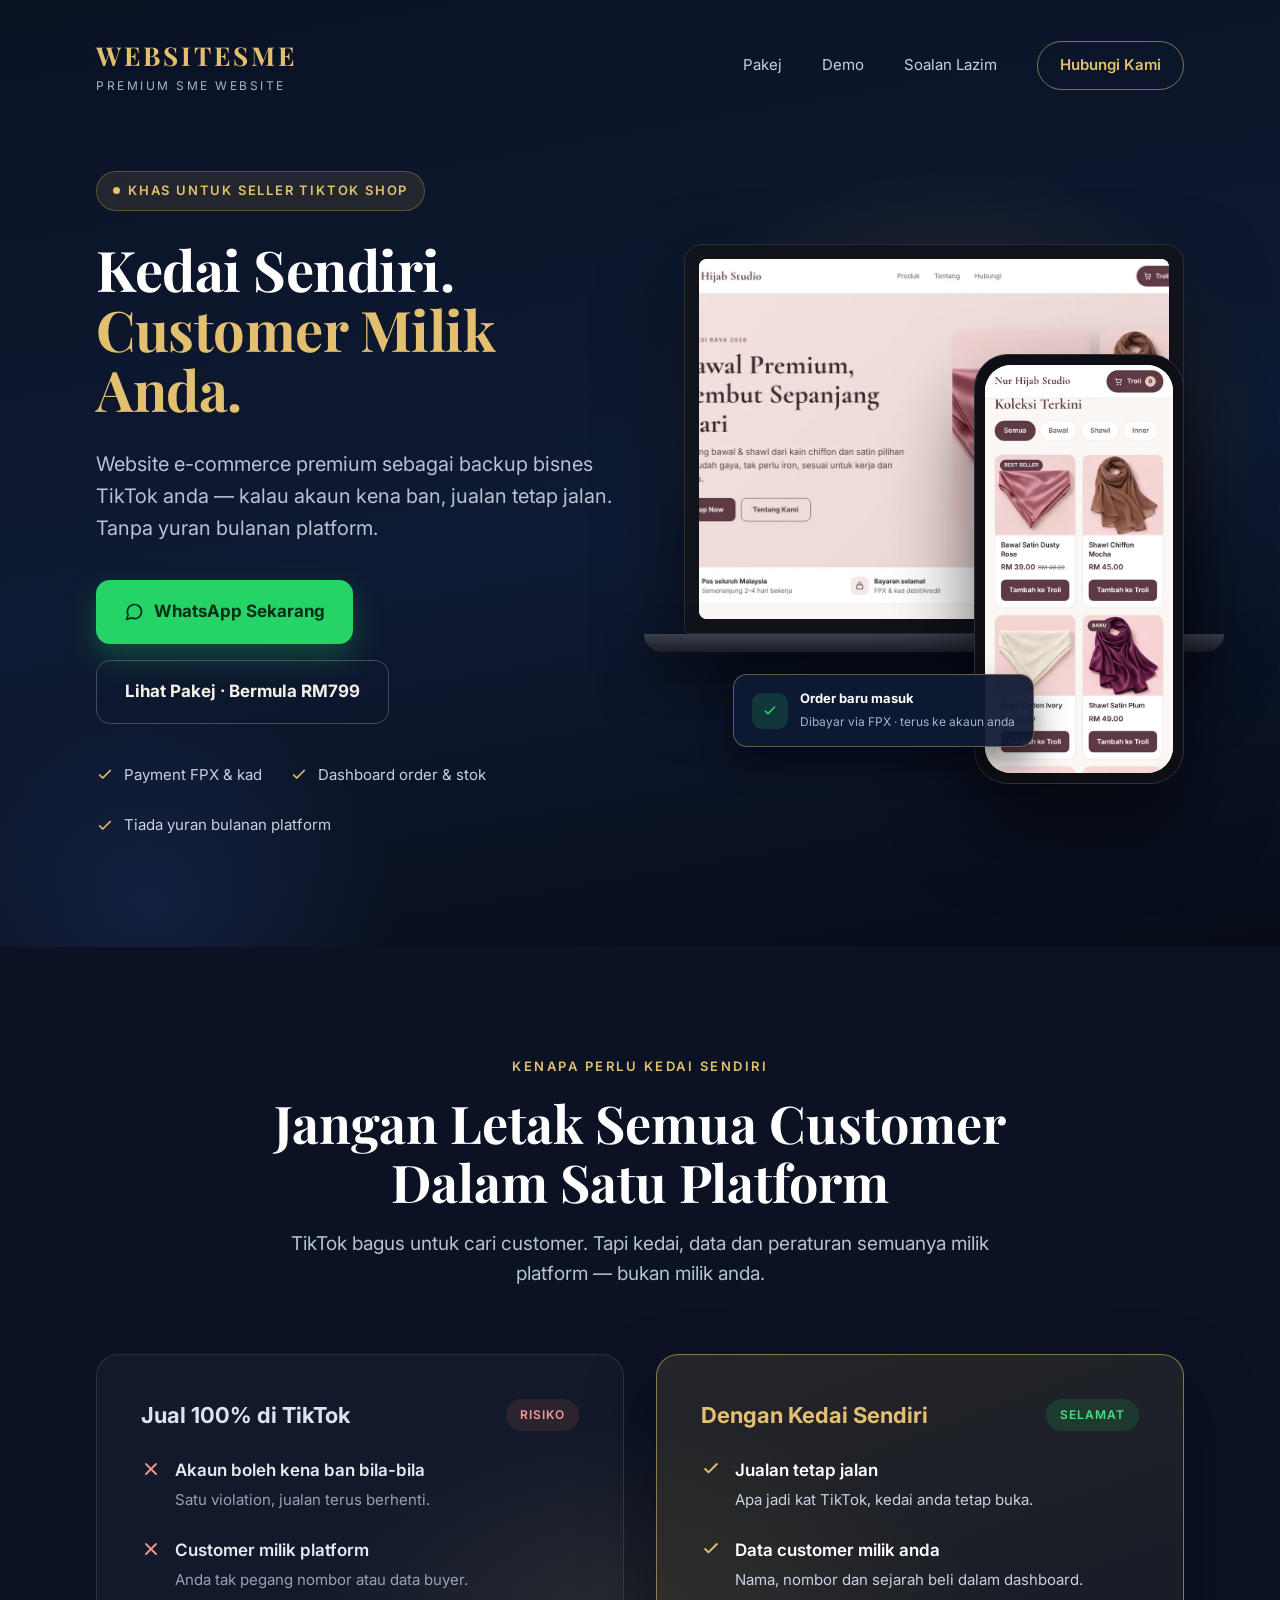
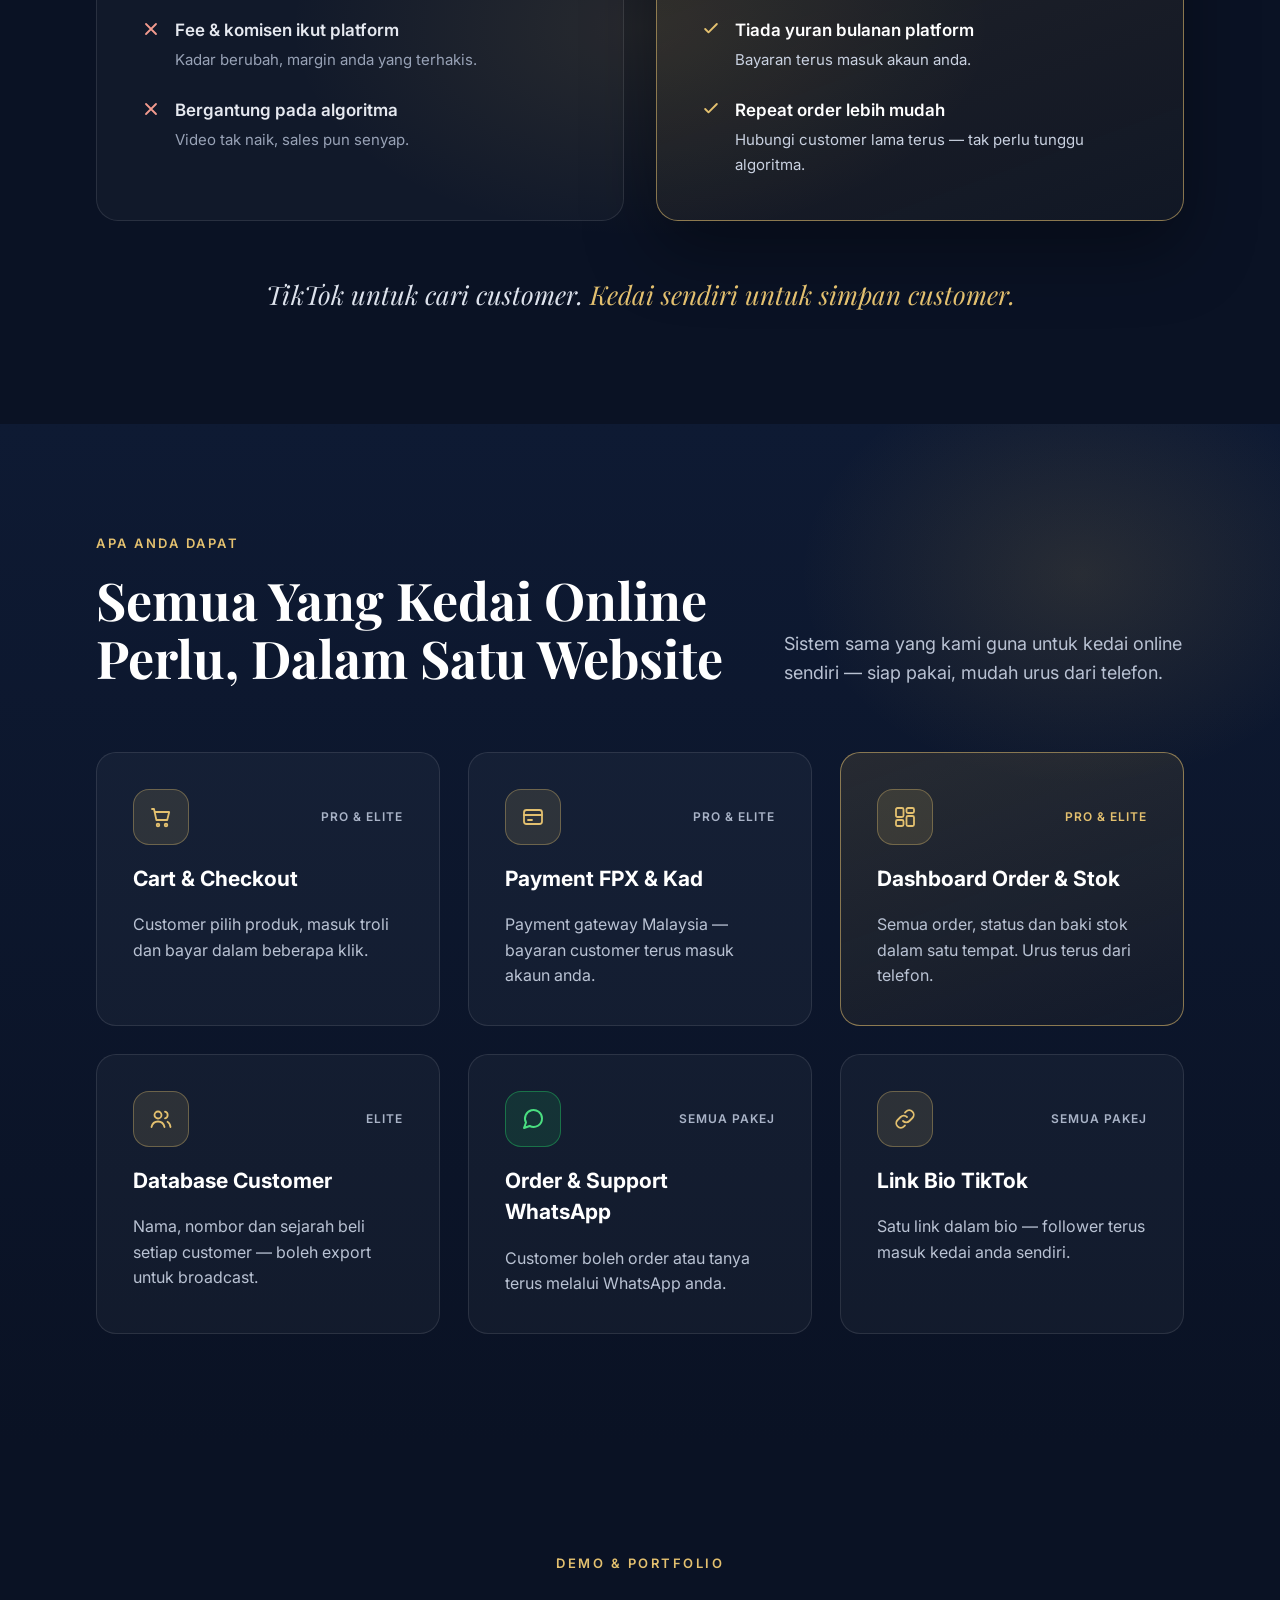
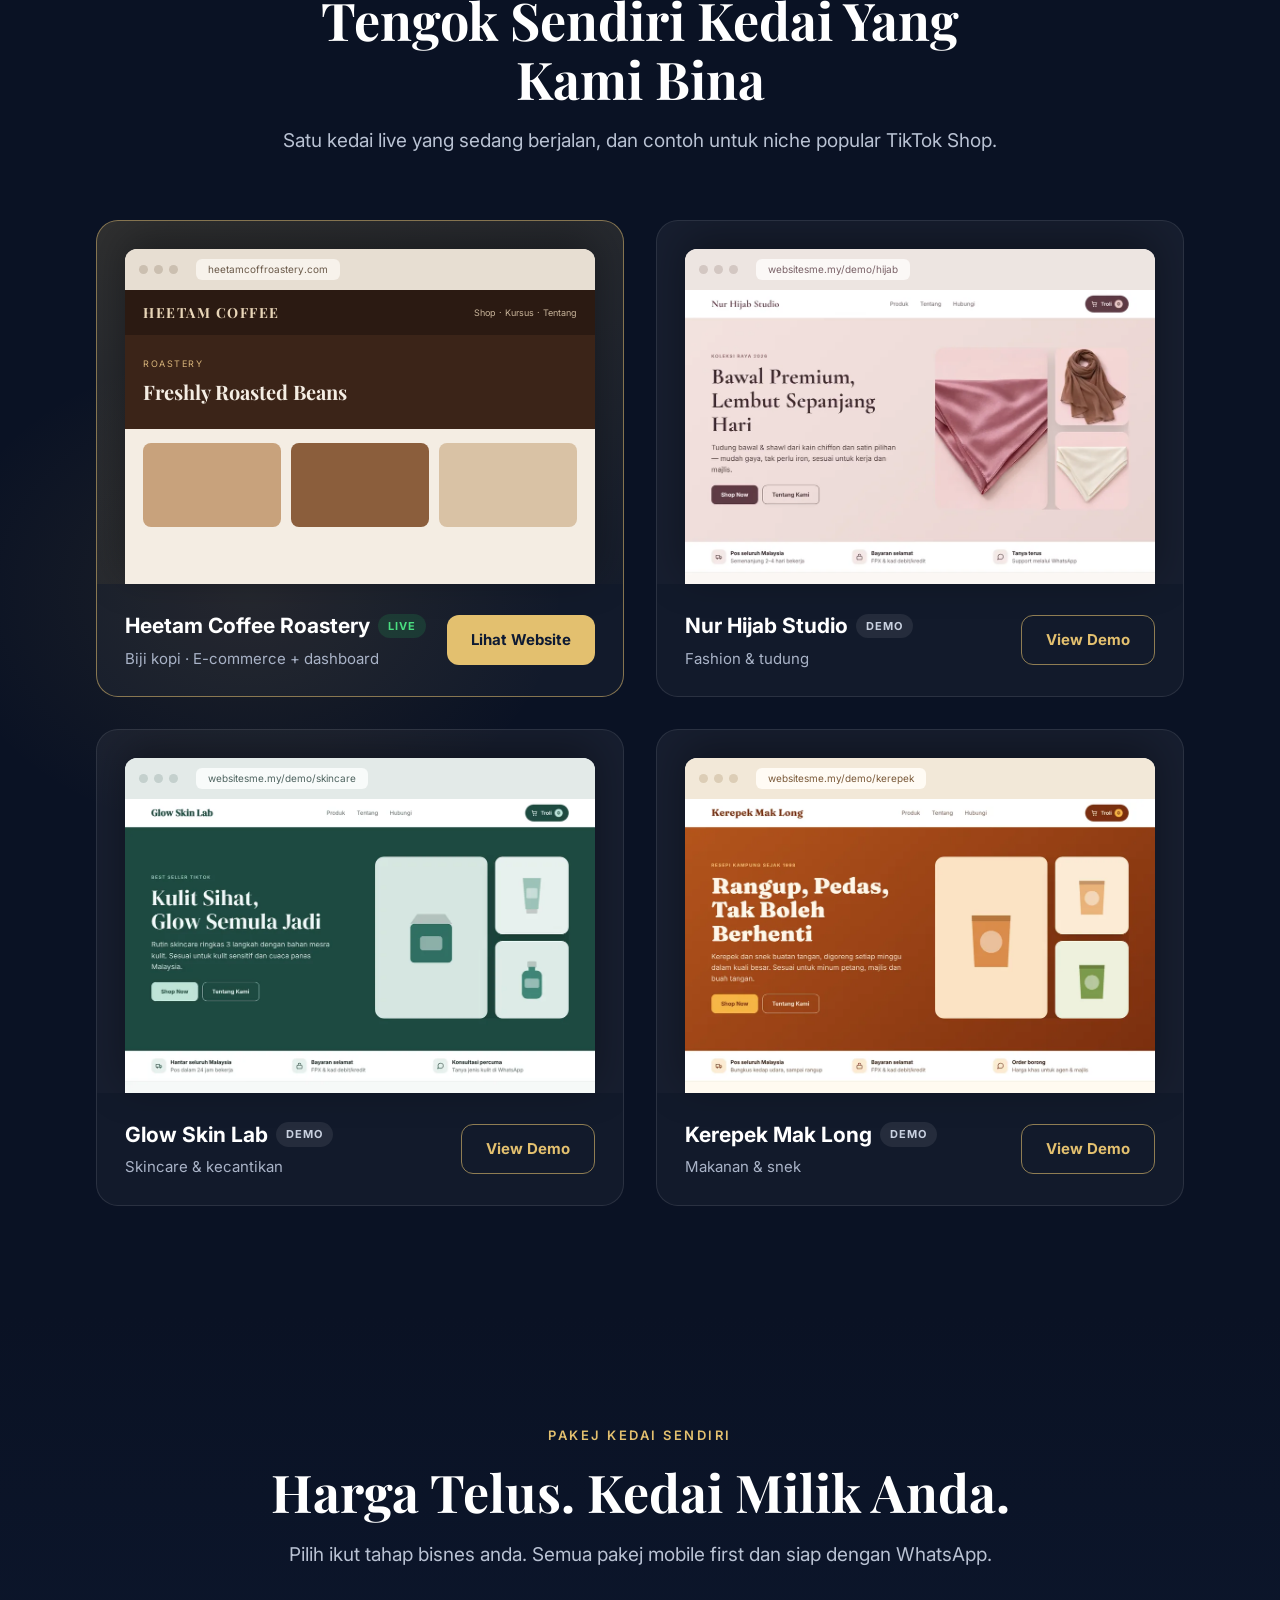
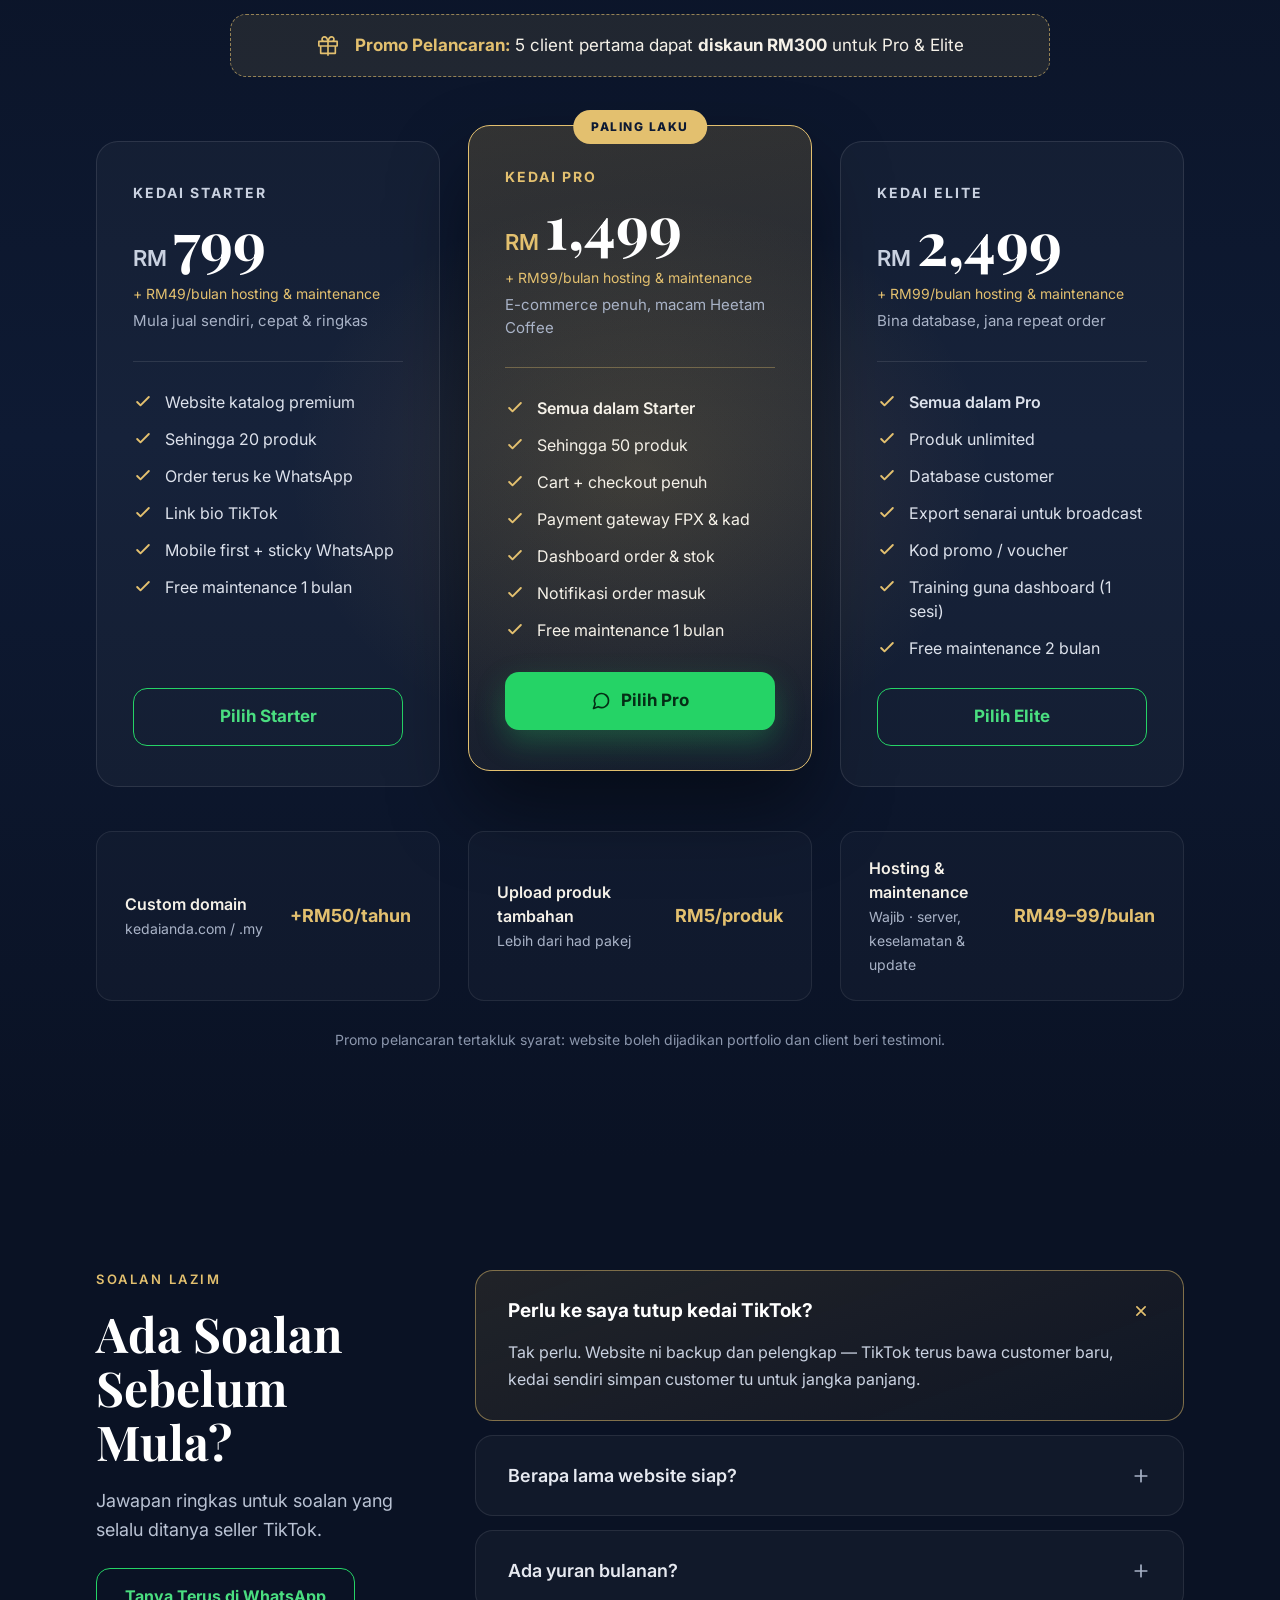
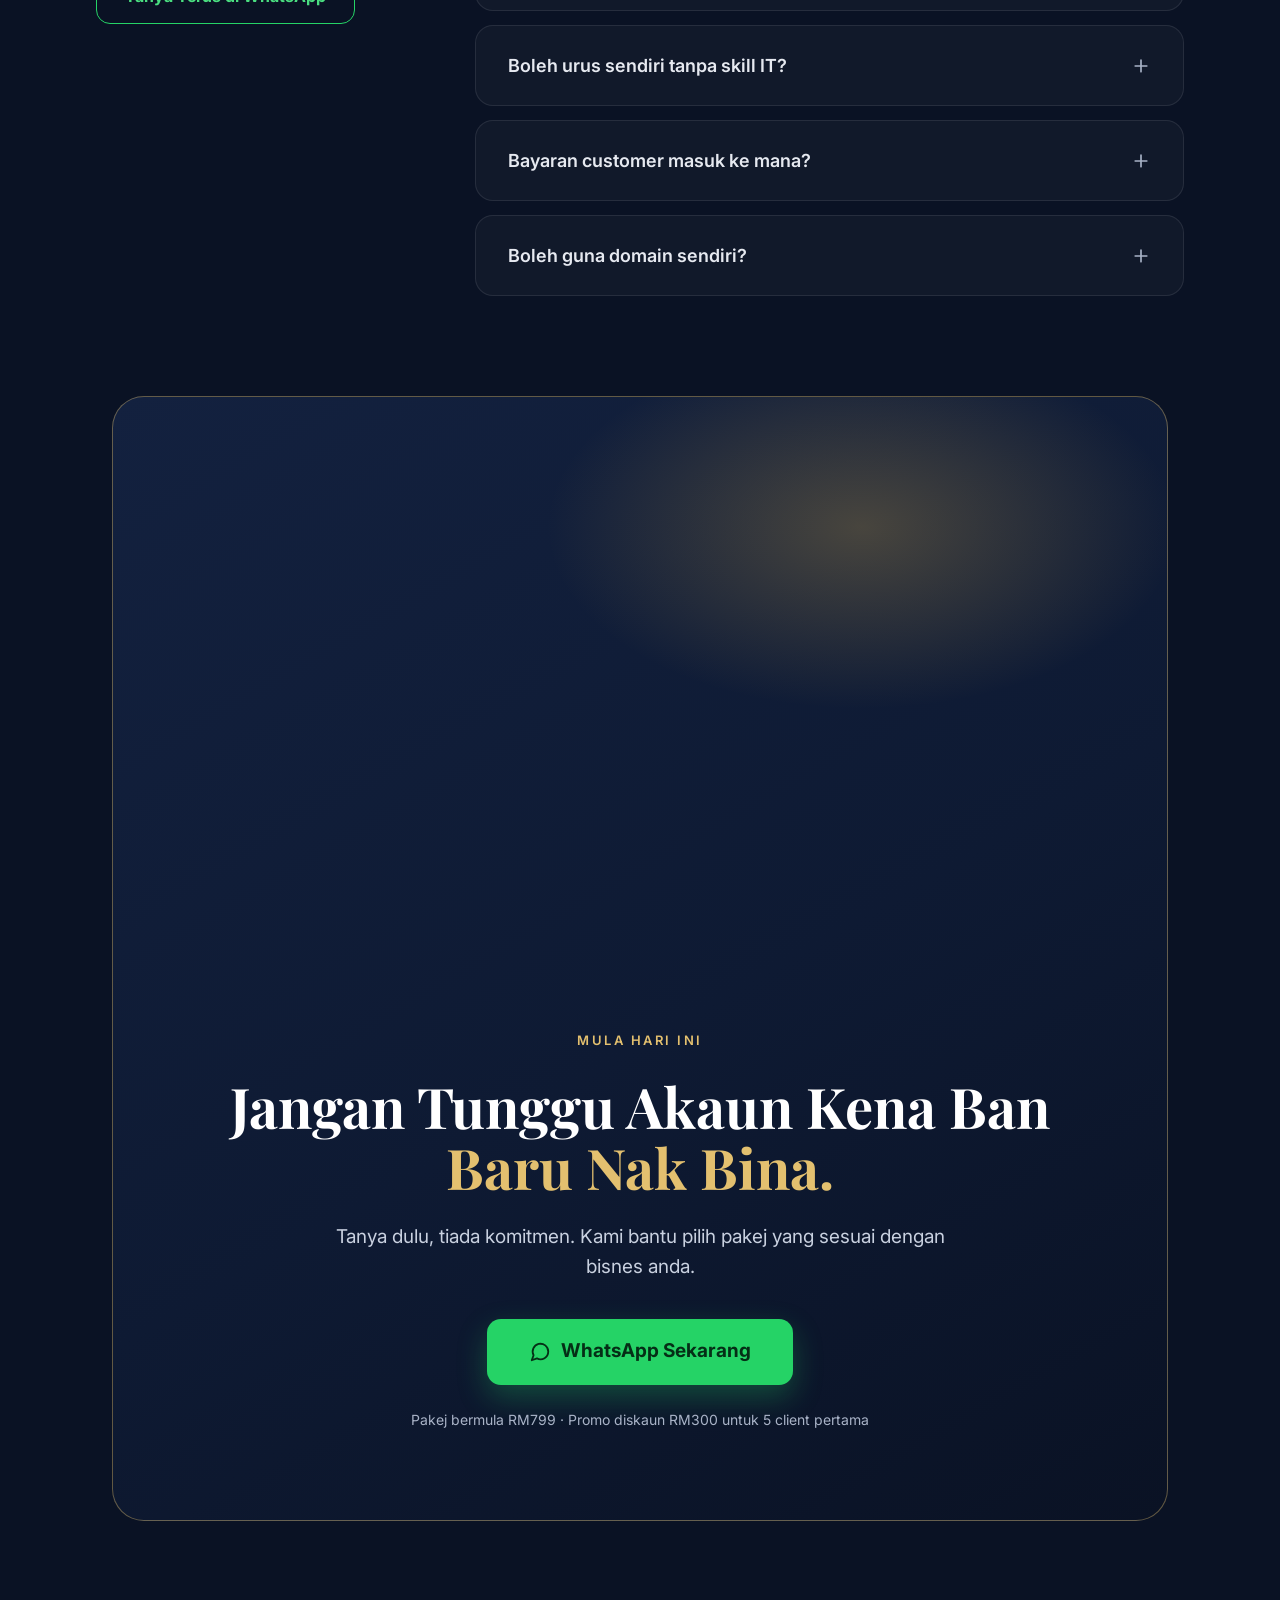
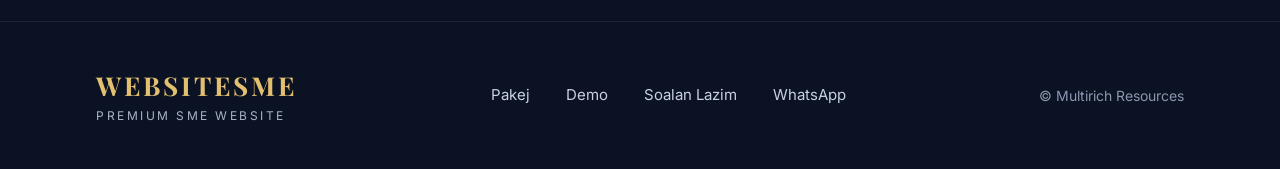
==== index.html @ ff782693 "Homepage: mockup hero & portfolio guna screenshot demo sebenar, cache version Co-Authored-By: Claude" ====
<!DOCTYPE html>
<html lang="ms">
<head>
<meta charset="UTF-8">
<meta name="viewport" content="width=device-width, initial-scale=1.0">
<title>WEBSITESME | Kedai Sendiri untuk Seller TikTok Shop</title>
<meta name="description" content="Website e-commerce premium untuk seller TikTok Shop — backup bisnes kalau akaun kena ban. Cart, payment FPX & kad, dashboard order. Bermula RM799.">
<meta name="theme-color" content="#0A1224">
<meta property="og:type" content="website">
<meta property="og:url" content="https://websitesme.my/">
<meta property="og:title" content="Kedai Sendiri. Customer Milik Anda. | WEBSITESME">
<meta property="og:description" content="Website e-commerce premium sebagai backup bisnes TikTok anda. Tanpa yuran bulanan platform. Bermula RM799.">
<link rel="preconnect" href="https://fonts.googleapis.com">
<link rel="preconnect" href="https://fonts.gstatic.com" crossorigin>
<link href="https://fonts.googleapis.com/css2?family=Playfair+Display:ital,wght@0,600;0,700;1,600&family=Inter:wght@400;500;600;700;800&display=swap" rel="stylesheet">
<style>
:root{
  --bg:#0A1224;
  --bg2:#0E1A33;
  --bg3:#070C18;
  --gold:#E3C06F;
  --gold-d:#C9A24B;
  --text:#F5F1E8;
  --muted:#B9C2D3;
  --muted2:#A9B3C7;
  --line:rgba(255,255,255,.10);
  --green:#25D366;
  --green-ink:#052E16;
  --serif:'Playfair Display',Georgia,serif;
  --sans:Inter,system-ui,-apple-system,sans-serif;
}
*{margin:0;padding:0;box-sizing:border-box}
html{scroll-behavior:smooth}
body{background:var(--bg);color:var(--text);font-family:var(--sans);line-height:1.5;-webkit-font-smoothing:antialiased;padding-bottom:96px}
a{color:inherit}
img,svg{display:block}
.wrap{max-width:1248px;margin:0 auto;padding:0 20px}
.eyebrow{font-size:11px;font-weight:600;letter-spacing:2px;text-transform:uppercase;color:var(--gold)}
h1,h2{font-family:var(--serif);font-weight:700;color:#fff;line-height:1.12}
h2{font-size:34px}
.lead{font-size:16px;line-height:1.6;color:var(--muted)}
.gold{color:var(--gold)}
.section{position:relative;padding:72px 0;overflow:hidden}
.sec-head{display:flex;flex-direction:column;gap:14px;max-width:760px}
.sec-head.center{margin:0 auto;text-align:center;align-items:center}
.glow{position:absolute;pointer-events:none;border-radius:50%}

/* buttons */
.btn{display:inline-flex;align-items:center;justify-content:center;gap:10px;min-height:56px;padding:0 28px;white-space:nowrap;border-radius:14px;font-weight:700;font-size:16px;text-decoration:none;transition:transform .15s,box-shadow .15s,background .15s}
.btn:hover{transform:translateY(-1px)}
.btn-wa{background:var(--green);color:var(--green-ink);box-shadow:0 12px 30px rgba(37,211,102,.28)}
.btn-wa:hover{box-shadow:0 16px 38px rgba(37,211,102,.38)}
.btn-ghost{border:1px solid rgba(255,255,255,.22);color:var(--text)}
.btn-ghost:hover{border-color:rgba(255,255,255,.45)}
.btn-wa-outline{border:1.5px solid var(--green);color:#4ADE80}
.btn-wa-outline:hover{background:rgba(37,211,102,.08)}
.btn-gold{background:var(--gold);color:var(--bg2)}
.btn-gold-outline{border:1px solid rgba(227,192,111,.6);color:var(--gold)}
.btn-gold-outline:hover{background:rgba(227,192,111,.08)}
.btn-block{display:flex;width:100%}

/* header */
.header{position:relative;z-index:20}
.header .wrap{display:flex;align-items:center;justify-content:space-between;padding-top:22px;padding-bottom:22px}
.brand{display:flex;flex-direction:column;gap:2px;text-decoration:none}
.brand b{font-family:var(--serif);font-size:20px;letter-spacing:2.5px;color:var(--gold)}
.brand span{font-size:10px;letter-spacing:2px;text-transform:uppercase;color:var(--muted2)}
.nav{display:none;align-items:center;gap:40px;font-size:15px}
.nav a{color:#C9D1E0;text-decoration:none}
.nav a:hover{color:#fff}
.nav .nav-cta{padding:12px 22px;border-radius:999px;border:1px solid rgba(227,192,111,.55);color:var(--gold);font-weight:600}
.menu-btn{width:46px;height:46px;border-radius:12px;border:1px solid rgba(255,255,255,.18);background:transparent;display:flex;align-items:center;justify-content:center;cursor:pointer}
.mobile-menu{display:none;position:absolute;left:20px;right:20px;top:84px;padding:12px;border-radius:16px;background:#111D38;border:1px solid var(--line);box-shadow:0 20px 40px rgba(0,0,0,.5)}
.mobile-menu.open{display:flex;flex-direction:column}
.mobile-menu a{padding:16px 14px;font-size:16px;text-decoration:none;color:#E6E9F0;border-radius:10px}
.mobile-menu a:hover{background:rgba(255,255,255,.05)}

/* hero */
.hero{position:relative;overflow:hidden;background:linear-gradient(170deg,#0A1224 0%,#0E1A33 55%,#070C18 100%)}
.hero .glow-a{left:-80px;top:520px;width:560px;height:520px;background:radial-gradient(closest-side,rgba(201,162,75,.24),rgba(201,162,75,0) 70%)}
.hero .glow-b{display:none}
.hero-grid{position:relative;display:grid;gap:40px;padding-top:24px;padding-bottom:56px}
.hero-copy{display:flex;flex-direction:column;gap:22px}
.badge{display:inline-flex;align-self:flex-start;align-items:center;gap:8px;padding:8px 14px;border-radius:999px;background:rgba(201,162,75,.12);border:1px solid rgba(201,162,75,.35);font-size:11px;font-weight:600;letter-spacing:1.5px;text-transform:uppercase;color:var(--gold)}
.badge i{width:6px;height:6px;border-radius:50%;background:var(--gold)}
.hero h1{font-size:42px;line-height:1.1}
.hero p{font-size:17px;line-height:1.6;color:var(--muted);max-width:540px}
.hero-ctas{display:flex;flex-direction:column;gap:12px;padding-top:6px}
.checks{display:flex;flex-direction:column;gap:14px;font-size:16px;color:#C9D1E0}
.checks div{display:flex;align-items:center;gap:10px}

/* mockup */
.mock{position:relative;height:470px}
.laptop{position:absolute;left:0;top:20px;width:300px}
.laptop-screen{background:#11131A;border-radius:12px 12px 4px 4px;padding:8px;border:1px solid #2A2F3D;box-shadow:0 24px 50px rgba(0,0,0,.55)}
.screen{border-radius:5px;overflow:hidden;background:#FBF8F2;color:#1B1F2A;display:flex;flex-direction:column;height:180px}
.scr-top{display:flex;align-items:center;justify-content:space-between;padding:8px 10px;background:#fff;border-bottom:1px solid #EEE7DA}
.scr-top b{font-family:var(--serif);font-size:10px;color:var(--bg2)}
.scr-top .cart{padding:2px 7px;border-radius:999px;background:var(--bg2);color:var(--text);font-size:7px}
.scr-top .links{display:none}
.scr-banner{margin:7px 8px 0;height:38px;border-radius:6px;background:linear-gradient(120deg,#0E1A33,#1C2A4D);color:var(--text);display:flex;align-items:center;justify-content:space-between;padding:0 12px}
.scr-banner .t{display:none}
.scr-banner .shop{display:none}
.scr-grid{display:grid;grid-template-columns:repeat(4,1fr);gap:6px;padding:8px}
.scr-grid .p{display:flex;flex-direction:column;gap:4px}
.scr-grid .img{height:60px;border-radius:5px}
.scr-grid .n,.scr-grid .pr{display:none}
.laptop-base{height:10px;margin:0 -20px;background:linear-gradient(180deg,#3A3F4C,#1B1E26);border-radius:0 0 14px 14px}
.phone{position:absolute;right:0;top:70px;width:180px;height:370px;border-radius:30px;background:#0D0F14;border:1px solid #2C3140;padding:9px;box-shadow:0 30px 60px rgba(0,0,0,.6)}
.phone-screen{width:100%;height:100%;border-radius:22px;overflow:hidden;background:#FBF8F2;color:#1B1F2A;display:flex;flex-direction:column}
.notch{display:flex;justify-content:center;padding-top:7px}
.notch i{width:54px;height:14px;border-radius:999px;background:#0D0F14}
.ph-img{height:140px;margin:9px 10px 0;border-radius:12px;background:#E9DCC4}
.ph-info{display:flex;flex-direction:column;gap:5px;padding:12px 12px 0}
.ph-info small{font-size:8px;letter-spacing:1px;color:#8A6A22}
.ph-info b{font-family:var(--serif);font-size:13px;color:var(--bg2)}
.ph-info span{font-size:12px;font-weight:700;color:var(--bg2)}
.ph-sizes{display:none}
.ph-buy{margin:auto 10px 12px;padding:10px 0;border-radius:9px;background:var(--bg2);color:var(--text);text-align:center;font-size:10px;font-weight:700}
.toast{position:absolute;left:0;top:300px;display:flex;align-items:center;gap:10px;padding:12px 14px;border-radius:12px;background:rgba(14,26,51,.94);border:1px solid rgba(227,192,111,.4);box-shadow:0 16px 32px rgba(0,0,0,.45)}
.toast .ic{width:30px;height:30px;border-radius:8px;background:rgba(37,211,102,.16);display:flex;align-items:center;justify-content:center}
.toast b{display:block;font-size:12px;color:#fff}
.toast span{font-size:11px;color:var(--muted2)}
.toast .long{display:none}

.screen .shot,.phone-screen .shot{width:100%;height:100%;object-fit:cover;object-position:top center;display:block}
.phone-screen{position:relative}
.b-shot{display:block;width:100%;height:auto;aspect-ratio:16/10;object-fit:cover;object-position:top center}
.mock::after{content:"";position:absolute;inset:auto 10% -20px;height:60px;background:radial-gradient(closest-side,rgba(0,0,0,.45),transparent);z-index:-1}

/* value */
.value{background:var(--bg)}
.value .glow{left:50%;top:380px;width:1000px;height:600px;margin-left:-500px;background:radial-gradient(closest-side,rgba(201,162,75,.12),rgba(201,162,75,0) 70%)}
.compare{position:relative;display:grid;gap:20px;margin-top:40px}
.cmp{display:flex;flex-direction:column;gap:20px;padding:26px 22px;border-radius:20px;background:rgba(255,255,255,.03);border:1px solid var(--line)}
.cmp.good{background:linear-gradient(160deg,rgba(201,162,75,.14),rgba(201,162,75,.04));border-color:rgba(227,192,111,.55);box-shadow:0 30px 70px rgba(0,0,0,.35)}
.cmp-head{display:flex;align-items:center;justify-content:space-between;gap:12px}
.cmp-head h3{font-size:18px;font-weight:700;color:#DDE2EC}
.cmp.good .cmp-head h3{color:var(--gold)}
.tag{padding:6px 12px;border-radius:999px;font-size:11px;font-weight:600;letter-spacing:1px}
.tag.risk{background:rgba(239,108,92,.12);color:#F29A8E}
.tag.safe{background:rgba(37,211,102,.14);color:#4ADE80}
.pt{display:flex;gap:12px;align-items:flex-start}
.pt svg{flex:none;margin-top:1px}
.pt b{display:block;font-size:16px;font-weight:600;color:#E6E9F0;margin-bottom:3px}
.cmp.good .pt b{color:#fff}
.pt span{font-size:14px;line-height:1.5;color:#98A2B6}
.cmp.good .pt span{color:#C9D1E0}
.quote{position:relative;margin-top:40px;font-family:var(--serif);font-style:italic;font-size:22px;line-height:1.4;text-align:center;color:#DDE2EC}

/* features */
.features{background:linear-gradient(180deg,#0E1A33 0%,#0A1224 100%)}
.features .glow{right:-200px;top:-150px;width:800px;height:600px;background:radial-gradient(closest-side,rgba(201,162,75,.14),rgba(201,162,75,0) 70%)}
.feat-head{position:relative;display:flex;flex-direction:column;gap:14px}
.feat-grid{position:relative;display:grid;gap:16px;margin-top:40px}
.feat{display:flex;flex-direction:column;gap:14px;padding:24px 22px;border-radius:18px;background:rgba(255,255,255,.035);border:1px solid var(--line)}
.feat.hl{background:linear-gradient(160deg,rgba(201,162,75,.14),rgba(201,162,75,.04));border-color:rgba(227,192,111,.55)}
.feat-top{display:flex;align-items:center;justify-content:space-between}
.ficon{width:50px;height:50px;border-radius:14px;background:rgba(227,192,111,.12);border:1px solid rgba(227,192,111,.35);display:flex;align-items:center;justify-content:center}
.ficon.wa{background:rgba(37,211,102,.12);border-color:rgba(37,211,102,.4)}
.feat-top small{font-size:11px;font-weight:600;letter-spacing:1px;color:var(--muted2)}
.feat.hl .feat-top small{color:var(--gold)}
.feat h3{font-size:19px;font-weight:700;color:#fff}
.feat p{font-size:15px;line-height:1.6;color:var(--muted)}

/* portfolio */
.portfolio{background:var(--bg)}
.portfolio .glow{left:-200px;top:400px;width:900px;height:700px;background:radial-gradient(closest-side,rgba(201,162,75,.10),rgba(201,162,75,0) 70%)}
.port-grid{position:relative;display:grid;gap:24px;margin-top:40px}
.card{display:flex;flex-direction:column;border-radius:20px;overflow:hidden;background:rgba(255,255,255,.035);border:1px solid var(--line)}
.card.live{border-color:rgba(227,192,111,.55)}
.card-prev{padding:20px 20px 0;background:rgba(255,255,255,.02)}
.card.live .card-prev{background:linear-gradient(160deg,rgba(201,162,75,.16),rgba(201,162,75,.02))}
.card-prev{flex:1;display:flex;flex-direction:column}
.browser{flex:1;border-radius:10px 10px 0 0;overflow:hidden;box-shadow:0 -10px 40px rgba(0,0,0,.35)}
.b-bar{display:none;align-items:center;gap:6px;padding:10px 14px}
.b-bar i{width:9px;height:9px;border-radius:50%}
.b-bar span{margin-left:12px;padding:3px 12px;border-radius:6px;font-size:10px}
.b-nav{display:flex;align-items:center;justify-content:space-between;padding:10px 14px}
.b-nav b{font-family:var(--serif);font-size:12px;font-weight:700}
.b-nav span{font-size:9px}
.b-hero{display:flex;flex-direction:column;gap:4px;padding:18px 14px}
.b-hero small{font-size:8px;letter-spacing:1.2px}
.b-hero b{font-family:var(--serif);font-size:17px}
.b-prods{display:grid;grid-template-columns:repeat(2,1fr);gap:8px;padding:12px 14px 14px}
.b-prods i{height:80px;border-radius:8px}
.b-prods i:nth-child(3){display:none}
.card-info{display:flex;flex-direction:column;gap:14px;padding:20px}
.card-title{display:flex;align-items:center;gap:8px;flex-wrap:wrap}
.card-title h3{font-size:19px;font-weight:700;color:#fff}
.pill{padding:3px 9px;border-radius:999px;font-size:10px;font-weight:700;letter-spacing:1px}
.pill.live{background:rgba(37,211,102,.14);color:#4ADE80}
.pill.demo{background:rgba(255,255,255,.08);color:#C9D1E0}
.card-cat{font-size:14px;color:var(--muted2);margin-top:5px}
/* store themes */
.t-heetam .browser{background:#F4EDE3}.t-heetam .b-bar{background:#E7DED2}.t-heetam .b-bar i{background:#CBBFB0}.t-heetam .b-bar span{background:#F7F2EB;color:#6B5A4A}
.t-heetam .b-nav{background:#2B1A12}.t-heetam .b-nav b{color:#E9D6B8;letter-spacing:1.5px}.t-heetam .b-nav span{color:#C8B49A}
.t-heetam .b-hero{background:#3B2418}.t-heetam .b-hero small{color:#D8B47A}.t-heetam .b-hero b{color:#F4EDE3}
.t-heetam .b-prods i:nth-child(1){background:#C8A27C}.t-heetam .b-prods i:nth-child(2){background:#8B5E3C}.t-heetam .b-prods i:nth-child(3){background:#D9C2A5}
.t-hijab .browser{background:#FAF5F2}.t-hijab .b-bar{background:#EDE5E1}.t-hijab .b-bar i{background:#D3C7C2}.t-hijab .b-bar span{background:#FBF8F6;color:#7A6268}
.t-hijab .b-nav{background:#fff;border-bottom:1px solid #EFE4E1}.t-hijab .b-nav b{color:#7A4E5A}.t-hijab .b-nav span{color:#9A8287}
.t-hijab .b-hero{background:#E8D3D0}.t-hijab .b-hero small{color:#7A4E5A}.t-hijab .b-hero b{color:#4A2D35}
.t-hijab .b-prods i:nth-child(1){background:#D9B8B4}.t-hijab .b-prods i:nth-child(2){background:#B98D93}.t-hijab .b-prods i:nth-child(3){background:#EAD9CF}
.t-skin .browser{background:#F4F7F6}.t-skin .b-bar{background:#E3EAE8}.t-skin .b-bar i{background:#C4D0CD}.t-skin .b-bar span{background:#F8FBFA;color:#4F6460}
.t-skin .b-nav{background:#fff;border-bottom:1px solid #E3EAE8}.t-skin .b-nav b{color:#2F6F62}.t-skin .b-nav span{color:#6A7F7B}
.t-skin .b-hero{background:#D6E6E1}.t-skin .b-hero small{color:#2F6F62}.t-skin .b-hero b{color:#1E4A41}
.t-skin .b-prods i:nth-child(1){background:#BFD6CF}.t-skin .b-prods i:nth-child(2){background:#9CC2B7}.t-skin .b-prods i:nth-child(3){background:#E8EFEC}
.t-kerepek .browser{background:#FFF8EC}.t-kerepek .b-bar{background:#F2E8D8}.t-kerepek .b-bar i{background:#DCCDB6}.t-kerepek .b-bar span{background:#FFFBF4;color:#7A5A3A}
.t-kerepek .b-nav{background:#fff;border-bottom:1px solid #F2E8D8}.t-kerepek .b-nav b{color:#B4541C}.t-kerepek .b-nav span{color:#8A6E52}
.t-kerepek .b-hero{background:#F6D9B4}.t-kerepek .b-hero small{color:#B4541C}.t-kerepek .b-hero b{color:#5A2A0E}
.t-kerepek .b-prods i:nth-child(1){background:#E9B27A}.t-kerepek .b-prods i:nth-child(2){background:#D98C4A}.t-kerepek .b-prods i:nth-child(3){background:#F3CF9C}

/* pricing */
.pricing{background:linear-gradient(180deg,#0A1224 0%,#0E1A33 50%,#0A1224 100%)}
.pricing .glow{left:50%;top:360px;width:1000px;height:800px;margin-left:-500px;background:radial-gradient(closest-side,rgba(201,162,75,.16),rgba(201,162,75,0) 70%)}
.promo{position:relative;display:flex;gap:12px;align-items:flex-start;margin:28px auto 0;max-width:820px;padding:16px 18px;border-radius:14px;background:rgba(227,192,111,.10);border:1px dashed rgba(227,192,111,.6);font-size:15px;line-height:1.5}
.promo svg{flex:none}
.promo strong{color:var(--gold)}
.plans{position:relative;display:grid;gap:32px;margin-top:44px}
.plan{position:relative;display:flex;flex-direction:column;gap:22px;padding:30px 24px 28px;border-radius:20px;background:rgba(255,255,255,.035);border:1px solid var(--line)}
.plan.pop{background:linear-gradient(170deg,rgba(201,162,75,.20),rgba(201,162,75,.05));border:1.5px solid var(--gold);box-shadow:0 30px 60px rgba(0,0,0,.45);order:-1;padding-top:34px}
.ribbon{position:absolute;top:-14px;left:24px;padding:7px 14px;border-radius:999px;background:var(--gold);color:var(--bg2);font-size:11px;font-weight:800;letter-spacing:1.5px}
.plan-name{font-size:13px;font-weight:700;letter-spacing:2px;color:#C9D1E0}
.plan.pop .plan-name{color:var(--gold)}
.price{display:flex;align-items:baseline;gap:6px;margin-top:8px}
.price small{font-size:20px;font-weight:600;color:#C9D1E0}
.plan.pop .price small{color:var(--gold)}
.price b{font-family:var(--serif);font-size:52px;font-weight:700;color:#fff;line-height:1}
.plan-host{margin-top:8px;font-size:14px;color:var(--gold)}
.plan-desc{margin-top:6px;font-size:15px;color:var(--muted2)}
.plan hr{border:0;height:1px;background:var(--line)}
.plan.pop hr{background:rgba(227,192,111,.35)}
.plan ul{list-style:none;display:flex;flex-direction:column;gap:13px;font-size:16px;color:#DDE2EC}
.plan.pop ul{color:var(--text)}
.plan li{display:flex;gap:12px}
.plan li svg{flex:none;margin-top:2px}
.plan li.all{font-weight:600}
.plan .btn{margin-top:auto}
.addons{position:relative;display:grid;gap:12px;margin-top:40px}
.addons h4{font-size:13px;font-weight:700;letter-spacing:2px;color:#C9D1E0}
.addon{display:flex;align-items:center;justify-content:space-between;gap:12px;padding:18px 20px;border-radius:14px;background:rgba(255,255,255,.025);border:1px solid rgba(255,255,255,.08)}
.addon b{display:block;font-size:15px;font-weight:600}
.addon span{font-size:13px;color:var(--muted2)}
.addon strong{flex:none;font-size:16px;color:var(--gold);text-align:right}
.fine{position:relative;margin-top:24px;font-size:13px;line-height:1.5;color:#8C97AD}

/* faq */
.faq{background:var(--bg)}
.faq-grid{display:grid;gap:28px}
.faq-intro{display:flex;flex-direction:column;gap:14px}
.faq-intro .btn{align-self:flex-start;margin-top:6px}
.faq-list{display:flex;flex-direction:column;gap:12px}
details{border-radius:16px;background:rgba(255,255,255,.03);border:1px solid rgba(255,255,255,.09);transition:background .2s,border-color .2s}
details[open]{background:linear-gradient(160deg,rgba(201,162,75,.12),rgba(201,162,75,.03));border-color:rgba(227,192,111,.5)}
summary{list-style:none;display:flex;align-items:center;justify-content:space-between;gap:14px;padding:22px 20px;cursor:pointer;font-size:16px;font-weight:600;color:#E6E9F0}
summary::-webkit-details-marker{display:none}
details[open] summary{color:#fff;font-weight:700;padding-bottom:10px}
summary .plus{flex:none;transition:transform .2s}
details[open] summary .plus{transform:rotate(45deg)}
details[open] summary .plus path{stroke:var(--gold)}
details p{padding:0 20px 22px;font-size:15px;line-height:1.65;color:#C9D1E0}

/* final cta */
.final{position:relative;margin:0 20px;padding:52px 24px;border-radius:26px;overflow:hidden;background:linear-gradient(150deg,#13213F 0%,#0E1A33 55%,#0A1224 100%);border:1px solid rgba(227,192,111,.4);display:flex;flex-direction:column;align-items:center;gap:18px;text-align:center}
.final .glow{left:50%;top:-160px;width:500px;height:360px;margin-left:-250px;background:radial-gradient(closest-side,rgba(201,162,75,.30),rgba(201,162,75,0) 70%)}
.final>*{position:relative}
.final p{font-size:16px;line-height:1.6;color:#C9D1E0;max-width:620px}
.final .btn{align-self:stretch;min-height:60px;font-size:17px;margin-top:8px}
.final small{font-size:13px;line-height:1.5;color:var(--muted2)}
.final-wrap{max-width:1248px;margin:0 auto}

/* footer */
.footer{margin-top:64px;border-top:1px solid rgba(255,255,255,.08)}
.footer .wrap{display:flex;flex-direction:column;gap:24px;padding-top:36px;padding-bottom:36px}
.footer nav{display:grid;grid-template-columns:repeat(2,1fr);gap:14px;font-size:15px}
.footer nav a{color:#C9D1E0;text-decoration:none;padding:6px 0}
.footer nav a:hover{color:#fff}
.copy{font-size:13px;color:#8C97AD}

/* sticky wa */
.sticky-wa{position:fixed;left:0;right:0;bottom:0;z-index:50;padding:14px 16px 20px;background:linear-gradient(180deg,rgba(7,12,24,0),rgba(7,12,24,.96) 35%)}
.sticky-wa .btn{border-radius:999px;box-shadow:0 10px 26px rgba(37,211,102,.35)}

/* ===== tablet ===== */
@media (min-width:700px){
  .wrap{padding:0 40px}
  .compare,.port-grid{grid-template-columns:repeat(2,minmax(0,1fr))}
  .feat-grid{grid-template-columns:repeat(2,minmax(0,1fr))}
  .addons{grid-template-columns:repeat(3,minmax(0,1fr))}
  .addons h4{grid-column:1/-1}
  .final{margin:0 40px}
}

/* ===== desktop ===== */
@media (min-width:1024px){
  body{padding-bottom:0}
  .sticky-wa,.menu-btn,.mobile-menu,.mobile-menu.open{display:none}
  .wrap{padding:0 96px;max-width:1440px}
  .eyebrow{font-size:13px;letter-spacing:2.5px}
  h2{font-size:52px}
  .lead{font-size:19px}
  .section{padding:110px 0}
  .sec-head{gap:18px}
  .header .wrap{padding-top:36px;padding-bottom:36px}
  .brand b{font-size:26px;letter-spacing:3px}
  .brand span{font-size:12px;letter-spacing:2.5px}
  .nav{display:flex}

  .hero{min-height:860px}
  .hero .glow-a{left:auto;right:-120px;top:60px;width:900px;height:700px;background:radial-gradient(closest-side,rgba(201,162,75,.22),rgba(201,162,75,0) 70%)}
  .hero .glow-b{display:block;left:-200px;bottom:-260px;width:700px;height:600px;background:radial-gradient(closest-side,rgba(60,90,170,.20),rgba(60,90,170,0) 70%)}
  .hero-grid{grid-template-columns:minmax(0,1.08fr) minmax(0,1fr);gap:48px;align-items:center;padding-top:40px;padding-bottom:110px}
  .hero-copy{gap:28px;max-width:600px}
  .badge{font-size:13px;padding:9px 16px;letter-spacing:1.8px}
  .badge i{width:7px;height:7px}
  .hero h1{font-size:56px;line-height:1.08;letter-spacing:-.5px}
  .hero p{font-size:20px}
  .hero-ctas{flex-direction:row;gap:16px;padding-top:8px}
  .hero-ctas{flex-wrap:wrap}.hero-ctas .btn{min-height:64px;padding:0 28px;font-size:17px}
  .checks{flex-direction:row;flex-wrap:wrap;gap:28px;font-size:15px;padding-top:12px}

  .mock{height:600px}
  .laptop{top:40px;width:min(600px,100%)}
  .laptop-screen{border-radius:18px 18px 6px 6px;padding:14px;box-shadow:0 40px 80px rgba(0,0,0,.55)}
  .screen{height:360px;border-radius:8px}
  .scr-top{padding:14px 20px}
  .scr-top b{font-size:16px}
  .scr-top .links{display:flex;gap:16px;font-size:10px;color:#5B6275;align-items:center}
  .scr-top .cart{padding:3px 9px;font-size:10px}
  .scr-banner{margin:12px 16px 0;height:auto;padding:18px 20px;border-radius:10px}
  .scr-banner .t{display:flex;flex-direction:column;gap:4px}
  .scr-banner .t small{font-size:9px;letter-spacing:1.5px;color:var(--gold)}
  .scr-banner .t b{font-family:var(--serif);font-size:18px}
  .scr-banner .shop{display:block;padding:7px 14px;border-radius:6px;background:var(--gold);color:var(--bg2);font-size:10px;font-weight:700}
  .scr-grid{gap:10px;padding:14px 16px}
  .scr-grid .img{height:92px;border-radius:8px}
  .scr-grid .n{display:block;font-size:9px;color:#2A3040}
  .scr-grid .pr{display:block;font-size:10px;font-weight:700;color:var(--bg2)}
  .laptop-base{height:18px;margin:0 -40px;border-radius:0 0 22px 22px;box-shadow:0 20px 40px rgba(0,0,0,.5)}
  .phone{top:150px;width:210px;height:430px;border-radius:34px;padding:10px;box-shadow:0 40px 80px rgba(0,0,0,.6)}
  .phone-screen{border-radius:26px}
  .notch{padding-top:8px}.notch i{width:64px;height:16px}
  .ph-img{height:170px;margin:10px 12px 0;border-radius:14px}
  .ph-info{gap:6px;padding:14px 14px 0}
  .ph-info small{font-size:9px;letter-spacing:1.2px}
  .ph-info b{font-size:15px}
  .ph-info span{font-size:14px}
  .ph-sizes{display:flex;gap:6px;padding-top:4px}
  .ph-sizes em{font-style:normal;padding:4px 9px;border-radius:6px;border:1px solid #C9CDD6;font-size:9px}
  .ph-sizes em.on{background:var(--bg2);border-color:var(--bg2);color:var(--text)}
  .ph-buy{margin:auto 12px 14px;padding:11px 0;border-radius:10px;font-size:11px}
  .toast{left:auto;right:150px;top:470px;padding:14px 18px;border-radius:14px;gap:12px}
  .toast .ic{width:36px;height:36px;border-radius:10px}
  .toast b{font-size:13px}
  .toast span{font-size:12px}
  .toast .short{display:none}.toast .long{display:inline}

  .compare{gap:32px;margin-top:64px}
  .cmp{padding:44px;gap:26px;border-radius:22px}
  .cmp-head h3{font-size:22px}
  .tag{padding:7px 14px;font-size:12px}
  .pt{gap:14px}
  .pt b{font-size:17px;margin-bottom:4px}
  .pt span{font-size:15px}
  .quote{margin-top:56px;font-size:26px}
  .quote br{display:none}

  .feat-head{flex-direction:row;align-items:flex-end;justify-content:space-between;gap:48px}
  .feat-head .sec-head{gap:18px}
  .feat-head .lead{font-size:18px;max-width:400px}
  .feat-grid{grid-template-columns:repeat(3,minmax(0,1fr));gap:28px;margin-top:64px}
  .feat{padding:36px;gap:18px;border-radius:20px}
  .ficon{width:56px;height:56px;border-radius:16px}
  .feat-top small{font-size:12px}
  .feat h3{font-size:21px}
  .feat p{font-size:16px}

  .port-grid{gap:32px;margin-top:64px}
  .card{border-radius:22px}
  .card-prev{padding:28px 28px 0}
  .browser{border-radius:12px 12px 0 0}
  .b-bar{display:flex}
  .b-nav{padding:12px 18px}
  .b-nav b{font-size:14px}
  .b-hero{padding:22px 18px;gap:6px}
  .b-hero small{font-size:9px;letter-spacing:1.5px}
  .b-hero b{font-size:20px}
  .b-prods{grid-template-columns:repeat(3,1fr);gap:10px;padding:14px 18px 18px}
  .b-prods i{height:84px}
  .b-prods i:nth-child(3){display:block}
  .card-info{flex-direction:row;align-items:center;justify-content:space-between;gap:20px;padding:26px 28px}
  .card-title h3{font-size:21px}
  .pill{padding:4px 10px;font-size:11px}
  .card-cat{font-size:15px;margin-top:6px}
  .card-info .btn{flex:none;min-height:50px;padding:0 24px;font-size:15px;border-radius:12px}

  .promo{align-items:center;justify-content:center;gap:16px;margin-top:44px;padding:18px 28px;border-radius:16px;font-size:17px}
  .plans{grid-template-columns:repeat(3,minmax(0,1fr));gap:28px;margin-top:64px;align-items:stretch}
  .plan{padding:40px 36px;gap:28px;border-radius:22px}
  .plan.pop{order:0;padding-top:40px;transform:translateY(-16px);box-shadow:0 40px 80px rgba(0,0,0,.45)}
  .ribbon{left:50%;transform:translateX(-50%);top:-16px;padding:8px 18px;font-size:12px;white-space:nowrap}
  .plan-name{font-size:14px}
  .price small{font-size:22px}
  .price b{font-size:60px}
  .plan-desc{font-size:15px}
  .plan .btn{min-height:58px;font-size:17px}
  .addons{gap:28px;margin-top:44px}
  .addons h4{display:none}
  .addon{padding:24px 28px;border-radius:16px}
  .addon b{font-size:16px}
  .addon span{font-size:14px}
  .addon strong{font-size:18px}
  .fine{margin-top:28px;text-align:center;font-size:14px}

  .faq{padding-bottom:100px}
  .faq-grid{grid-template-columns:repeat(12,minmax(0,1fr));gap:48px}
  .faq-intro{grid-column:span 4;gap:18px}
  .faq-intro h2{font-size:48px}
  .faq-intro .lead{font-size:18px}
  .faq-list{grid-column:span 8;gap:14px}
  details{border-radius:18px}
  summary{padding:26px 32px;font-size:18px}
  details[open] summary{font-size:19px;padding-bottom:14px}
  details p{padding:0 32px 28px;font-size:16px}

  .final{margin:0 96px;padding:90px 80px;border-radius:32px;gap:24px}
  .final .glow{top:-220px;width:900px;height:520px;margin-left:-450px}
  .final h2{font-size:56px;line-height:1.1;max-width:900px}
  .final p{font-size:19px}
  .final .btn{align-self:center;min-height:66px;padding:0 42px;font-size:19px;margin-top:12px}
  .final small{font-size:14px}

  .footer{margin-top:100px}
  .footer .wrap{flex-direction:row;align-items:center;justify-content:space-between;gap:40px;padding-top:44px;padding-bottom:44px}
  .footer nav{display:flex;gap:36px}
  .footer nav a{padding:0}
  .copy{font-size:14px}
}
@media (min-width:1024px) and (max-width:1240px){
  .hero h1{font-size:54px}
  .phone{width:180px;height:380px}
  .ph-img{height:140px}
  .toast{right:110px}
}
@media (prefers-reduced-motion:reduce){*{scroll-behavior:auto!important;transition:none!important}}
</style>
</head>
<body>

<svg width="0" height="0" style="position:absolute" aria-hidden="true">
  <defs>
    <symbol id="i-check" viewBox="0 0 24 24"><path d="M5 12l4 4L19 6" fill="none" stroke="currentColor" stroke-width="2.3" stroke-linecap="round" stroke-linejoin="round"/></symbol>
    <symbol id="i-x" viewBox="0 0 24 24"><path d="M6 6l12 12M18 6L6 18" fill="none" stroke="currentColor" stroke-width="2.2" stroke-linecap="round"/></symbol>
    <symbol id="i-wa" viewBox="0 0 24 24"><path d="M21 11.5a8.4 8.4 0 0 1-12.3 7.5L3 21l2-5.5A8.5 8.5 0 1 1 21 11.5z" fill="none" stroke="currentColor" stroke-width="2" stroke-linecap="round" stroke-linejoin="round"/></symbol>
  </defs>
</svg>

<!-- ===== HEADER + HERO ===== -->
<section class="hero" id="top">
  <div class="glow glow-a" aria-hidden="true"></div>
  <div class="glow glow-b" aria-hidden="true"></div>

  <header class="header">
    <div class="wrap">
      <a class="brand" href="#top" aria-label="WEBSITESME — Premium SME Website">
        <b>WEBSITESME</b><span>Premium SME Website</span>
      </a>
      <nav class="nav" aria-label="Menu utama">
        <a href="#pakej">Pakej</a>
        <a href="#demo">Demo</a>
        <a href="#soalan">Soalan Lazim</a>
        <a class="nav-cta" href="https://wa.me/601156589986?text=Hi%20WEBSITESME%2C%20saya%20nak%20tahu%20pasal%20pakej%20Kedai%20Sendiri" target="_blank" rel="noopener">Hubungi Kami</a>
      </nav>
      <button class="menu-btn" id="menuBtn" aria-label="Buka menu" aria-expanded="false" aria-controls="mobileMenu">
        <svg width="22" height="22" viewBox="0 0 24 24" fill="none" stroke="#F5F1E8" stroke-width="2" stroke-linecap="round" aria-hidden="true"><path d="M4 7h16M4 12h16M4 17h16"/></svg>
      </button>
      <nav class="mobile-menu" id="mobileMenu" aria-label="Menu mobile">
        <a href="#pakej">Pakej</a>
        <a href="#demo">Demo</a>
        <a href="#soalan">Soalan Lazim</a>
        <a href="https://wa.me/601156589986?text=Hi%20WEBSITESME%2C%20saya%20nak%20tahu%20pasal%20pakej%20Kedai%20Sendiri" target="_blank" rel="noopener">Hubungi Kami</a>
      </nav>
    </div>
  </header>

  <div class="wrap hero-grid">
    <div class="hero-copy">
      <div class="badge"><i aria-hidden="true"></i>Khas Untuk Seller TikTok Shop</div>
      <h1>Kedai Sendiri.<br><span class="gold">Customer Milik Anda.</span></h1>
      <p>Website e-commerce premium sebagai backup bisnes TikTok anda — kalau akaun kena ban, jualan tetap jalan. Tanpa yuran bulanan platform.</p>
      <div class="hero-ctas">
        <a class="btn btn-wa" href="https://wa.me/601156589986?text=Hi%20WEBSITESME%2C%20saya%20seller%20TikTok%20dan%20nak%20bina%20kedai%20sendiri" target="_blank" rel="noopener">
          <svg width="20" height="20" aria-hidden="true"><use href="#i-wa"/></svg>WhatsApp Sekarang
        </a>
        <a class="btn btn-ghost" href="#pakej">Lihat Pakej · Bermula RM799</a>
      </div>
      <div class="checks">
        <div><svg width="18" height="18" style="color:var(--gold)" aria-hidden="true"><use href="#i-check"/></svg>Payment FPX &amp; kad</div>
        <div><svg width="18" height="18" style="color:var(--gold)" aria-hidden="true"><use href="#i-check"/></svg>Dashboard order &amp; stok</div>
        <div><svg width="18" height="18" style="color:var(--gold)" aria-hidden="true"><use href="#i-check"/></svg>Tiada yuran bulanan platform</div>
      </div>
    </div>

    <div class="mock" role="img" aria-label="Contoh website kedai online di laptop dan telefon">
      <div class="laptop">
        <div class="laptop-screen">
          <div class="screen"><img class="shot" src="assets/preview/hero-laptop.webp" alt="" width="1200" height="750" fetchpriority="high"></div>
        </div>
        <div class="laptop-base"></div>
      </div>
      <div class="phone">
        <div class="phone-screen"><img class="shot" src="assets/preview/hero-phone.webp" alt="" width="500" height="1082"></div>
      </div>
      <div class="toast">
        <div class="ic"><svg width="16" height="16" style="color:#25D366" aria-hidden="true"><use href="#i-check"/></svg></div>
        <div><b>Order baru masuk</b><span class="short">Dibayar via FPX</span><span class="long">Dibayar via FPX · terus ke akaun anda</span></div>
      </div>
    </div>
  </div>
</section>

<!-- ===== VALUE ===== -->
<section class="section value" id="kenapa">
  <div class="glow" aria-hidden="true"></div>
  <div class="wrap">
    <div class="sec-head center">
      <div class="eyebrow">Kenapa Perlu Kedai Sendiri</div>
      <h2>Jangan Letak Semua Customer Dalam Satu Platform</h2>
      <p class="lead">TikTok bagus untuk cari customer. Tapi kedai, data dan peraturan semuanya milik platform — bukan milik anda.</p>
    </div>

    <div class="compare">
      <div class="cmp">
        <div class="cmp-head"><h3>Jual 100% di TikTok</h3><span class="tag risk">RISIKO</span></div>
        <div class="pt"><svg width="20" height="20" style="color:#F29A8E" aria-hidden="true"><use href="#i-x"/></svg><div><b>Akaun boleh kena ban bila-bila</b><span>Satu violation, jualan terus berhenti.</span></div></div>
        <div class="pt"><svg width="20" height="20" style="color:#F29A8E" aria-hidden="true"><use href="#i-x"/></svg><div><b>Customer milik platform</b><span>Anda tak pegang nombor atau data buyer.</span></div></div>
        <div class="pt"><svg width="20" height="20" style="color:#F29A8E" aria-hidden="true"><use href="#i-x"/></svg><div><b>Fee &amp; komisen ikut platform</b><span>Kadar berubah, margin anda yang terhakis.</span></div></div>
        <div class="pt"><svg width="20" height="20" style="color:#F29A8E" aria-hidden="true"><use href="#i-x"/></svg><div><b>Bergantung pada algoritma</b><span>Video tak naik, sales pun senyap.</span></div></div>
      </div>
      <div class="cmp good">
        <div class="cmp-head"><h3>Dengan Kedai Sendiri</h3><span class="tag safe">SELAMAT</span></div>
        <div class="pt"><svg width="20" height="20" style="color:var(--gold)" aria-hidden="true"><use href="#i-check"/></svg><div><b>Jualan tetap jalan</b><span>Apa jadi kat TikTok, kedai anda tetap buka.</span></div></div>
        <div class="pt"><svg width="20" height="20" style="color:var(--gold)" aria-hidden="true"><use href="#i-check"/></svg><div><b>Data customer milik anda</b><span>Nama, nombor dan sejarah beli dalam dashboard.</span></div></div>
        <div class="pt"><svg width="20" height="20" style="color:var(--gold)" aria-hidden="true"><use href="#i-check"/></svg><div><b>Tiada yuran bulanan platform</b><span>Bayaran terus masuk akaun anda.</span></div></div>
        <div class="pt"><svg width="20" height="20" style="color:var(--gold)" aria-hidden="true"><use href="#i-check"/></svg><div><b>Repeat order lebih mudah</b><span>Hubungi customer lama terus — tak perlu tunggu algoritma.</span></div></div>
      </div>
    </div>

    <p class="quote">TikTok untuk cari customer.<br> <span class="gold">Kedai sendiri untuk simpan customer.</span></p>
  </div>
</section>

<!-- ===== FEATURES ===== -->
<section class="section features" id="features">
  <div class="glow" aria-hidden="true"></div>
  <div class="wrap">
    <div class="feat-head">
      <div class="sec-head">
        <div class="eyebrow">Apa Anda Dapat</div>
        <h2>Semua Yang Kedai Online Perlu, Dalam Satu Website</h2>
      </div>
      <p class="lead">Sistem sama yang kami guna untuk kedai online sendiri — siap pakai, mudah urus dari telefon.</p>
    </div>

    <div class="feat-grid">
      <div class="feat">
        <div class="feat-top"><div class="ficon"><svg width="24" height="24" viewBox="0 0 24 24" fill="none" stroke="#E3C06F" stroke-width="1.8" stroke-linecap="round" stroke-linejoin="round" aria-hidden="true"><path d="M3 4h2l2.4 11h10.8l2-8H6.3"/><circle cx="9" cy="20" r="1.3"/><circle cx="17" cy="20" r="1.3"/></svg></div><small>PRO &amp; ELITE</small></div>
        <h3>Cart &amp; Checkout</h3>
        <p>Customer pilih produk, masuk troli dan bayar dalam beberapa klik.</p>
      </div>
      <div class="feat">
        <div class="feat-top"><div class="ficon"><svg width="24" height="24" viewBox="0 0 24 24" fill="none" stroke="#E3C06F" stroke-width="1.8" stroke-linecap="round" stroke-linejoin="round" aria-hidden="true"><rect x="3" y="5" width="18" height="14" rx="2.5"/><path d="M3 10h18M7 15h4"/></svg></div><small>PRO &amp; ELITE</small></div>
        <h3>Payment FPX &amp; Kad</h3>
        <p>Payment gateway Malaysia — bayaran customer terus masuk akaun anda.</p>
      </div>
      <div class="feat hl">
        <div class="feat-top"><div class="ficon"><svg width="24" height="24" viewBox="0 0 24 24" fill="none" stroke="#E3C06F" stroke-width="1.8" stroke-linecap="round" stroke-linejoin="round" aria-hidden="true"><rect x="3" y="3" width="7.5" height="9" rx="1.5"/><rect x="13.5" y="3" width="7.5" height="5" rx="1.5"/><rect x="13.5" y="11" width="7.5" height="10" rx="1.5"/><rect x="3" y="15" width="7.5" height="6" rx="1.5"/></svg></div><small>PRO &amp; ELITE</small></div>
        <h3>Dashboard Order &amp; Stok</h3>
        <p>Semua order, status dan baki stok dalam satu tempat. Urus terus dari telefon.</p>
      </div>
      <div class="feat">
        <div class="feat-top"><div class="ficon"><svg width="24" height="24" viewBox="0 0 24 24" fill="none" stroke="#E3C06F" stroke-width="1.8" stroke-linecap="round" stroke-linejoin="round" aria-hidden="true"><circle cx="9" cy="8" r="3.5"/><path d="M2.5 20c.8-3.6 3.4-5.5 6.5-5.5s5.7 1.9 6.5 5.5"/><path d="M16 4.6a3.5 3.5 0 0 1 0 6.8M18.5 14.8c1.6.8 2.6 2.5 3 5.2"/></svg></div><small>ELITE</small></div>
        <h3>Database Customer</h3>
        <p>Nama, nombor dan sejarah beli setiap customer — boleh export untuk broadcast.</p>
      </div>
      <div class="feat">
        <div class="feat-top"><div class="ficon wa"><svg width="24" height="24" style="color:#4ADE80" aria-hidden="true"><use href="#i-wa"/></svg></div><small>SEMUA PAKEJ</small></div>
        <h3>Order &amp; Support WhatsApp</h3>
        <p>Customer boleh order atau tanya terus melalui WhatsApp anda.</p>
      </div>
      <div class="feat">
        <div class="feat-top"><div class="ficon"><svg width="24" height="24" viewBox="0 0 24 24" fill="none" stroke="#E3C06F" stroke-width="1.8" stroke-linecap="round" stroke-linejoin="round" aria-hidden="true"><path d="M10 14a4.5 4.5 0 0 0 6.4 0l3-3a4.5 4.5 0 0 0-6.4-6.4l-1 1"/><path d="M14 10a4.5 4.5 0 0 0-6.4 0l-3 3a4.5 4.5 0 0 0 6.4 6.4l1-1"/></svg></div><small>SEMUA PAKEJ</small></div>
        <h3>Link Bio TikTok</h3>
        <p>Satu link dalam bio — follower terus masuk kedai anda sendiri.</p>
      </div>
    </div>
  </div>
</section>

<!-- ===== PORTFOLIO ===== -->
<section class="section portfolio" id="demo">
  <div class="glow" aria-hidden="true"></div>
  <div class="wrap">
    <div class="sec-head center">
      <div class="eyebrow">Demo &amp; Portfolio</div>
      <h2>Tengok Sendiri Kedai Yang Kami Bina</h2>
      <p class="lead">Satu kedai live yang sedang berjalan, dan contoh untuk niche popular TikTok Shop.</p>
    </div>

    <div class="port-grid">
      <article class="card live t-heetam">
        <div class="card-prev"><div class="browser">
          <div class="b-bar"><i></i><i></i><i></i><span>heetamcoffroastery.com</span></div>
          <div class="b-nav"><b>HEETAM COFFEE</b><span>Shop · Kursus · Tentang</span></div>
          <div class="b-hero"><small>ROASTERY</small><b>Freshly Roasted Beans</b></div>
          <div class="b-prods"><i></i><i></i><i></i></div>
        </div></div>
        <div class="card-info">
          <div>
            <div class="card-title"><h3>Heetam Coffee Roastery</h3><span class="pill live">LIVE</span></div>
            <div class="card-cat">Biji kopi · E-commerce + dashboard</div>
          </div>
          <a class="btn btn-gold" href="https://heetamcoffroastery.com" target="_blank" rel="noopener">Lihat Website</a>
        </div>
      </article>

      <article class="card t-hijab">
        <div class="card-prev"><div class="browser">
          <div class="b-bar"><i></i><i></i><i></i><span>websitesme.my/demo/hijab</span></div>
          <img class="b-shot" src="assets/preview/port-hijab.webp" alt="Preview kedai demo hijab" width="1000" height="625" loading="lazy"></div></div>
        <div class="card-info">
          <div>
            <div class="card-title"><h3>Nur Hijab Studio</h3><span class="pill demo">DEMO</span></div>
            <div class="card-cat">Fashion &amp; tudung</div>
          </div>
          <a class="btn btn-gold-outline" href="demo/hijab/">View Demo</a>
        </div>
      </article>

      <article class="card t-skin">
        <div class="card-prev"><div class="browser">
          <div class="b-bar"><i></i><i></i><i></i><span>websitesme.my/demo/skincare</span></div>
          <img class="b-shot" src="assets/preview/port-skincare.webp" alt="Preview kedai demo skincare" width="1000" height="625" loading="lazy"></div></div>
        <div class="card-info">
          <div>
            <div class="card-title"><h3>Glow Skin Lab</h3><span class="pill demo">DEMO</span></div>
            <div class="card-cat">Skincare &amp; kecantikan</div>
          </div>
          <a class="btn btn-gold-outline" href="demo/skincare/">View Demo</a>
        </div>
      </article>

      <article class="card t-kerepek">
        <div class="card-prev"><div class="browser">
          <div class="b-bar"><i></i><i></i><i></i><span>websitesme.my/demo/kerepek</span></div>
          <img class="b-shot" src="assets/preview/port-kerepek.webp" alt="Preview kedai demo kerepek" width="1000" height="625" loading="lazy"></div></div>
        <div class="card-info">
          <div>
            <div class="card-title"><h3>Kerepek Mak Long</h3><span class="pill demo">DEMO</span></div>
            <div class="card-cat">Makanan &amp; snek</div>
          </div>
          <a class="btn btn-gold-outline" href="demo/kerepek/">View Demo</a>
        </div>
      </article>
    </div>
  </div>
</section>

<!-- ===== PRICING ===== -->
<section class="section pricing" id="pakej">
  <div class="glow" aria-hidden="true"></div>
  <div class="wrap">
    <div class="sec-head center">
      <div class="eyebrow">Pakej Kedai Sendiri</div>
      <h2>Harga Telus. Kedai Milik Anda.</h2>
      <p class="lead">Pilih ikut tahap bisnes anda. Semua pakej mobile first dan siap dengan WhatsApp.</p>
    </div>

    <div class="promo">
      <svg width="22" height="22" viewBox="0 0 24 24" fill="none" stroke="#E3C06F" stroke-width="1.8" stroke-linecap="round" stroke-linejoin="round" aria-hidden="true"><path d="M20 12v8H4v-8M2 7h20v5H2zM12 22V7M12 7H8a2.5 2.5 0 1 1 0-5c3 0 4 5 4 5zM12 7h4a2.5 2.5 0 1 0 0-5c-3 0-4 5-4 5z"/></svg>
      <div><strong>Promo Pelancaran:</strong> 5 client pertama dapat <b>diskaun RM300</b> untuk Pro &amp; Elite</div>
    </div>

    <div class="plans">
      <div class="plan">
        <div>
          <div class="plan-name">KEDAI STARTER</div>
          <div class="price"><small>RM</small><b>799</b></div>
          <div class="plan-host">+ RM49/bulan hosting &amp; maintenance</div>
          <div class="plan-desc">Mula jual sendiri, cepat &amp; ringkas</div>
        </div>
        <hr>
        <ul>
          <li><svg width="20" height="20" style="color:var(--gold)" aria-hidden="true"><use href="#i-check"/></svg>Website katalog premium</li>
          <li><svg width="20" height="20" style="color:var(--gold)" aria-hidden="true"><use href="#i-check"/></svg>Sehingga 20 produk</li>
          <li><svg width="20" height="20" style="color:var(--gold)" aria-hidden="true"><use href="#i-check"/></svg>Order terus ke WhatsApp</li>
          <li><svg width="20" height="20" style="color:var(--gold)" aria-hidden="true"><use href="#i-check"/></svg>Link bio TikTok</li>
          <li><svg width="20" height="20" style="color:var(--gold)" aria-hidden="true"><use href="#i-check"/></svg>Mobile first + sticky WhatsApp</li>
          <li><svg width="20" height="20" style="color:var(--gold)" aria-hidden="true"><use href="#i-check"/></svg>Free maintenance 1 bulan</li>
        </ul>
        <a class="btn btn-wa-outline btn-block" href="https://wa.me/601156589986?text=Hi%20WEBSITESME%2C%20saya%20berminat%20pakej%20Kedai%20Starter%20(RM799)" target="_blank" rel="noopener">Pilih Starter</a>
      </div>

      <div class="plan pop">
        <div class="ribbon">PALING LAKU</div>
        <div>
          <div class="plan-name">KEDAI PRO</div>
          <div class="price"><small>RM</small><b>1,499</b></div>
          <div class="plan-host">+ RM99/bulan hosting &amp; maintenance</div>
          <div class="plan-desc">E-commerce penuh, macam Heetam Coffee</div>
        </div>
        <hr>
        <ul>
          <li class="all"><svg width="20" height="20" style="color:var(--gold)" aria-hidden="true"><use href="#i-check"/></svg>Semua dalam Starter</li>
          <li><svg width="20" height="20" style="color:var(--gold)" aria-hidden="true"><use href="#i-check"/></svg>Sehingga 50 produk</li>
          <li><svg width="20" height="20" style="color:var(--gold)" aria-hidden="true"><use href="#i-check"/></svg>Cart + checkout penuh</li>
          <li><svg width="20" height="20" style="color:var(--gold)" aria-hidden="true"><use href="#i-check"/></svg>Payment gateway FPX &amp; kad</li>
          <li><svg width="20" height="20" style="color:var(--gold)" aria-hidden="true"><use href="#i-check"/></svg>Dashboard order &amp; stok</li>
          <li><svg width="20" height="20" style="color:var(--gold)" aria-hidden="true"><use href="#i-check"/></svg>Notifikasi order masuk</li>
          <li><svg width="20" height="20" style="color:var(--gold)" aria-hidden="true"><use href="#i-check"/></svg>Free maintenance 1 bulan</li>
        </ul>
        <a class="btn btn-wa btn-block" href="https://wa.me/601156589986?text=Hi%20WEBSITESME%2C%20saya%20berminat%20pakej%20Kedai%20Pro%20(RM1%2C499)" target="_blank" rel="noopener">
          <svg width="20" height="20" aria-hidden="true"><use href="#i-wa"/></svg>Pilih Pro
        </a>
      </div>

      <div class="plan">
        <div>
          <div class="plan-name">KEDAI ELITE</div>
          <div class="price"><small>RM</small><b>2,499</b></div>
          <div class="plan-host">+ RM99/bulan hosting &amp; maintenance</div>
          <div class="plan-desc">Bina database, jana repeat order</div>
        </div>
        <hr>
        <ul>
          <li class="all"><svg width="20" height="20" style="color:var(--gold)" aria-hidden="true"><use href="#i-check"/></svg>Semua dalam Pro</li>
          <li><svg width="20" height="20" style="color:var(--gold)" aria-hidden="true"><use href="#i-check"/></svg>Produk unlimited</li>
          <li><svg width="20" height="20" style="color:var(--gold)" aria-hidden="true"><use href="#i-check"/></svg>Database customer</li>
          <li><svg width="20" height="20" style="color:var(--gold)" aria-hidden="true"><use href="#i-check"/></svg>Export senarai untuk broadcast</li>
          <li><svg width="20" height="20" style="color:var(--gold)" aria-hidden="true"><use href="#i-check"/></svg>Kod promo / voucher</li>
          <li><svg width="20" height="20" style="color:var(--gold)" aria-hidden="true"><use href="#i-check"/></svg>Training guna dashboard (1 sesi)</li>
          <li><svg width="20" height="20" style="color:var(--gold)" aria-hidden="true"><use href="#i-check"/></svg>Free maintenance 2 bulan</li>
        </ul>
        <a class="btn btn-wa-outline btn-block" href="https://wa.me/601156589986?text=Hi%20WEBSITESME%2C%20saya%20berminat%20pakej%20Kedai%20Elite%20(RM2%2C499)" target="_blank" rel="noopener">Pilih Elite</a>
      </div>
    </div>

    <div class="addons">
      <h4>ADD-ON</h4>
      <div class="addon"><div><b>Custom domain</b><span>kedaianda.com / .my</span></div><strong>+RM50/tahun</strong></div>
      <div class="addon"><div><b>Upload produk tambahan</b><span>Lebih dari had pakej</span></div><strong>RM5/produk</strong></div>
      <div class="addon"><div><b>Hosting &amp; maintenance</b><span>Wajib · server, keselamatan &amp; update</span></div><strong>RM49–99/bulan</strong></div>
    </div>

    <p class="fine">Promo pelancaran tertakluk syarat: website boleh dijadikan portfolio dan client beri testimoni.</p>
  </div>
</section>

<!-- ===== FAQ ===== -->
<section class="section faq" id="soalan">
  <div class="wrap faq-grid">
    <div class="faq-intro">
      <div class="eyebrow">Soalan Lazim</div>
      <h2>Ada Soalan Sebelum Mula?</h2>
      <p class="lead">Jawapan ringkas untuk soalan yang selalu ditanya seller TikTok.</p>
      <a class="btn btn-wa-outline" href="https://wa.me/601156589986?text=Hi%20WEBSITESME%2C%20saya%20ada%20soalan%20pasal%20Kedai%20Sendiri" target="_blank" rel="noopener">Tanya Terus di WhatsApp</a>
    </div>
    <div class="faq-list">
      <details open>
        <summary>Perlu ke saya tutup kedai TikTok?<svg class="plus" width="20" height="20" viewBox="0 0 24 24" fill="none" stroke="#A9B3C7" stroke-width="2" stroke-linecap="round" aria-hidden="true"><path d="M12 5v14M5 12h14"/></svg></summary>
        <p>Tak perlu. Website ni backup dan pelengkap — TikTok terus bawa customer baru, kedai sendiri simpan customer tu untuk jangka panjang.</p>
      </details>
      <details>
        <summary>Berapa lama website siap?<svg class="plus" width="20" height="20" viewBox="0 0 24 24" fill="none" stroke="#A9B3C7" stroke-width="2" stroke-linecap="round" aria-hidden="true"><path d="M12 5v14M5 12h14"/></svg></summary>
        <p>Biasanya 7–14 hari selepas semua bahan lengkap — gambar, nama dan harga produk.</p>
      </details>
      <details>
        <summary>Ada yuran bulanan?<svg class="plus" width="20" height="20" viewBox="0 0 24 24" fill="none" stroke="#A9B3C7" stroke-width="2" stroke-linecap="round" aria-hidden="true"><path d="M12 5v14M5 12h14"/></svg></summary>
        <p>Tiada yuran platform atau komisen jualan. Cuma hosting &amp; maintenance — RM49/bulan untuk Starter, RM99/bulan untuk Pro &amp; Elite — untuk server, keselamatan dan update website.</p>
      </details>
      <details>
        <summary>Boleh urus sendiri tanpa skill IT?<svg class="plus" width="20" height="20" viewBox="0 0 24 24" fill="none" stroke="#A9B3C7" stroke-width="2" stroke-linecap="round" aria-hidden="true"><path d="M12 5v14M5 12h14"/></svg></summary>
        <p>Boleh. Dashboard mudah dan boleh diurus terus dari telefon. Pakej Elite termasuk 1 sesi training.</p>
      </details>
      <details>
        <summary>Bayaran customer masuk ke mana?<svg class="plus" width="20" height="20" viewBox="0 0 24 24" fill="none" stroke="#A9B3C7" stroke-width="2" stroke-linecap="round" aria-hidden="true"><path d="M12 5v14M5 12h14"/></svg></summary>
        <p>Terus ke akaun bank anda melalui payment gateway Malaysia (FPX &amp; kad).</p>
      </details>
      <details>
        <summary>Boleh guna domain sendiri?<svg class="plus" width="20" height="20" viewBox="0 0 24 24" fill="none" stroke="#A9B3C7" stroke-width="2" stroke-linecap="round" aria-hidden="true"><path d="M12 5v14M5 12h14"/></svg></summary>
        <p>Boleh. Custom domain seperti kedaianda.com atau .my dengan tambahan RM50 setahun.</p>
      </details>
    </div>
  </div>
</section>

<!-- ===== FINAL CTA ===== -->
<div class="final-wrap">
  <section class="final" id="wa">
    <div class="glow" aria-hidden="true"></div>
    <div class="eyebrow">Mula Hari Ini</div>
    <h2>Jangan Tunggu Akaun Kena Ban <span class="gold">Baru Nak Bina.</span></h2>
    <p>Tanya dulu, tiada komitmen. Kami bantu pilih pakej yang sesuai dengan bisnes anda.</p>
    <a class="btn btn-wa" href="https://wa.me/601156589986?text=Hi%20WEBSITESME%2C%20saya%20nak%20bina%20kedai%20sendiri%20untuk%20bisnes%20TikTok%20saya" target="_blank" rel="noopener">
      <svg width="22" height="22" aria-hidden="true"><use href="#i-wa"/></svg>WhatsApp Sekarang
    </a>
    <small>Pakej bermula RM799 · Promo diskaun RM300 untuk 5 client pertama</small>
  </section>
</div>

<!-- ===== FOOTER ===== -->
<footer class="footer">
  <div class="wrap">
    <a class="brand" href="#top"><b>WEBSITESME</b><span>Premium SME Website</span></a>
    <nav aria-label="Menu footer">
      <a href="#pakej">Pakej</a>
      <a href="#demo">Demo</a>
      <a href="#soalan">Soalan Lazim</a>
      <a href="https://wa.me/601156589986" target="_blank" rel="noopener">WhatsApp</a>
    </nav>
    <div class="copy">© Multirich Resources</div>
  </div>
</footer>

<!-- ===== STICKY WHATSAPP (mobile) ===== -->
<div class="sticky-wa">
  <a class="btn btn-wa btn-block" href="https://wa.me/601156589986?text=Hi%20WEBSITESME%2C%20saya%20nak%20bina%20kedai%20sendiri" target="_blank" rel="noopener">
    <svg width="20" height="20" aria-hidden="true"><use href="#i-wa"/></svg>Bina Kedai Sendiri
  </a>
</div>

<script>
(function(){
  var btn=document.getElementById('menuBtn'),menu=document.getElementById('mobileMenu');
  if(!btn||!menu)return;
  btn.addEventListener('click',function(){
    var open=menu.classList.toggle('open');
    btn.setAttribute('aria-expanded',open?'true':'false');
  });
  menu.addEventListener('click',function(e){
    if(e.target.tagName==='A'){menu.classList.remove('open');btn.setAttribute('aria-expanded','false');}
  });
})();
</script>
</body>
</html>
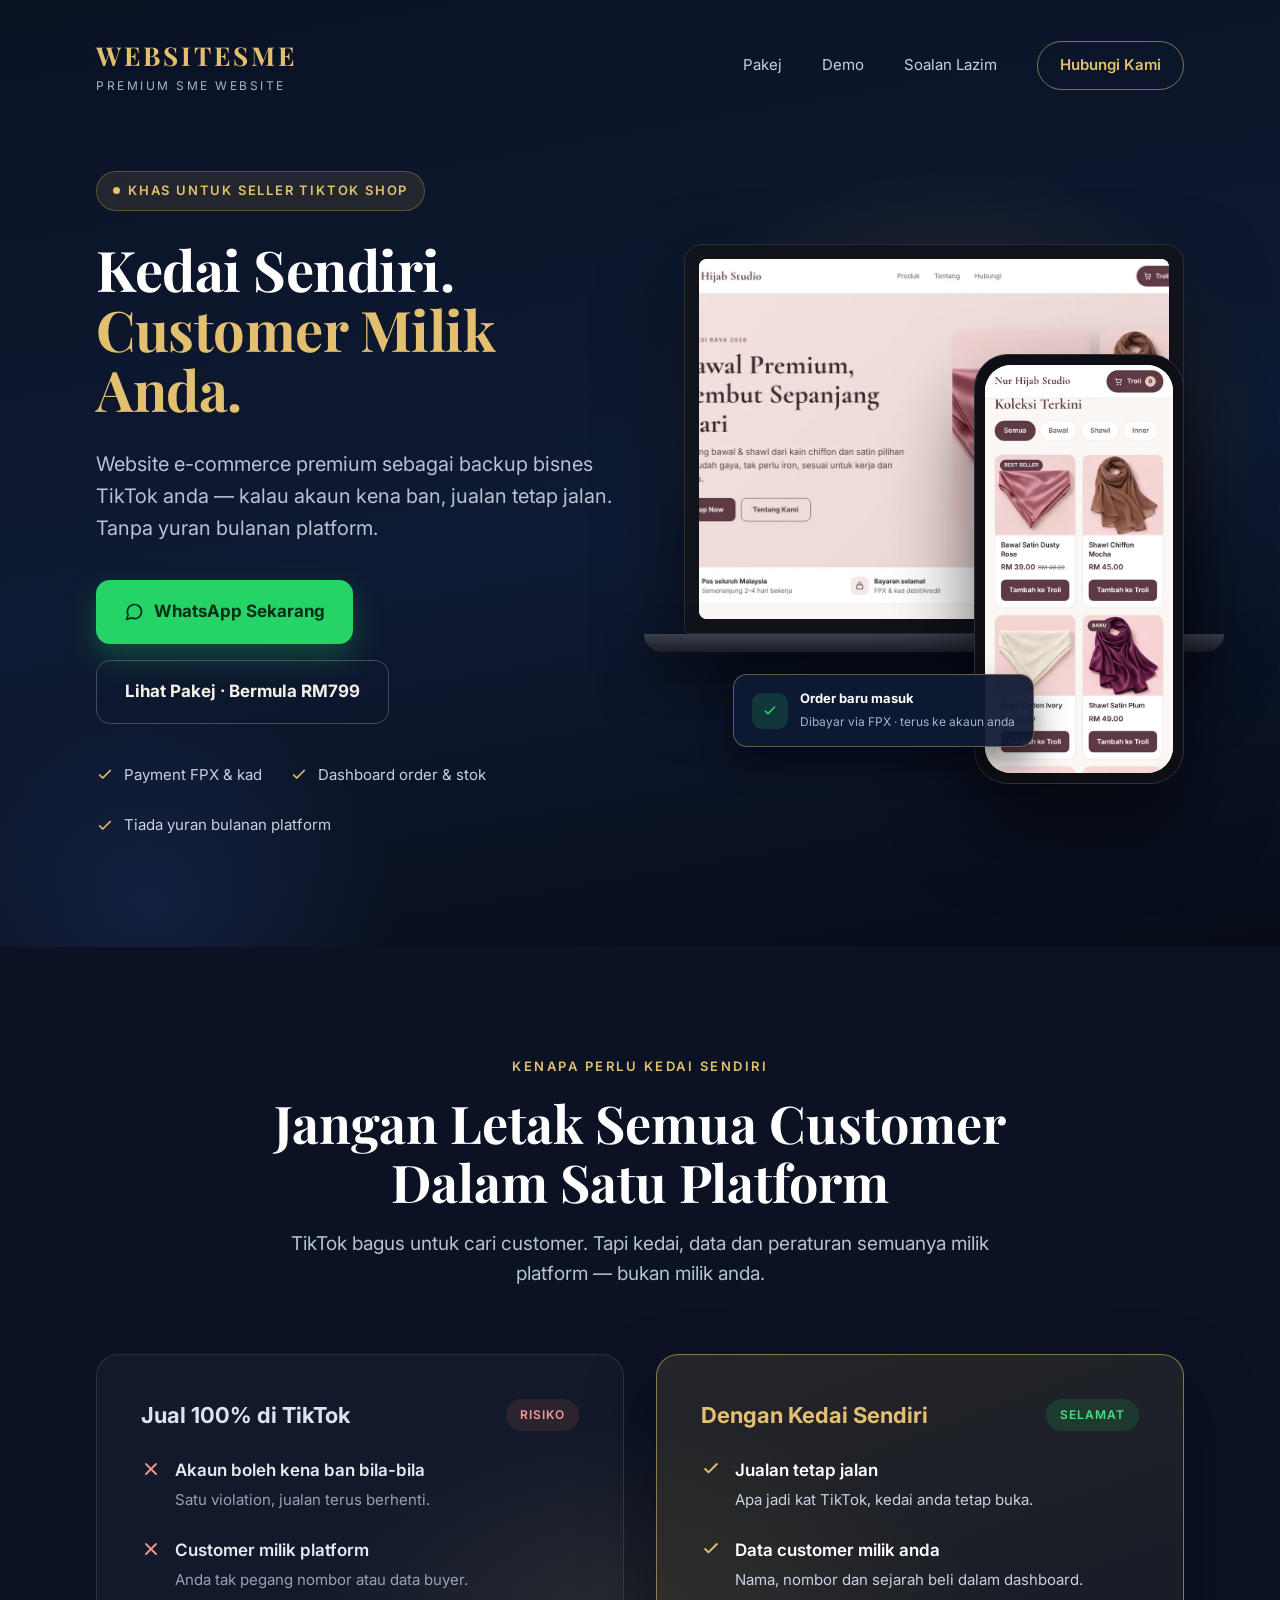
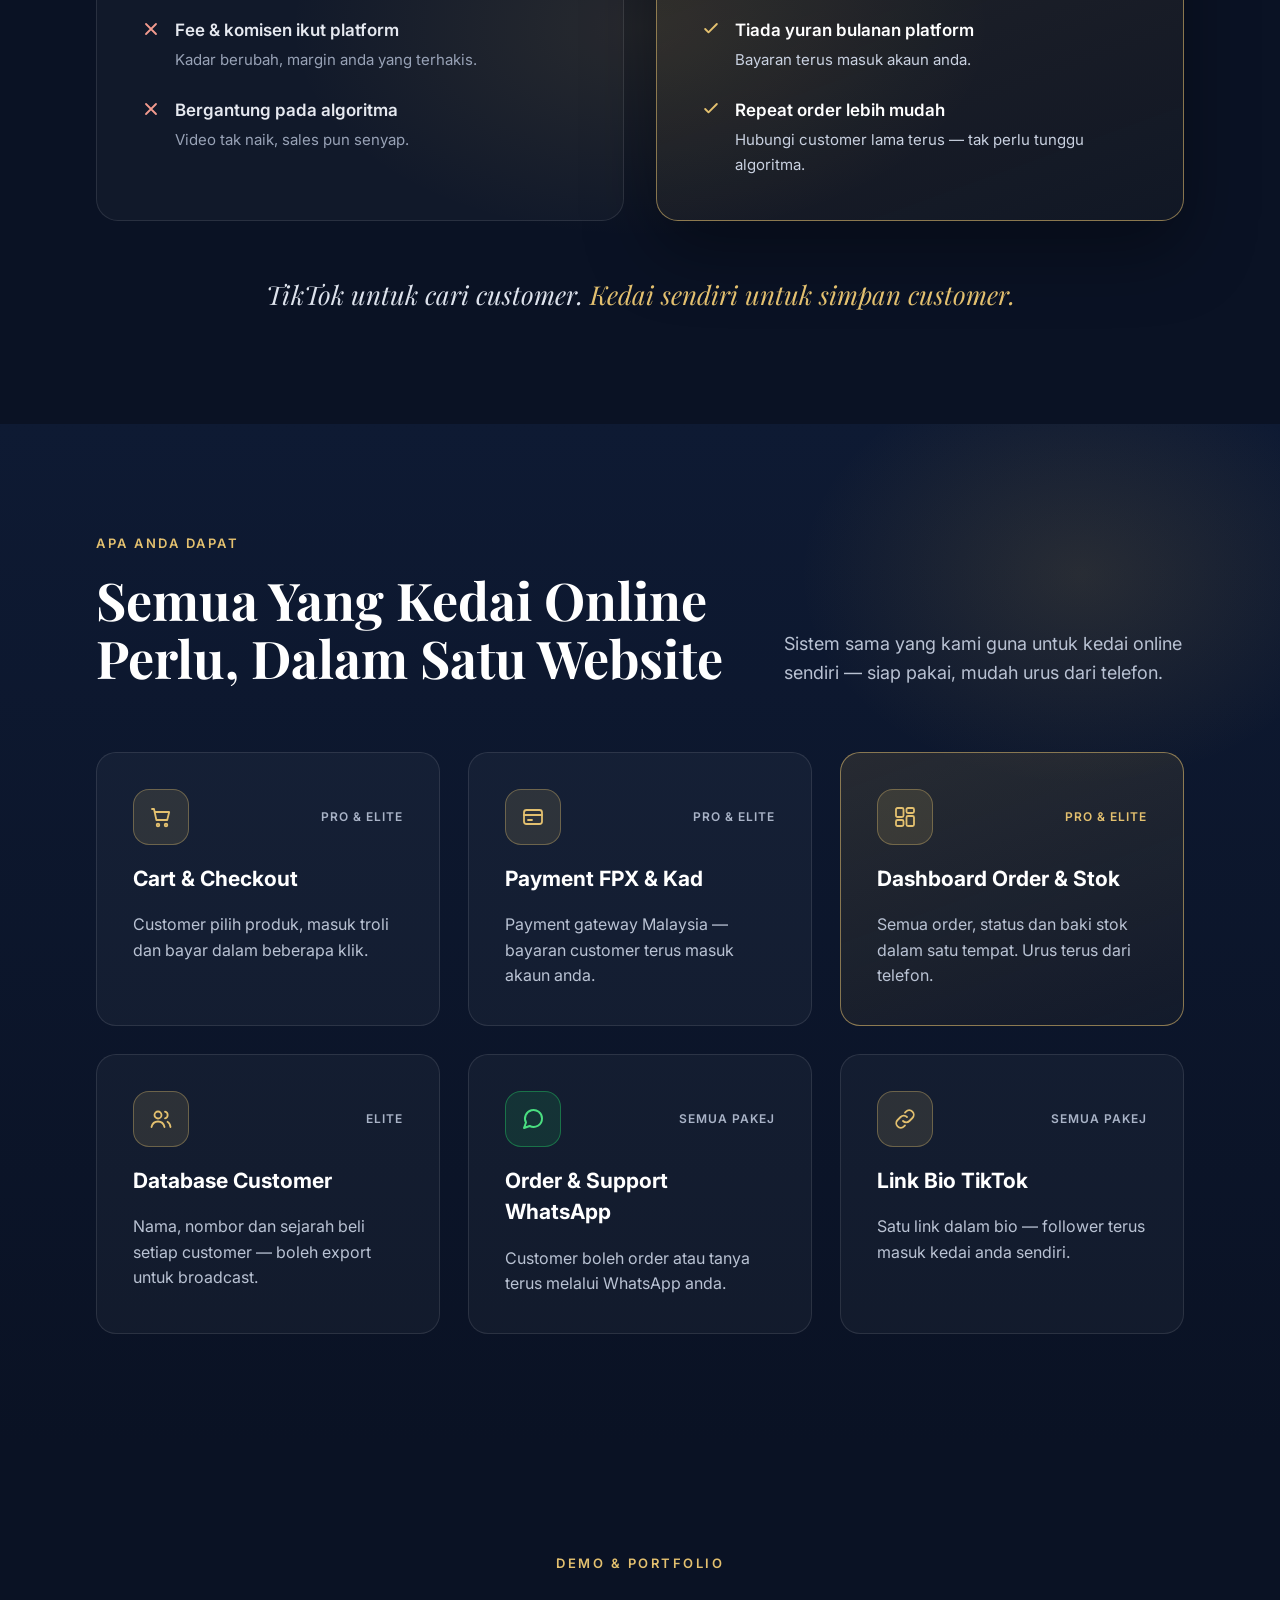
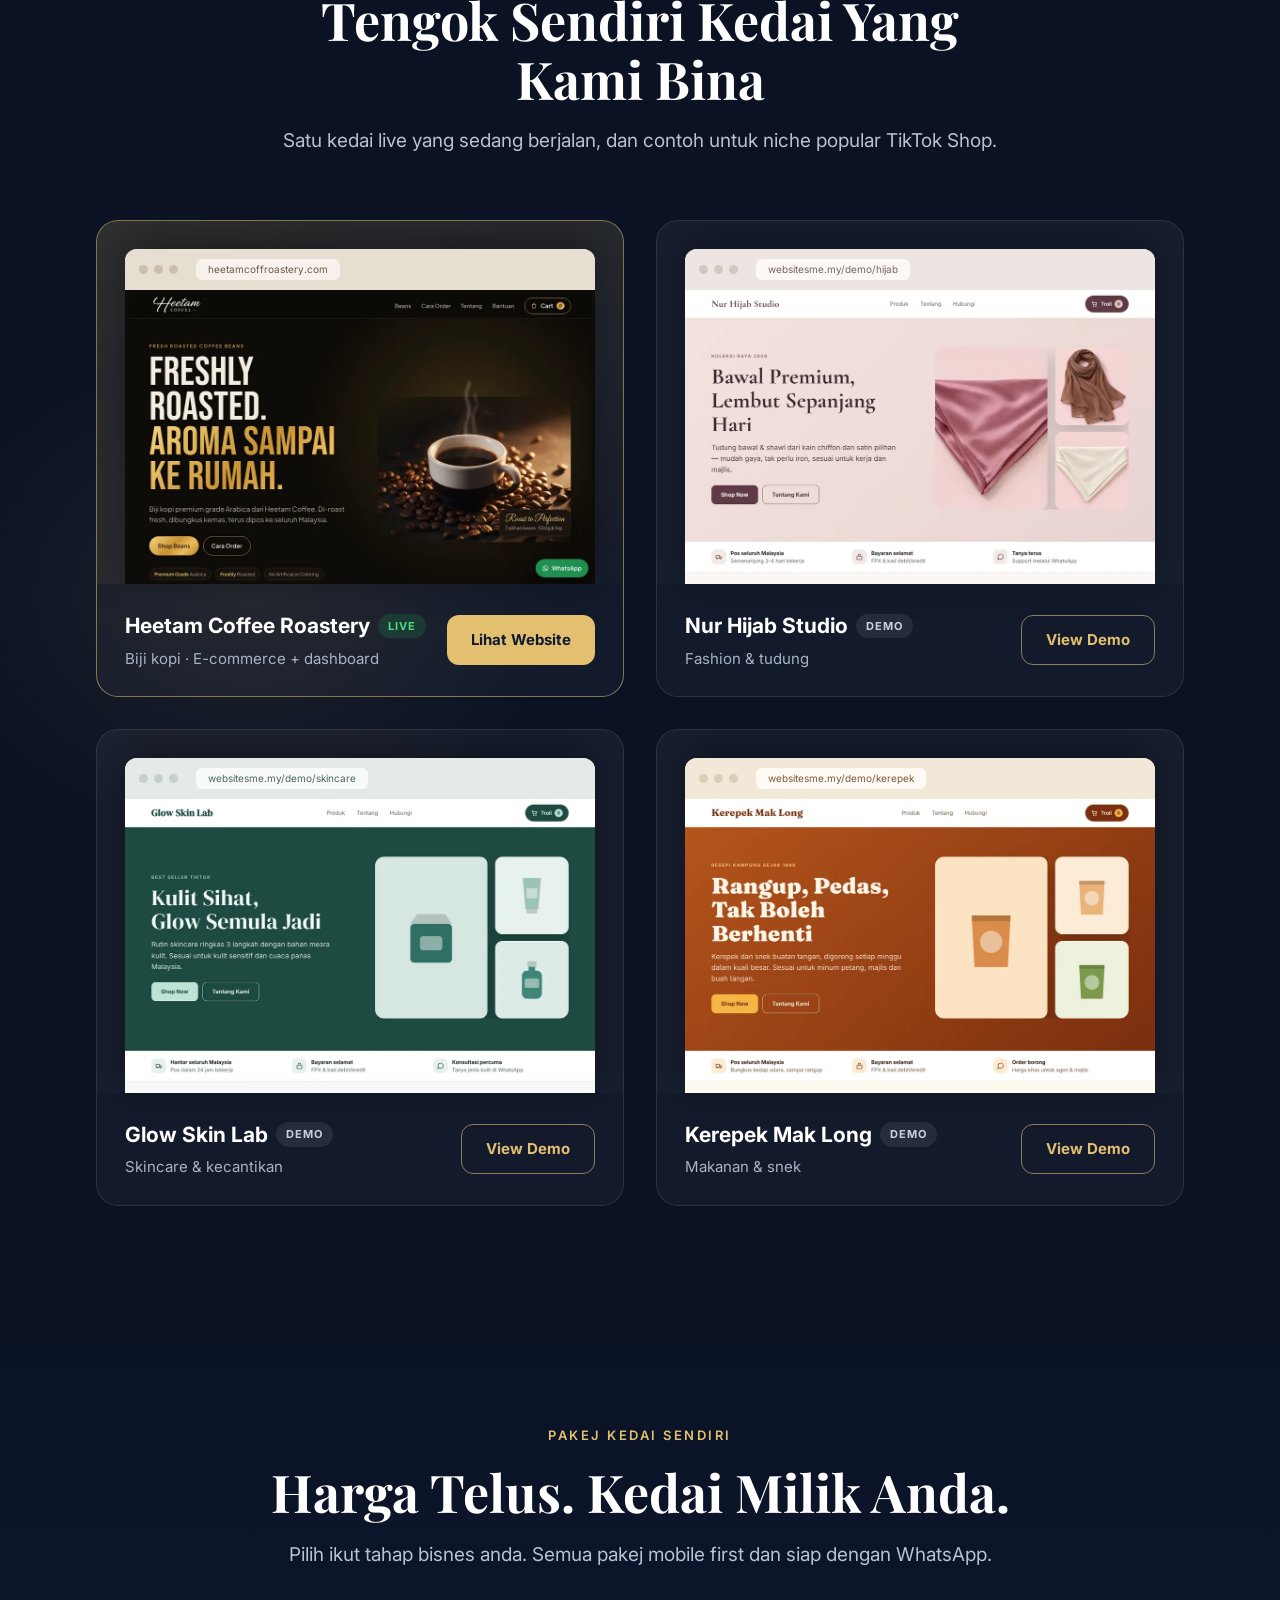
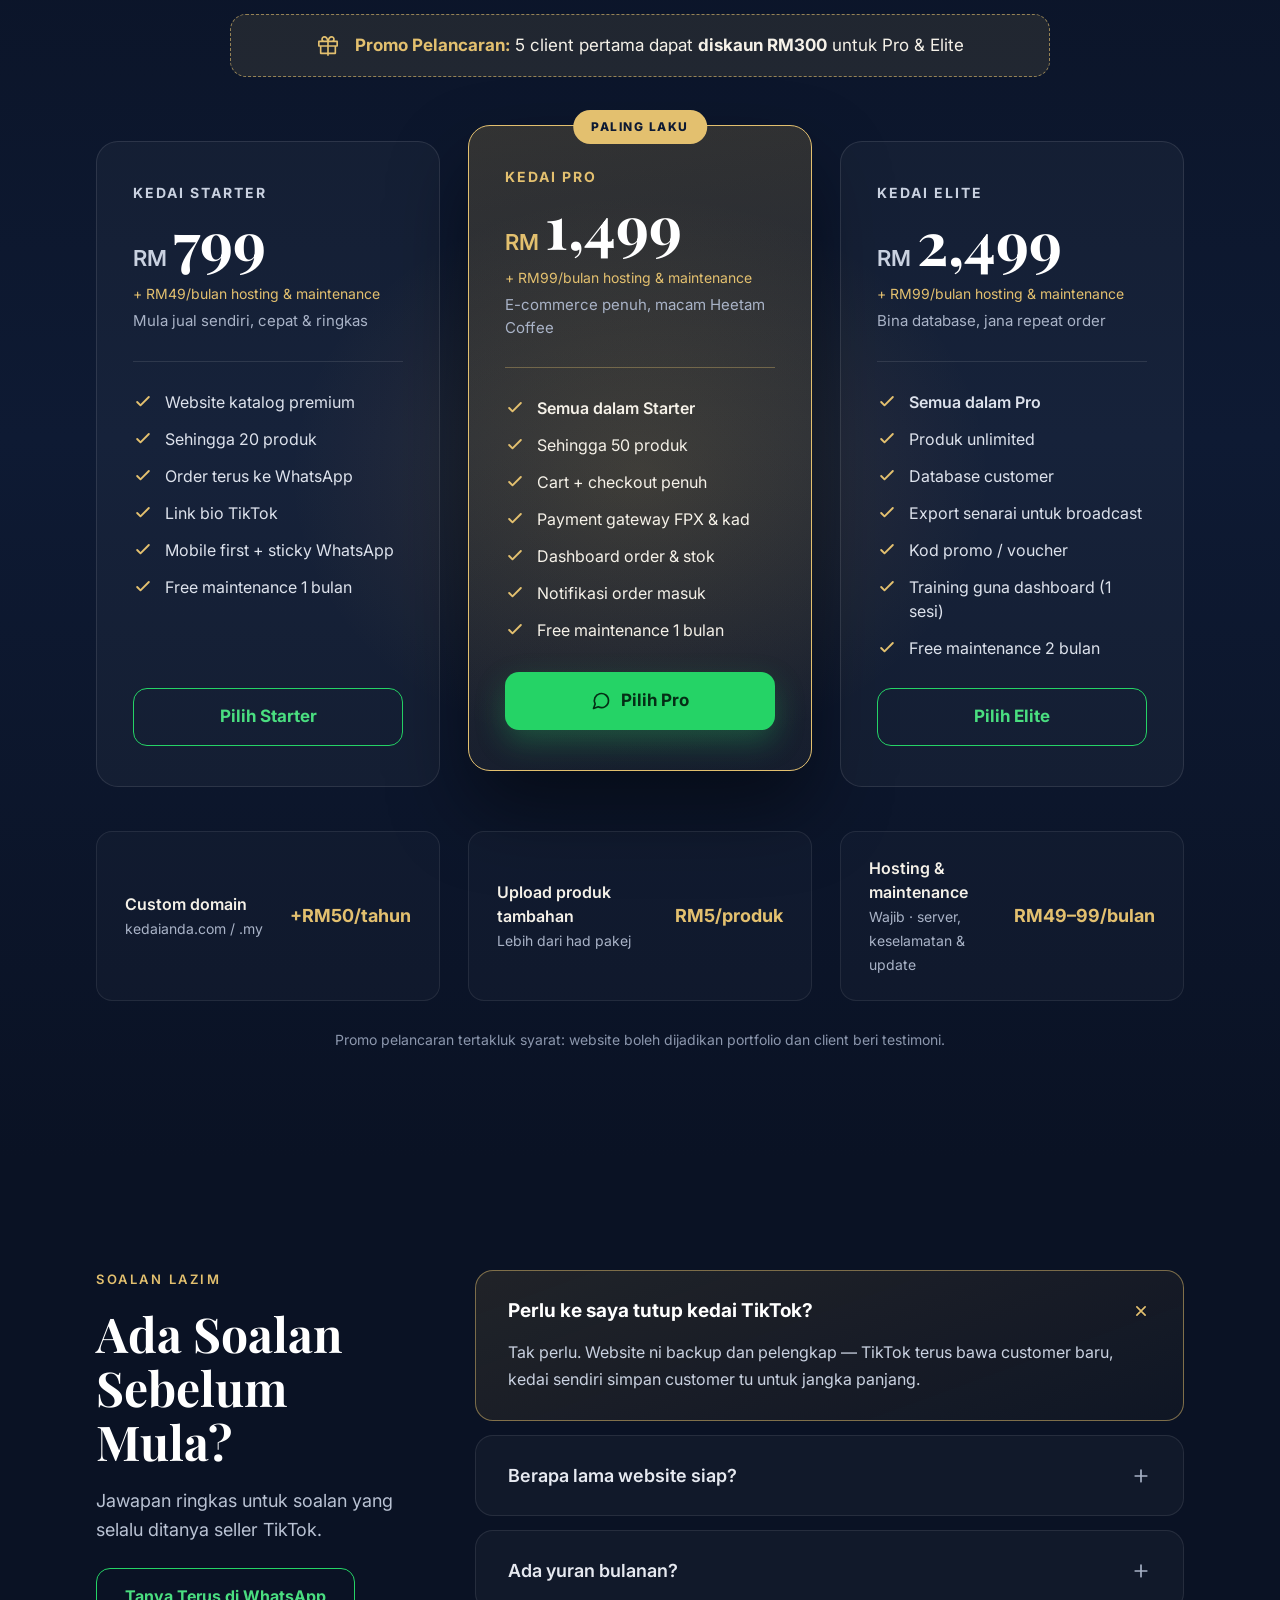
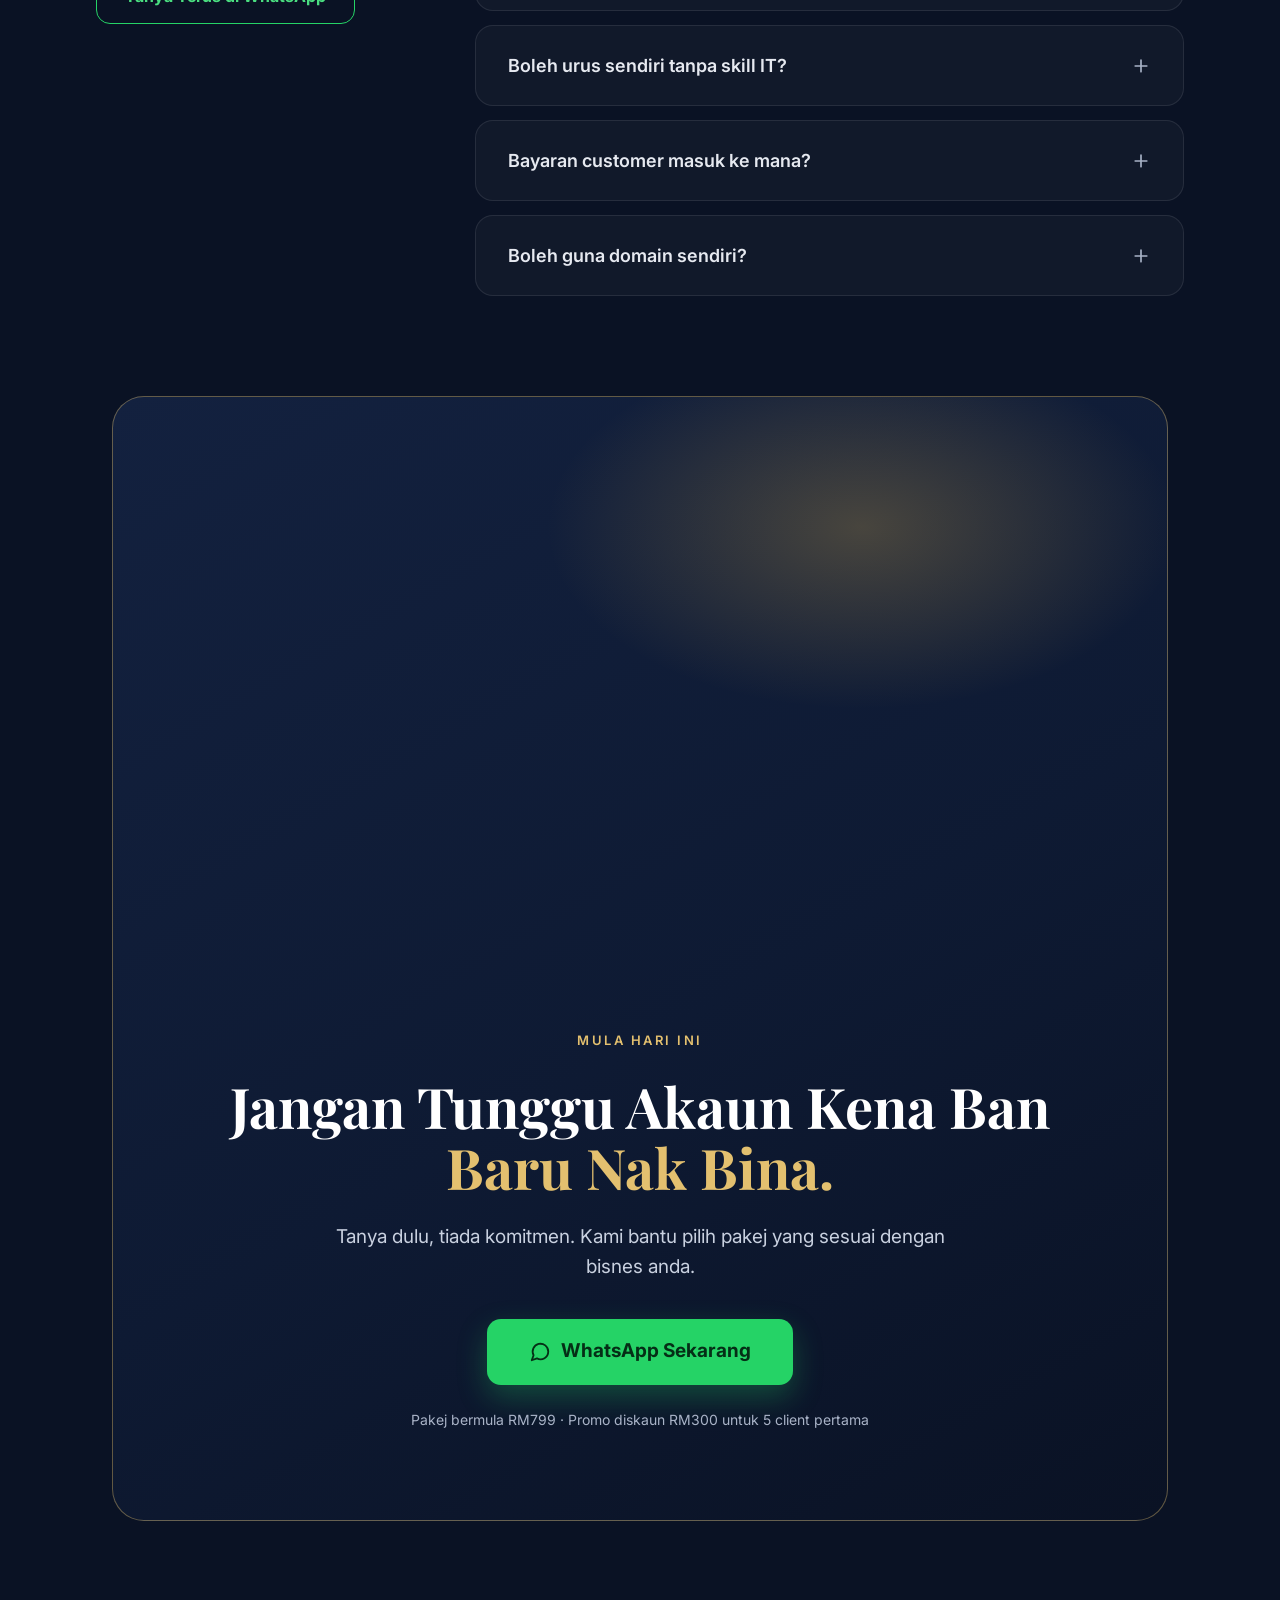
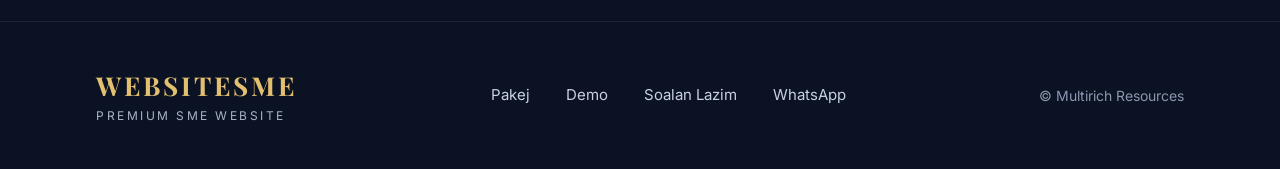
==== commit e19cc7b3: "Portfolio: screenshot sebenar Heetam Coffee Roastery Co-Authored-By: Claude Opus 5.5 <noreply@anthro" ====
--- a/index.html
+++ b/index.html
@@ -611,10 +611,7 @@
       <article class="card live t-heetam">
         <div class="card-prev"><div class="browser">
           <div class="b-bar"><i></i><i></i><i></i><span>heetamcoffroastery.com</span></div>
-          <div class="b-nav"><b>HEETAM COFFEE</b><span>Shop · Kursus · Tentang</span></div>
-          <div class="b-hero"><small>ROASTERY</small><b>Freshly Roasted Beans</b></div>
-          <div class="b-prods"><i></i><i></i><i></i></div>
-        </div></div>
+          <img class="b-shot" src="assets/preview/port-heetam.webp" alt="Preview website Heetam Coffee Roastery" width="1000" height="625" loading="lazy"></div></div>
         <div class="card-info">
           <div>
             <div class="card-title"><h3>Heetam Coffee Roastery</h3><span class="pill live">LIVE</span></div>
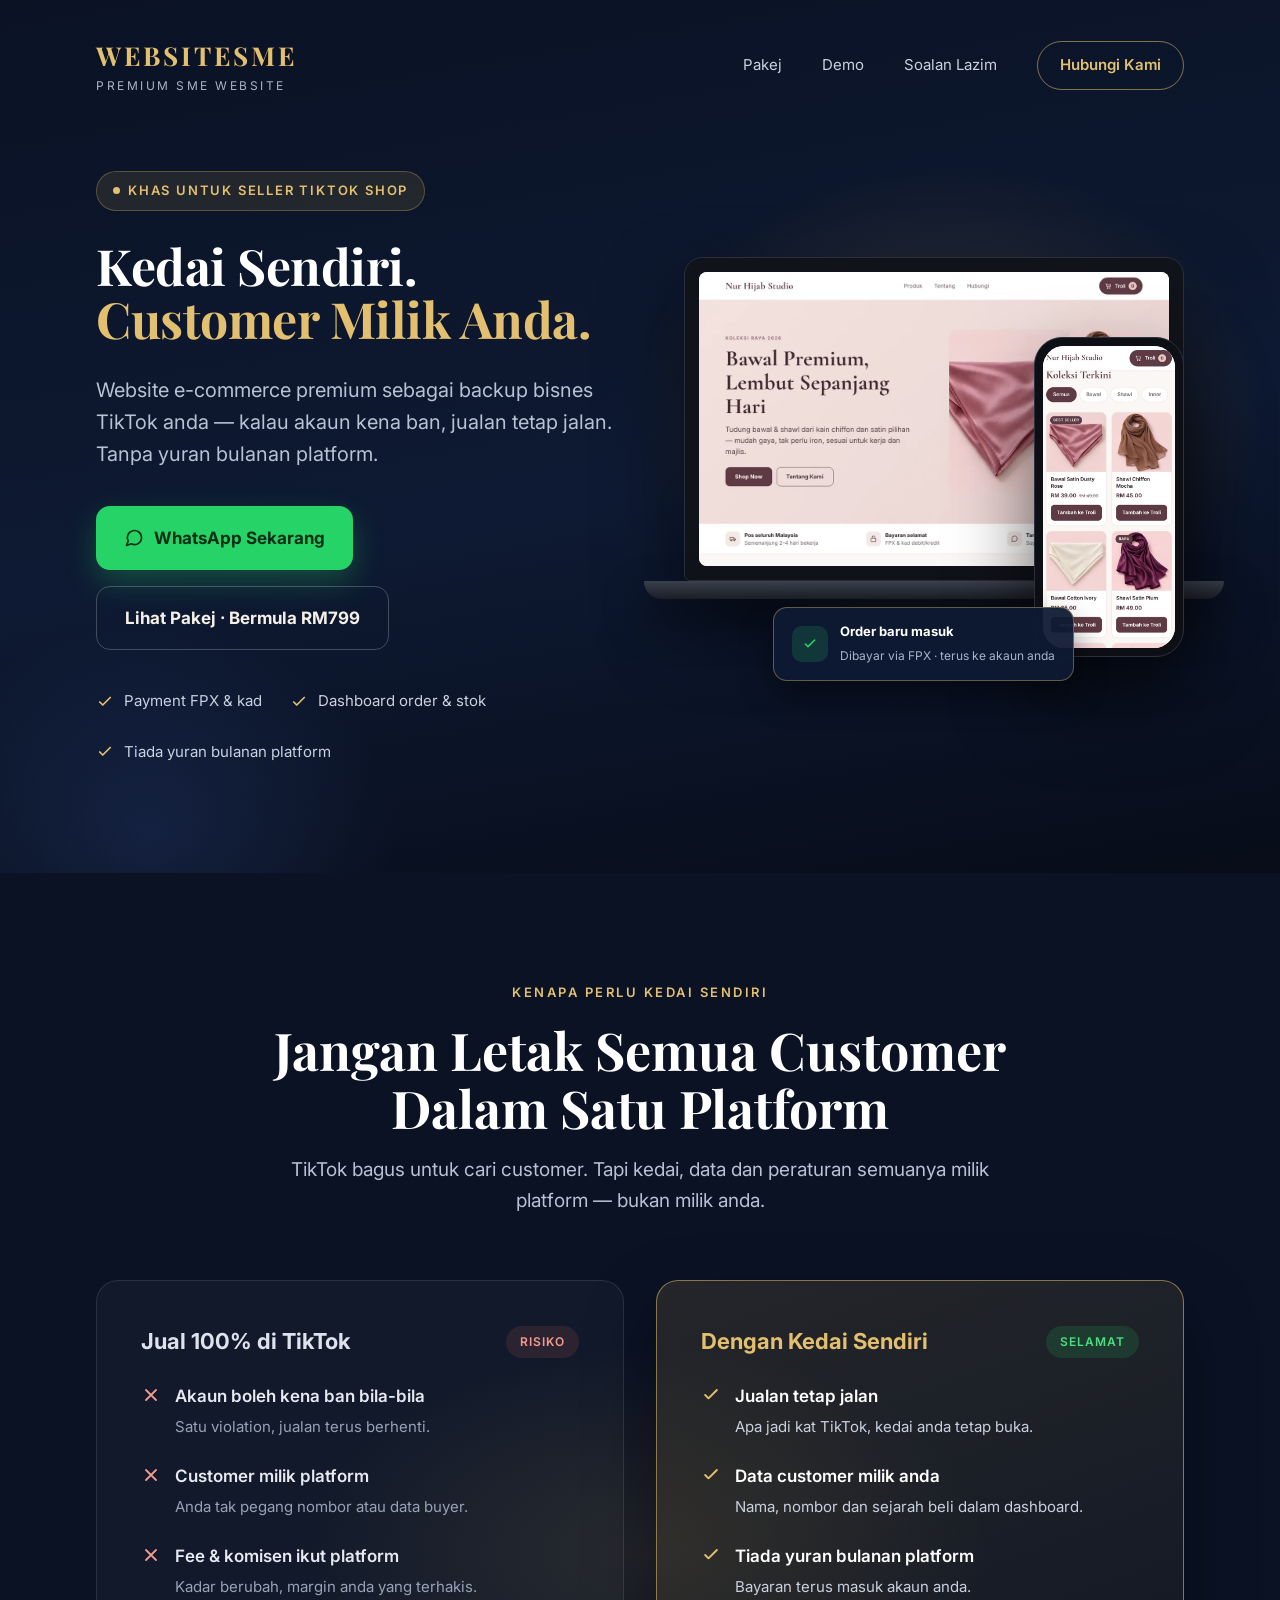
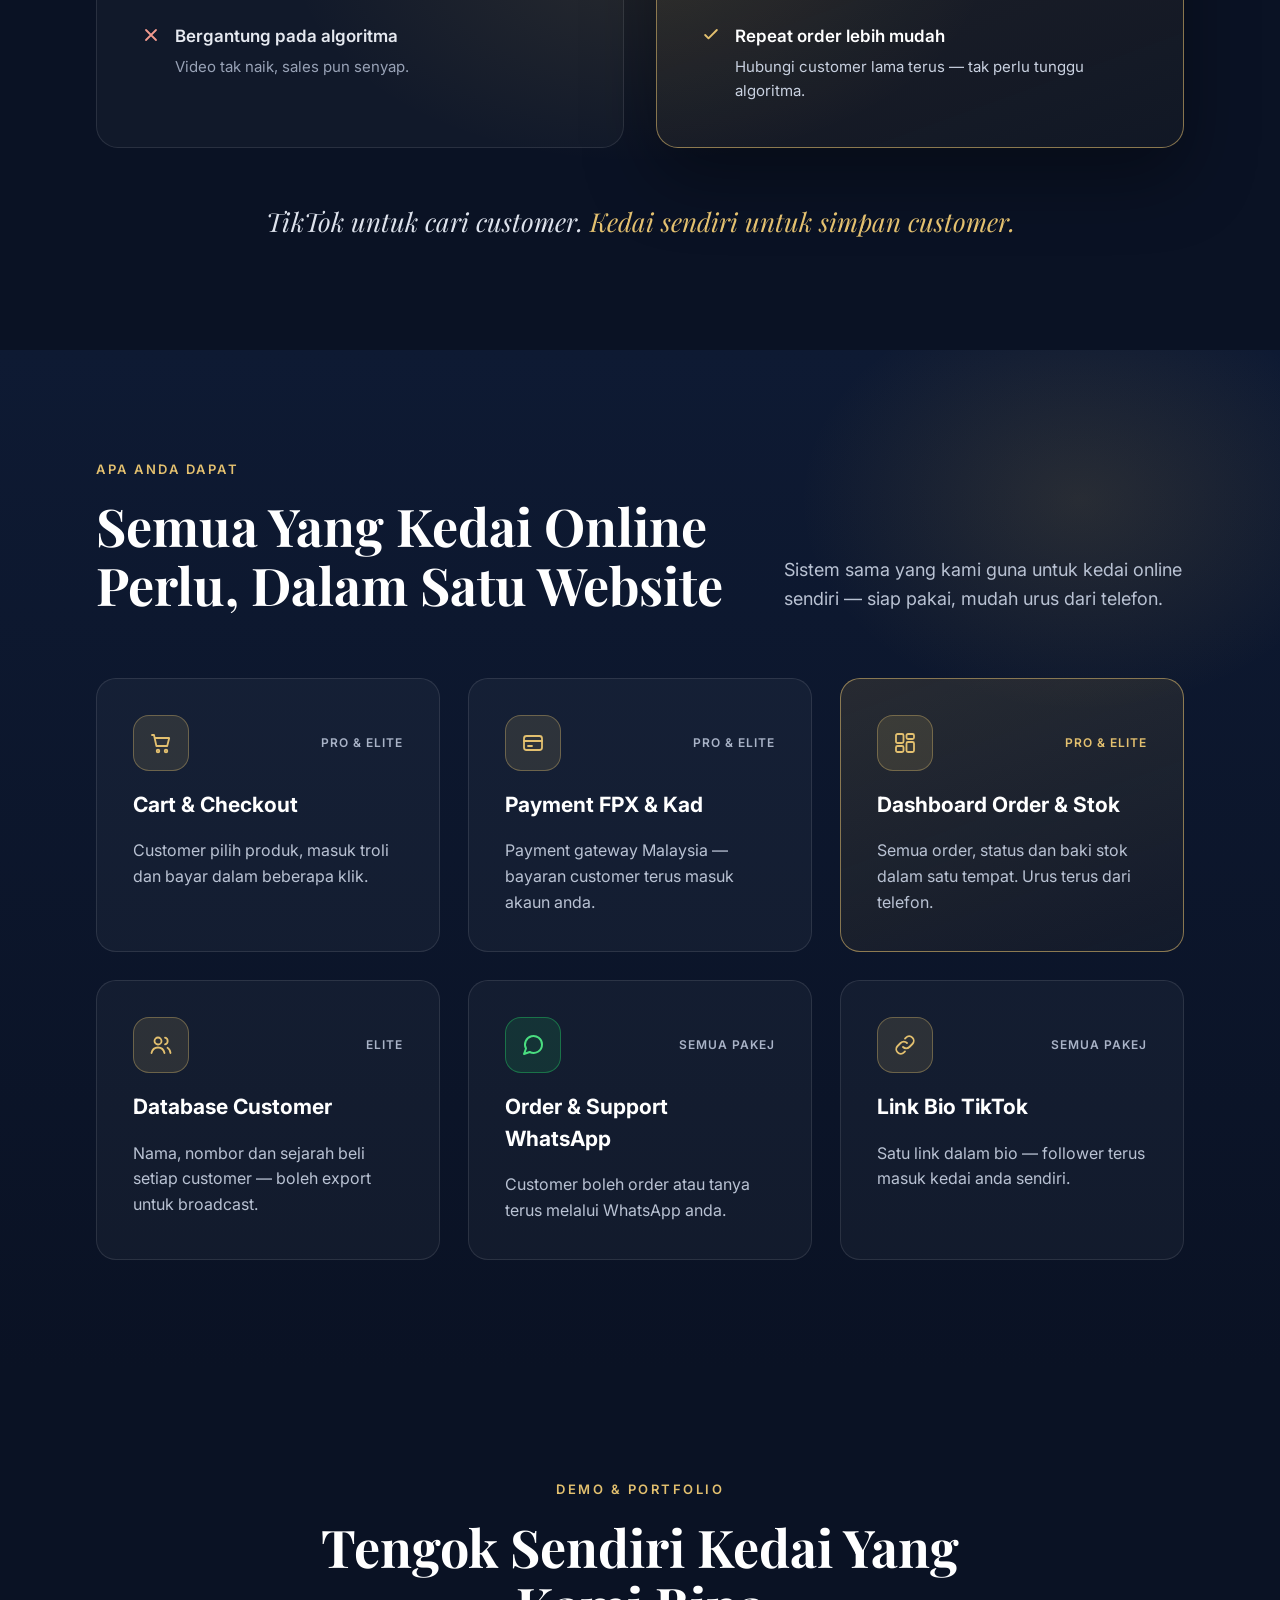
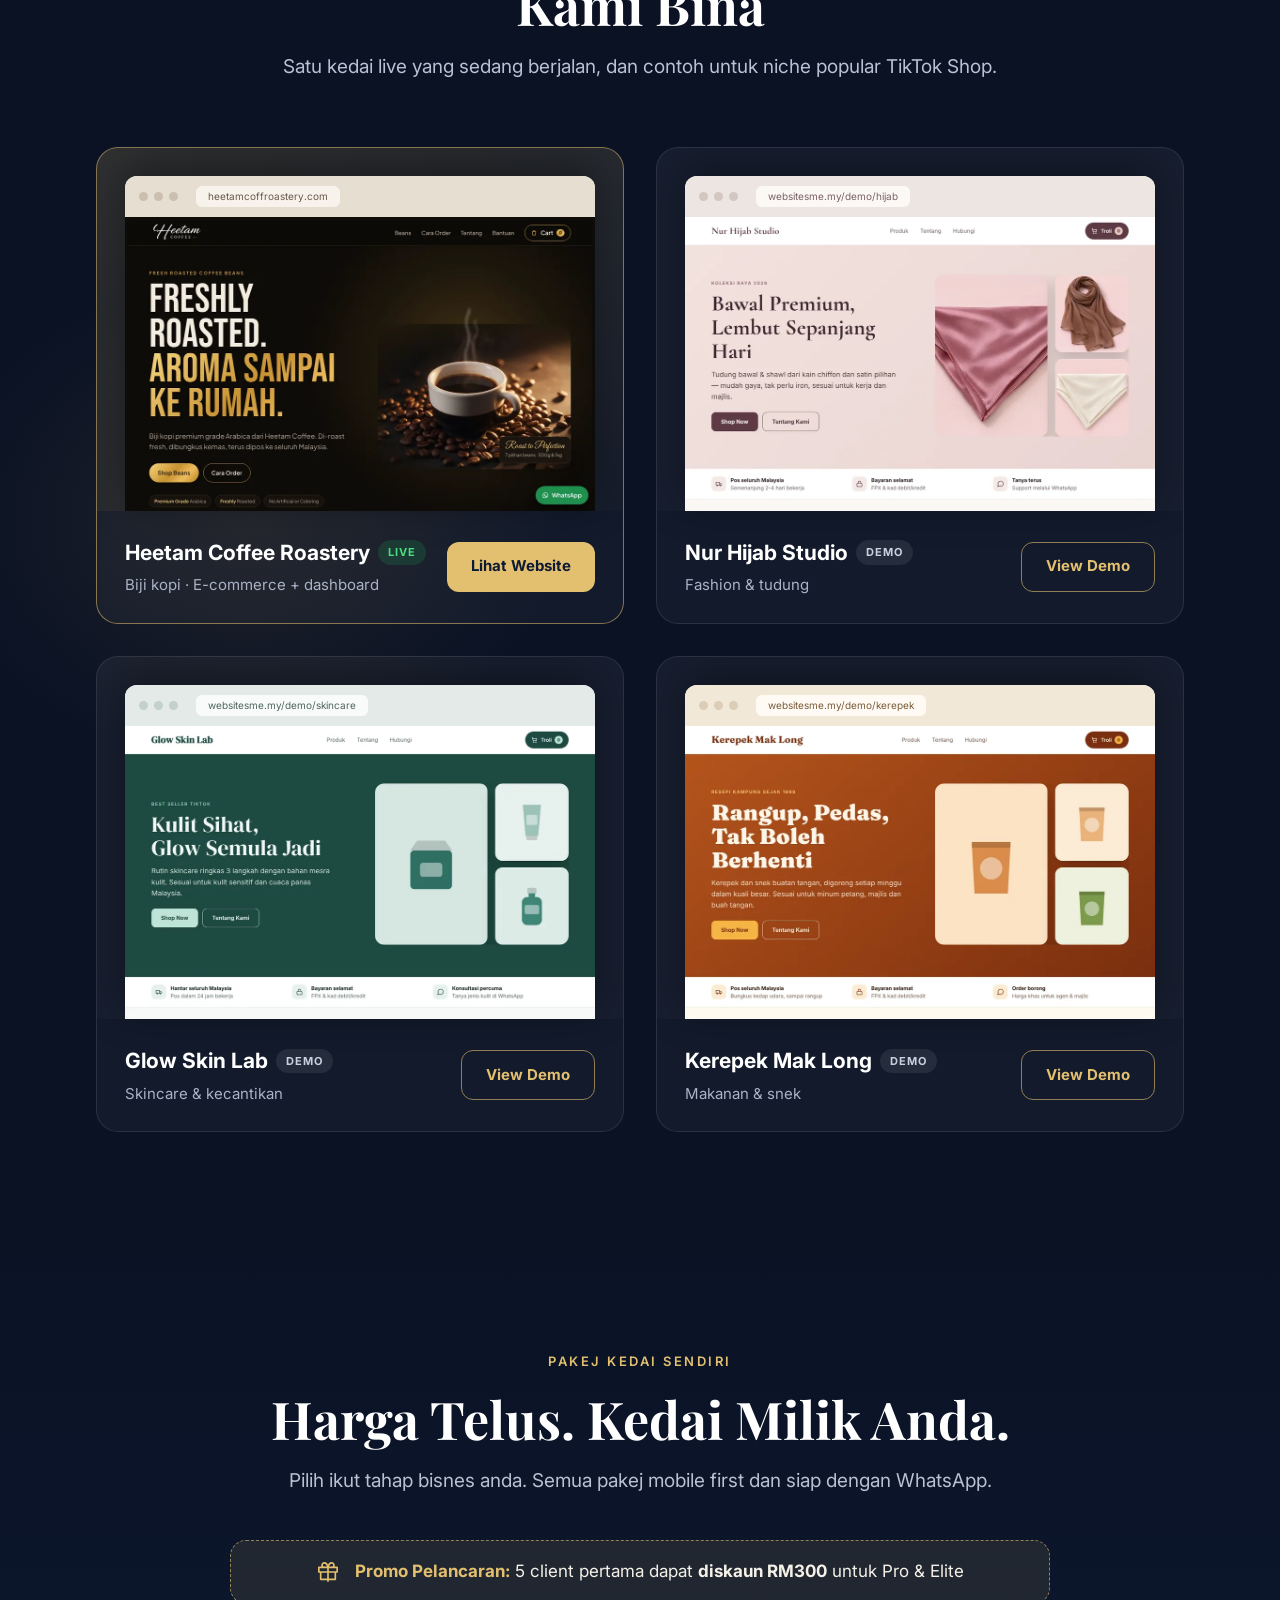
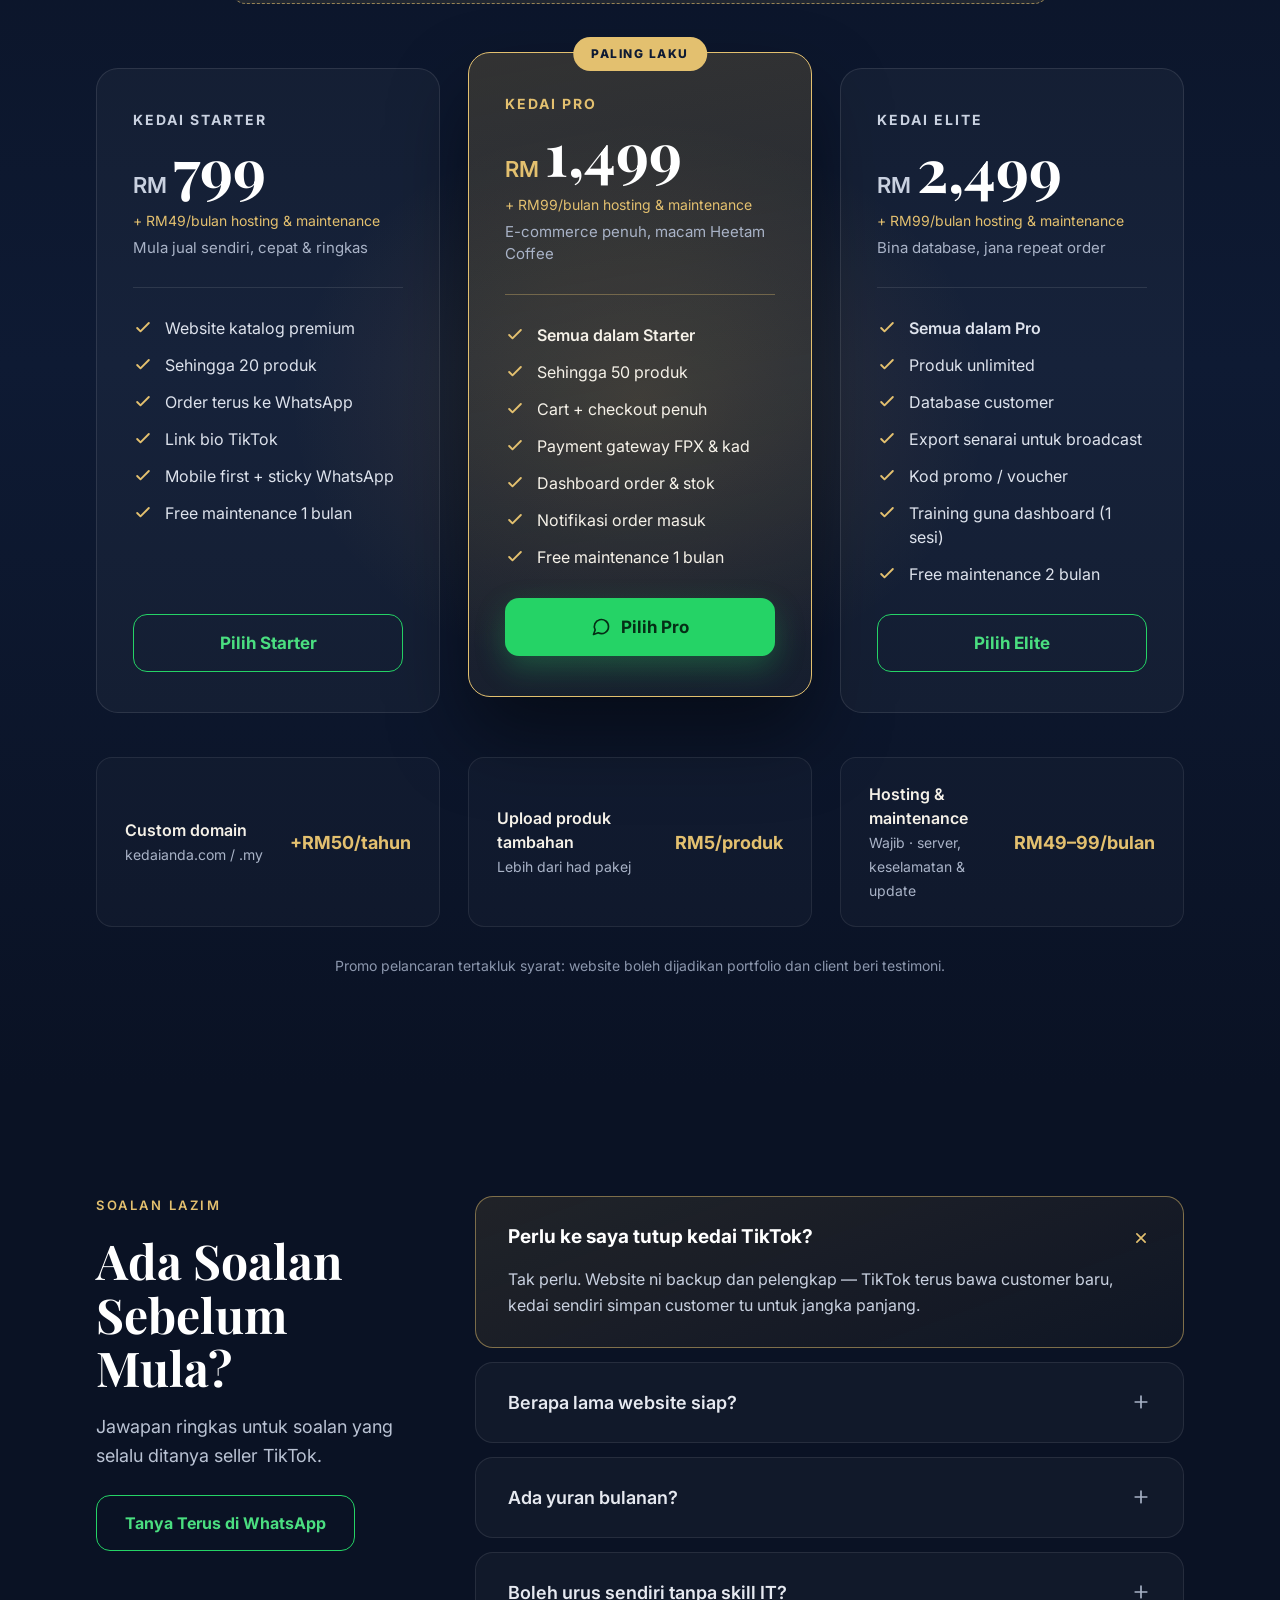
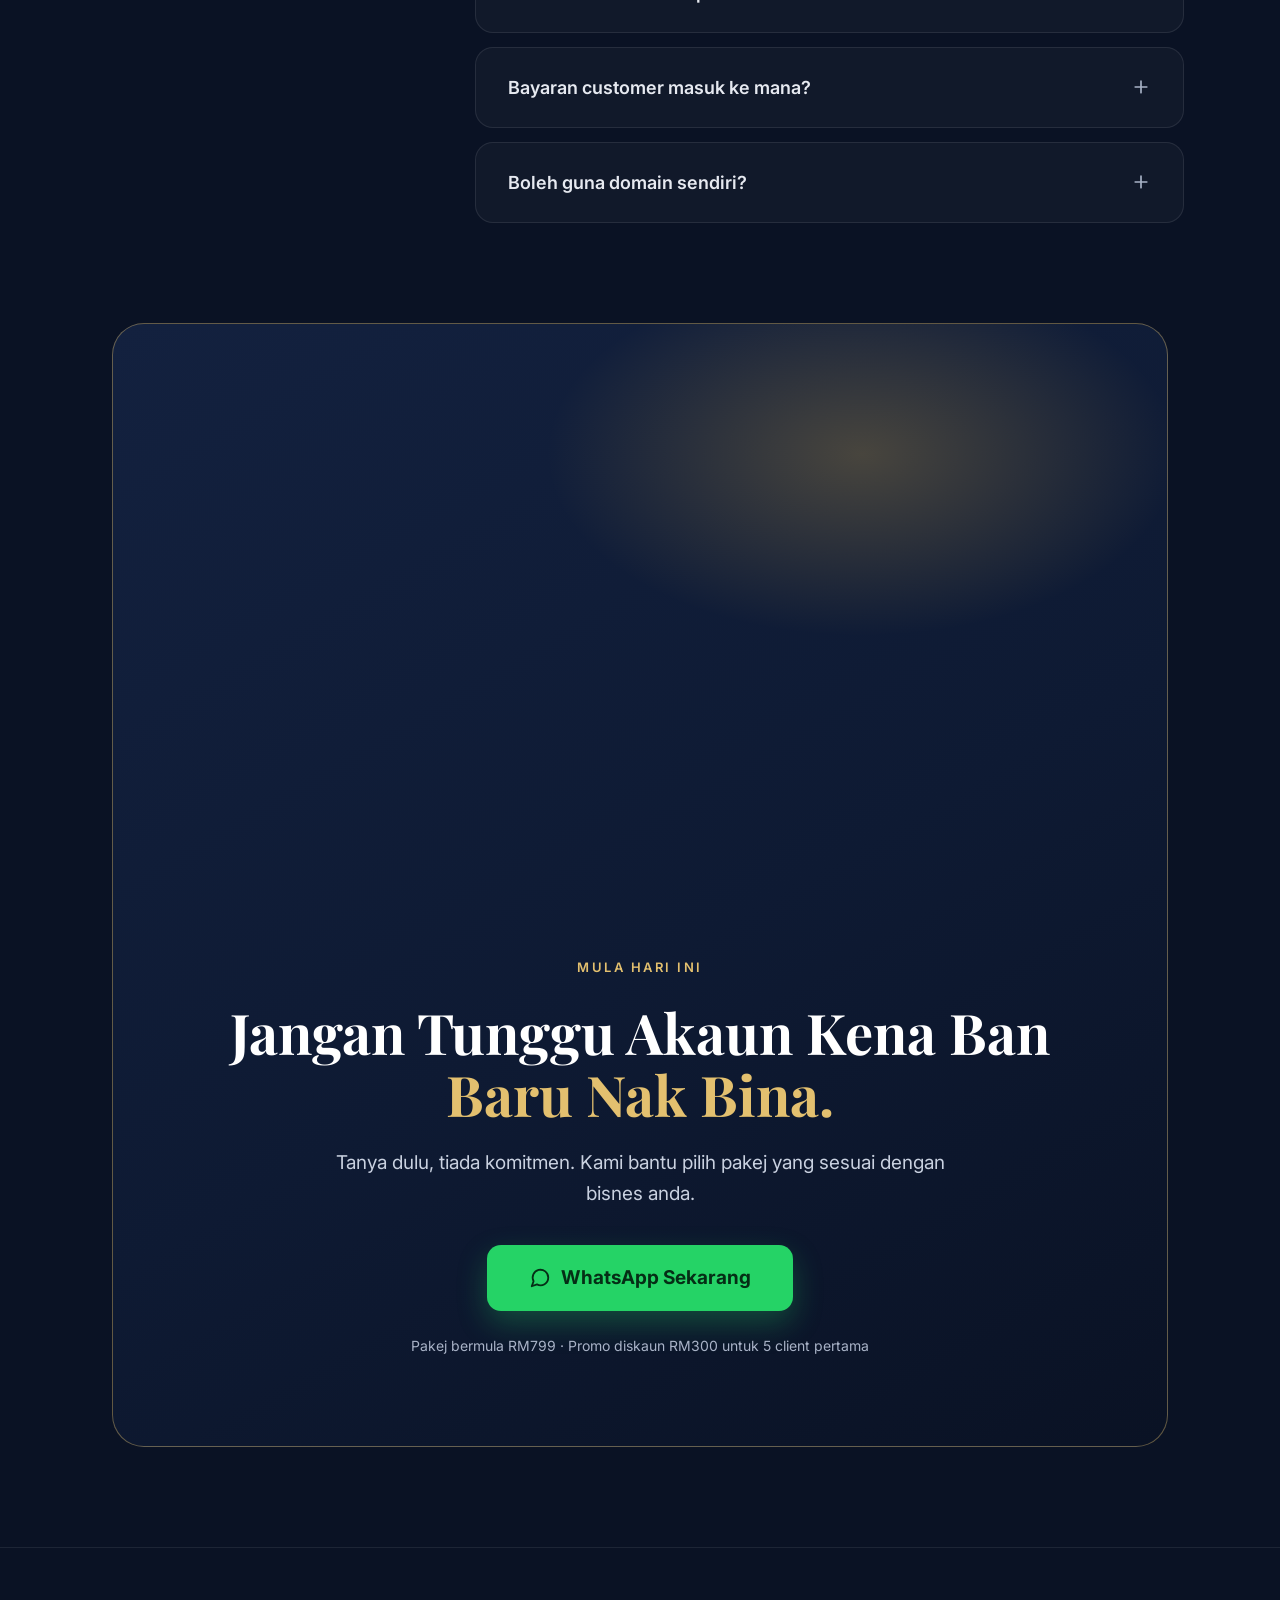
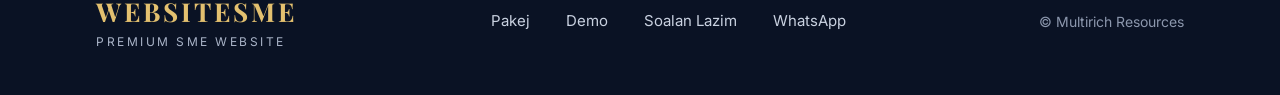
==== commit 0d088fad: "Hero: skrin laptop ikut nisbah gambar, saiz mockup & headline ikut lebar PC Co-Authored-By: Claude O" ====
--- a/index.html
+++ b/index.html
@@ -93,7 +93,7 @@
 .mock{position:relative;height:470px}
 .laptop{position:absolute;left:0;top:20px;width:300px}
 .laptop-screen{background:#11131A;border-radius:12px 12px 4px 4px;padding:8px;border:1px solid #2A2F3D;box-shadow:0 24px 50px rgba(0,0,0,.55)}
-.screen{border-radius:5px;overflow:hidden;background:#FBF8F2;color:#1B1F2A;display:flex;flex-direction:column;height:180px}
+.screen{border-radius:5px;overflow:hidden;background:#FBF8F2;color:#1B1F2A;display:flex;flex-direction:column;aspect-ratio:1200/750}
 .scr-top{display:flex;align-items:center;justify-content:space-between;padding:8px 10px;background:#fff;border-bottom:1px solid #EEE7DA}
 .scr-top b{font-family:var(--serif);font-size:10px;color:var(--bg2)}
 .scr-top .cart{padding:2px 7px;border-radius:999px;background:var(--bg2);color:var(--text);font-size:7px}
@@ -313,7 +313,7 @@
   .hero-copy{gap:28px;max-width:600px}
   .badge{font-size:13px;padding:9px 16px;letter-spacing:1.8px}
   .badge i{width:7px;height:7px}
-  .hero h1{font-size:56px;line-height:1.08;letter-spacing:-.5px}
+  .hero h1{font-size:clamp(44px,3.9vw,60px);line-height:1.08;letter-spacing:-.5px}
   .hero p{font-size:20px}
   .hero-ctas{flex-direction:row;gap:16px;padding-top:8px}
   .hero-ctas{flex-wrap:wrap}.hero-ctas .btn{min-height:64px;padding:0 28px;font-size:17px}
@@ -322,7 +322,7 @@
   .mock{height:600px}
   .laptop{top:40px;width:min(600px,100%)}
   .laptop-screen{border-radius:18px 18px 6px 6px;padding:14px;box-shadow:0 40px 80px rgba(0,0,0,.55)}
-  .screen{height:360px;border-radius:8px}
+  .screen{border-radius:8px}
   .scr-top{padding:14px 20px}
   .scr-top b{font-size:16px}
   .scr-top .links{display:flex;gap:16px;font-size:10px;color:#5B6275;align-items:center}
@@ -436,11 +436,12 @@
   .footer nav a{padding:0}
   .copy{font-size:14px}
 }
-@media (min-width:1024px) and (max-width:1240px){
-  .hero h1{font-size:54px}
-  .phone{width:180px;height:380px}
-  .ph-img{height:140px}
-  .toast{right:110px}
+@media (min-width:1024px) and (max-width:1300px){
+  .mock{height:480px}
+  .laptop{top:30px}
+  .phone{top:110px;width:150px;height:320px;border-radius:28px;padding:8px}
+  .phone-screen{border-radius:21px}
+  .toast{top:380px;right:110px}
 }
 @media (prefers-reduced-motion:reduce){*{scroll-behavior:auto!important;transition:none!important}}
 </style>
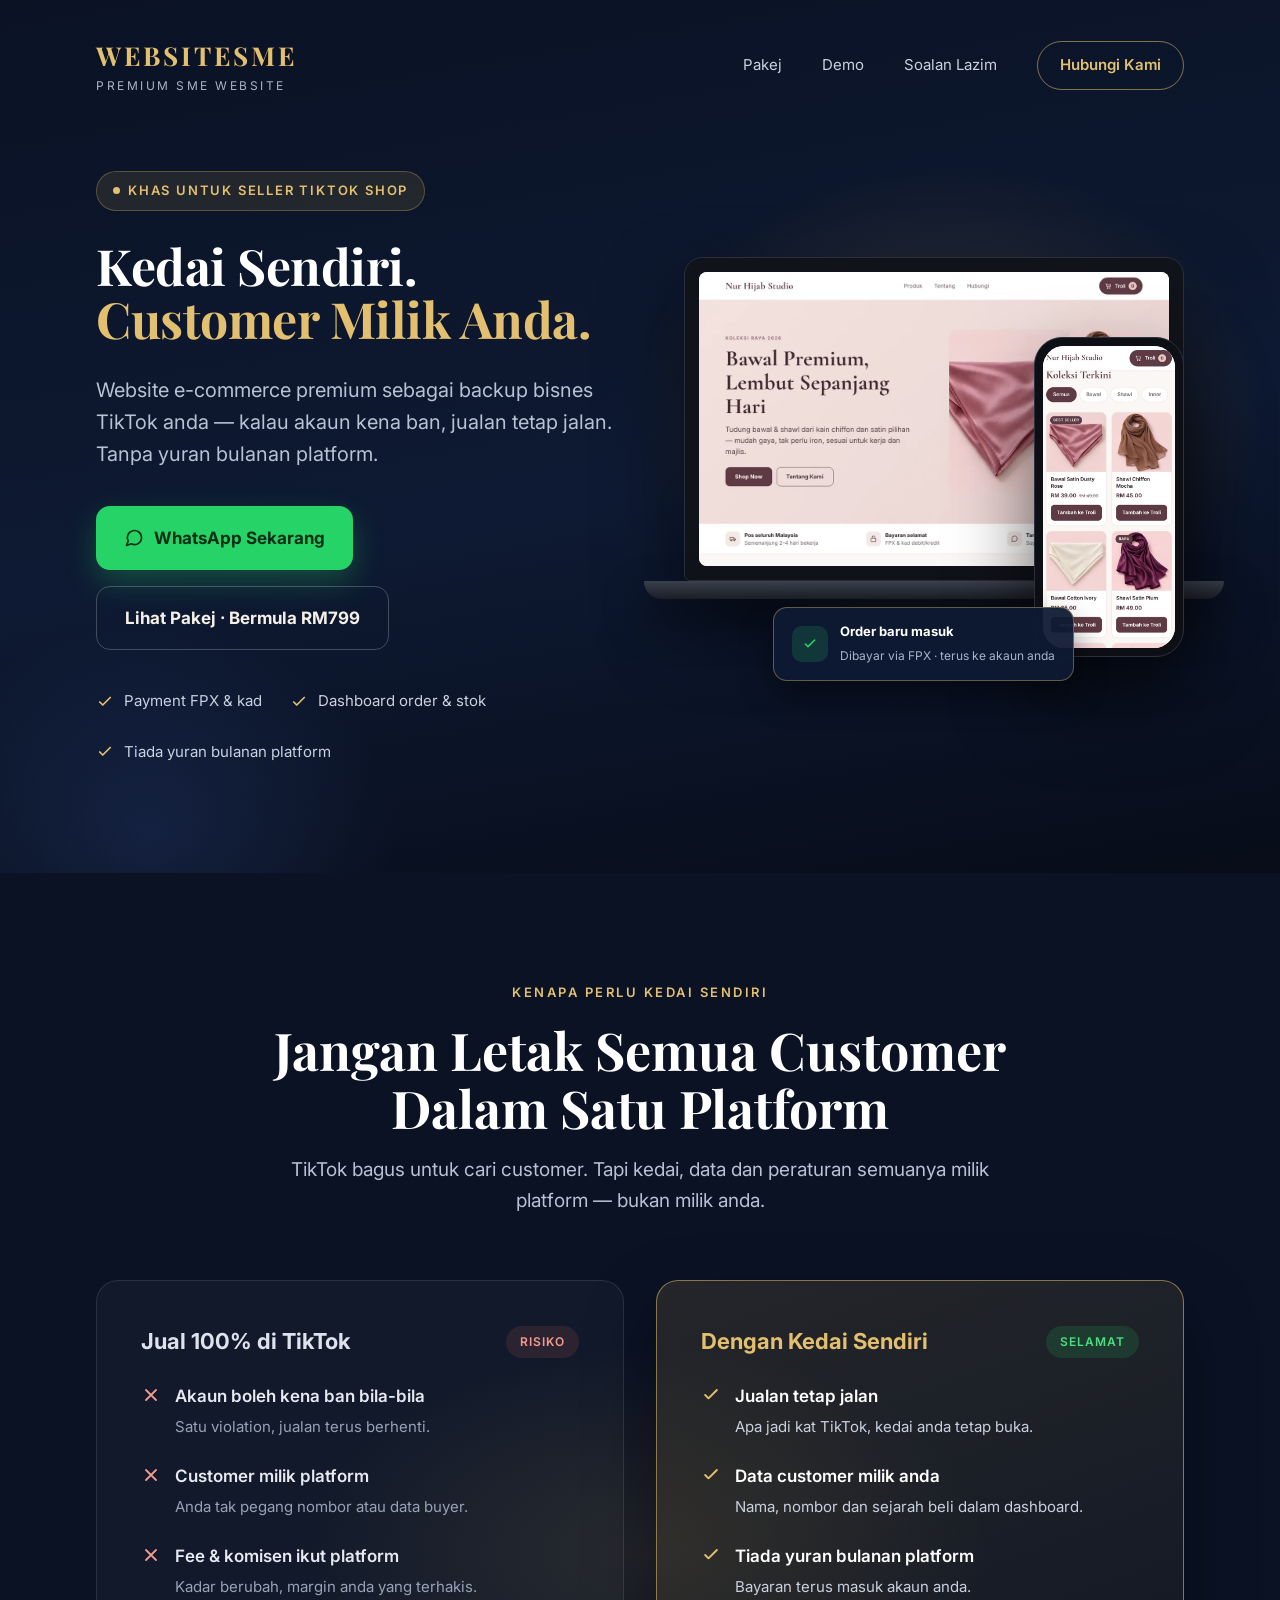
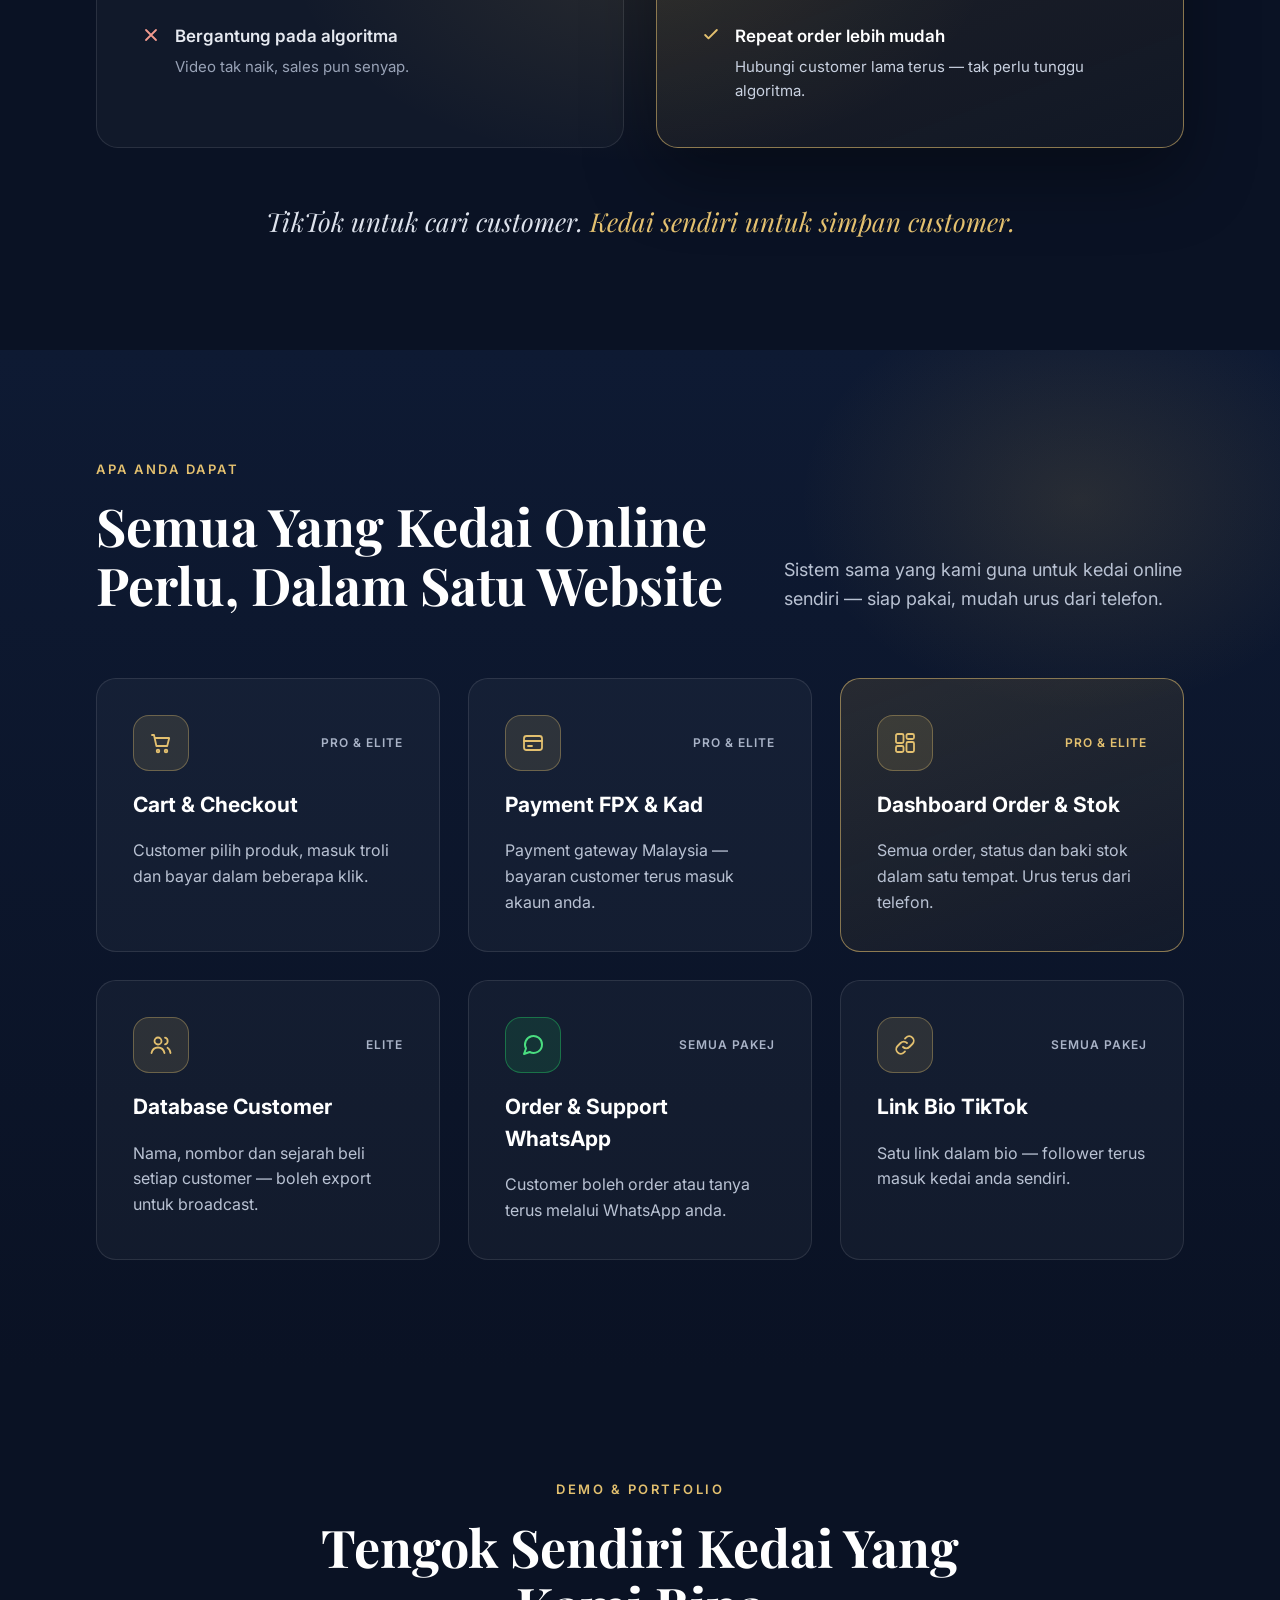
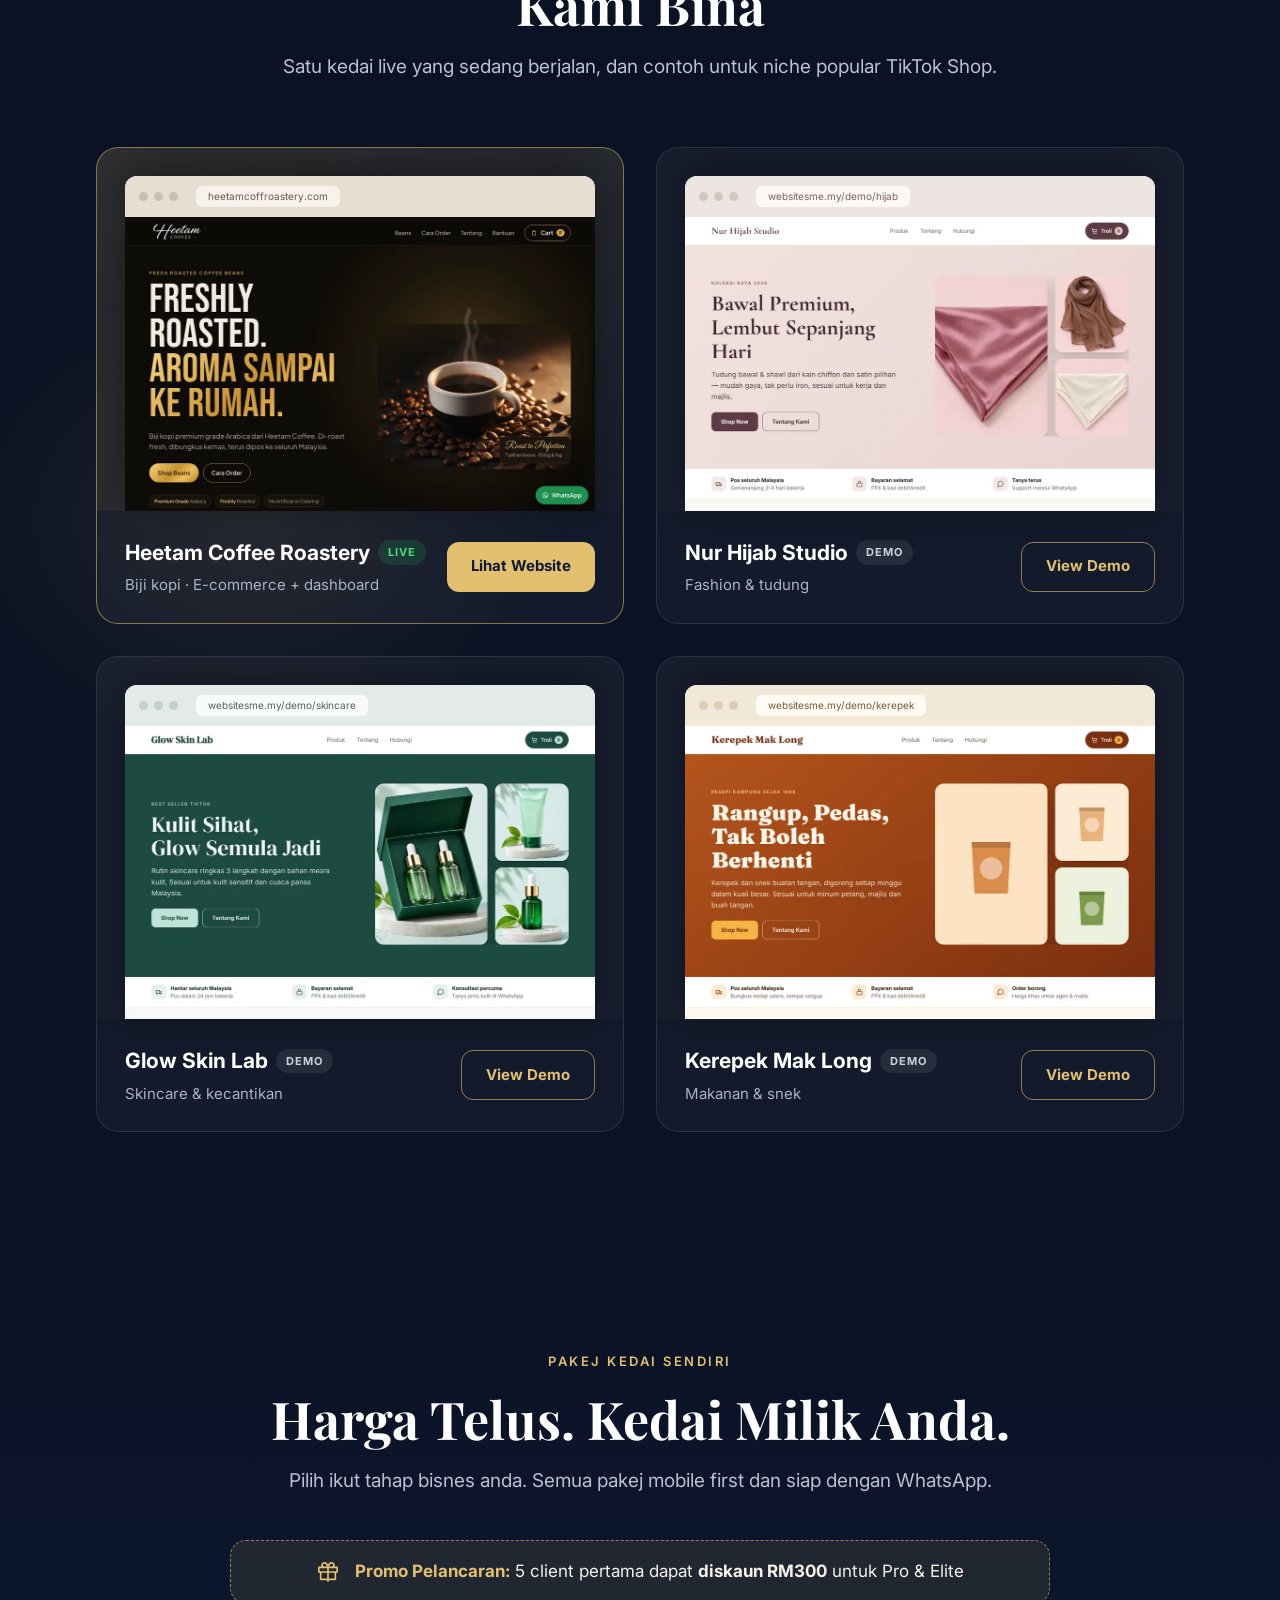
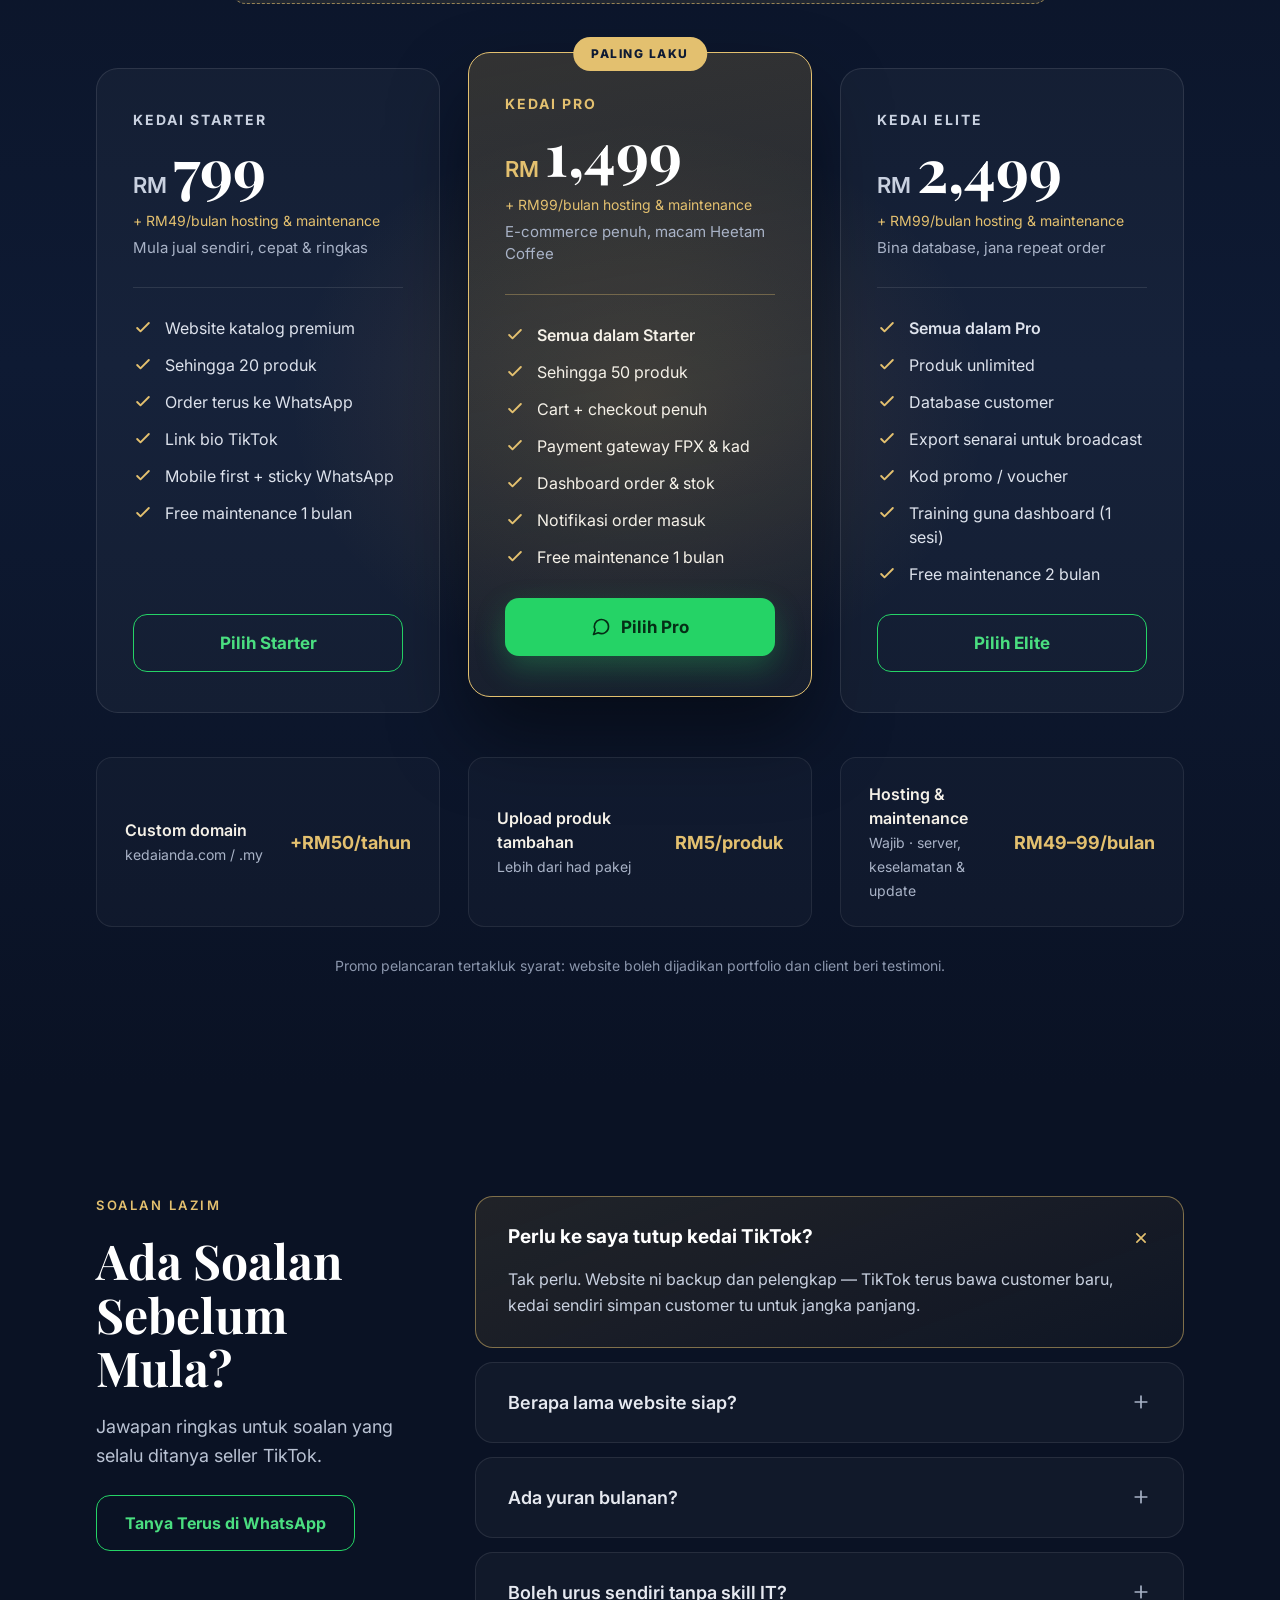
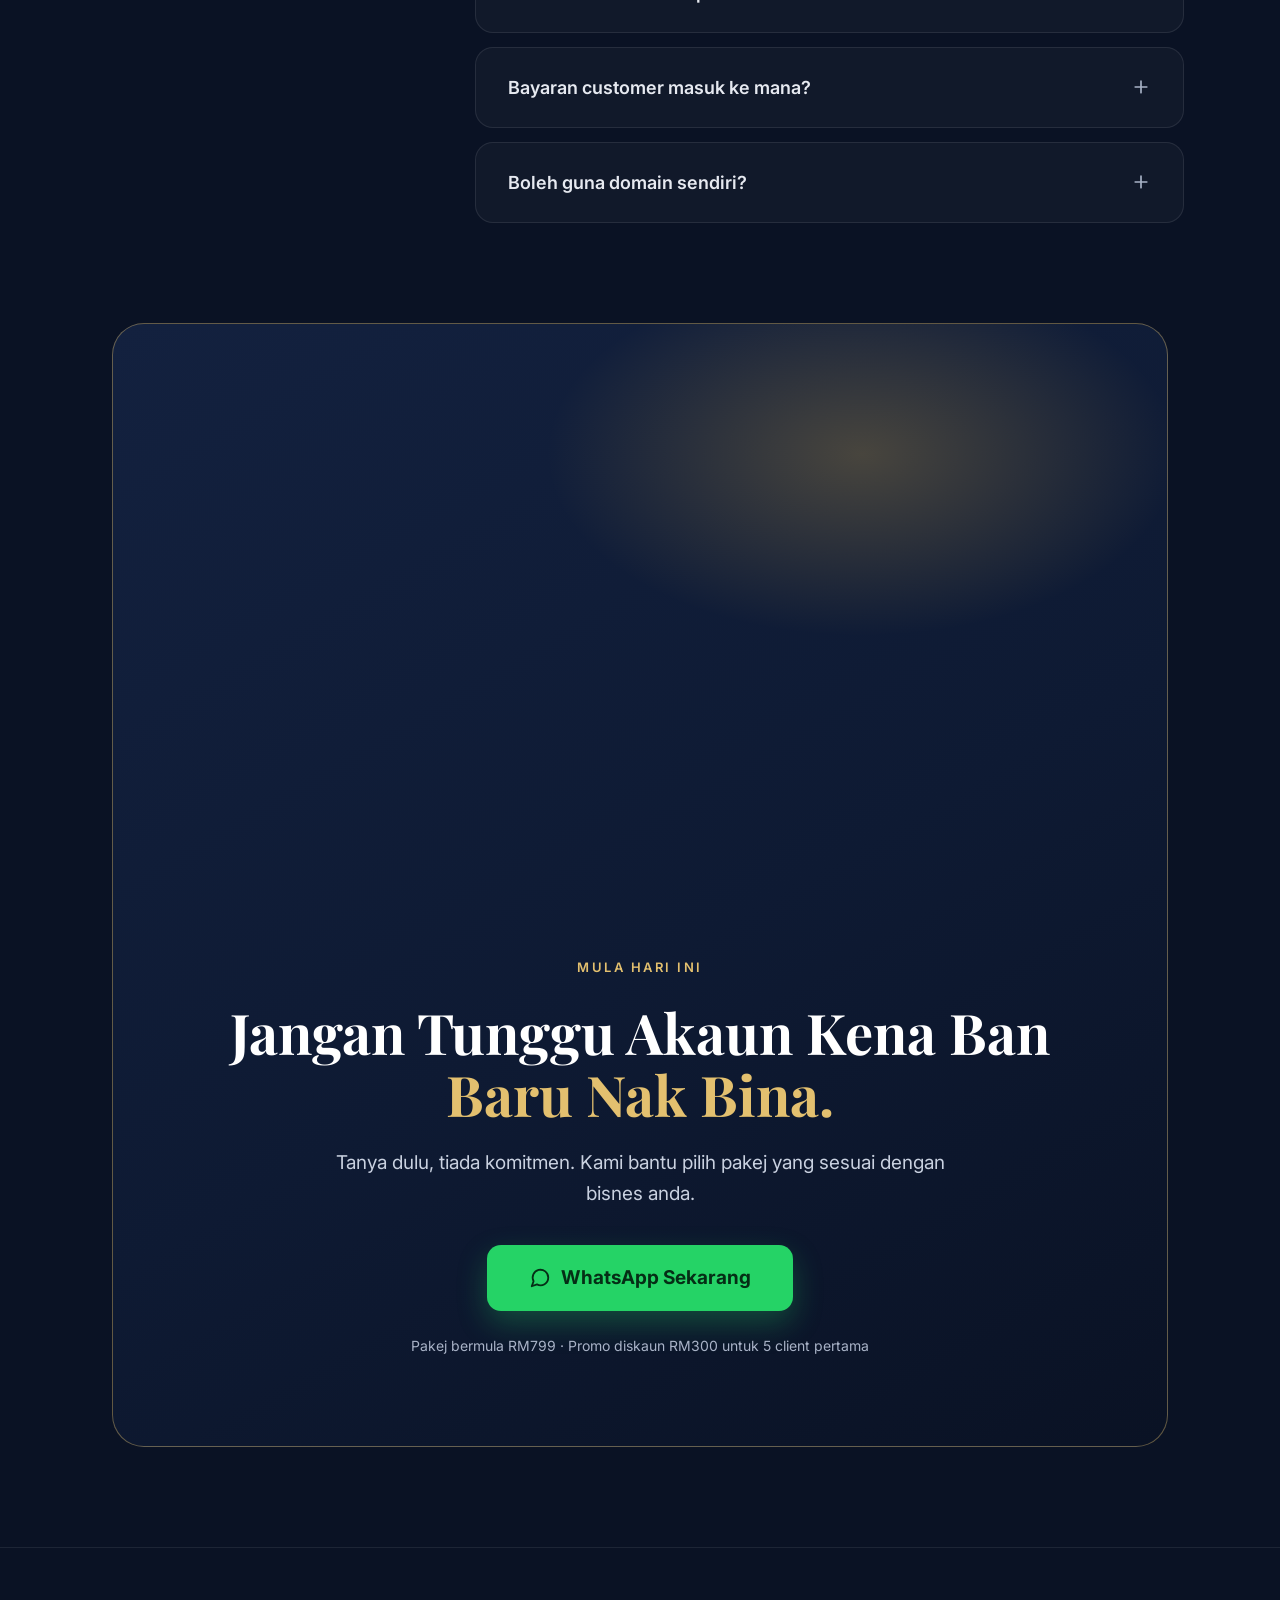
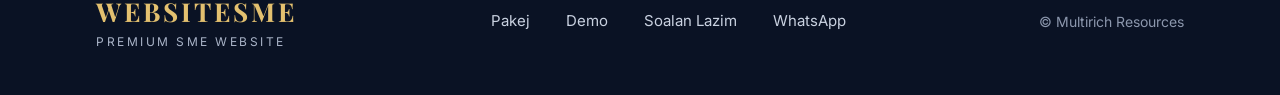
==== commit 46c12592: "Demo skincare: gambar produk sebenar + screenshot portfolio baru Co-Authored-By: Claude Opus 5.5 <no" ====
--- a/index.html
+++ b/index.html
@@ -638,7 +638,7 @@
       <article class="card t-skin">
         <div class="card-prev"><div class="browser">
           <div class="b-bar"><i></i><i></i><i></i><span>websitesme.my/demo/skincare</span></div>
-          <img class="b-shot" src="assets/preview/port-skincare.webp" alt="Preview kedai demo skincare" width="1000" height="625" loading="lazy"></div></div>
+          <img class="b-shot" src="assets/preview/port-skincare.webp?v=2" alt="Preview kedai demo skincare" width="1000" height="625" loading="lazy"></div></div>
         <div class="card-info">
           <div>
             <div class="card-title"><h3>Glow Skin Lab</h3><span class="pill demo">DEMO</span></div>
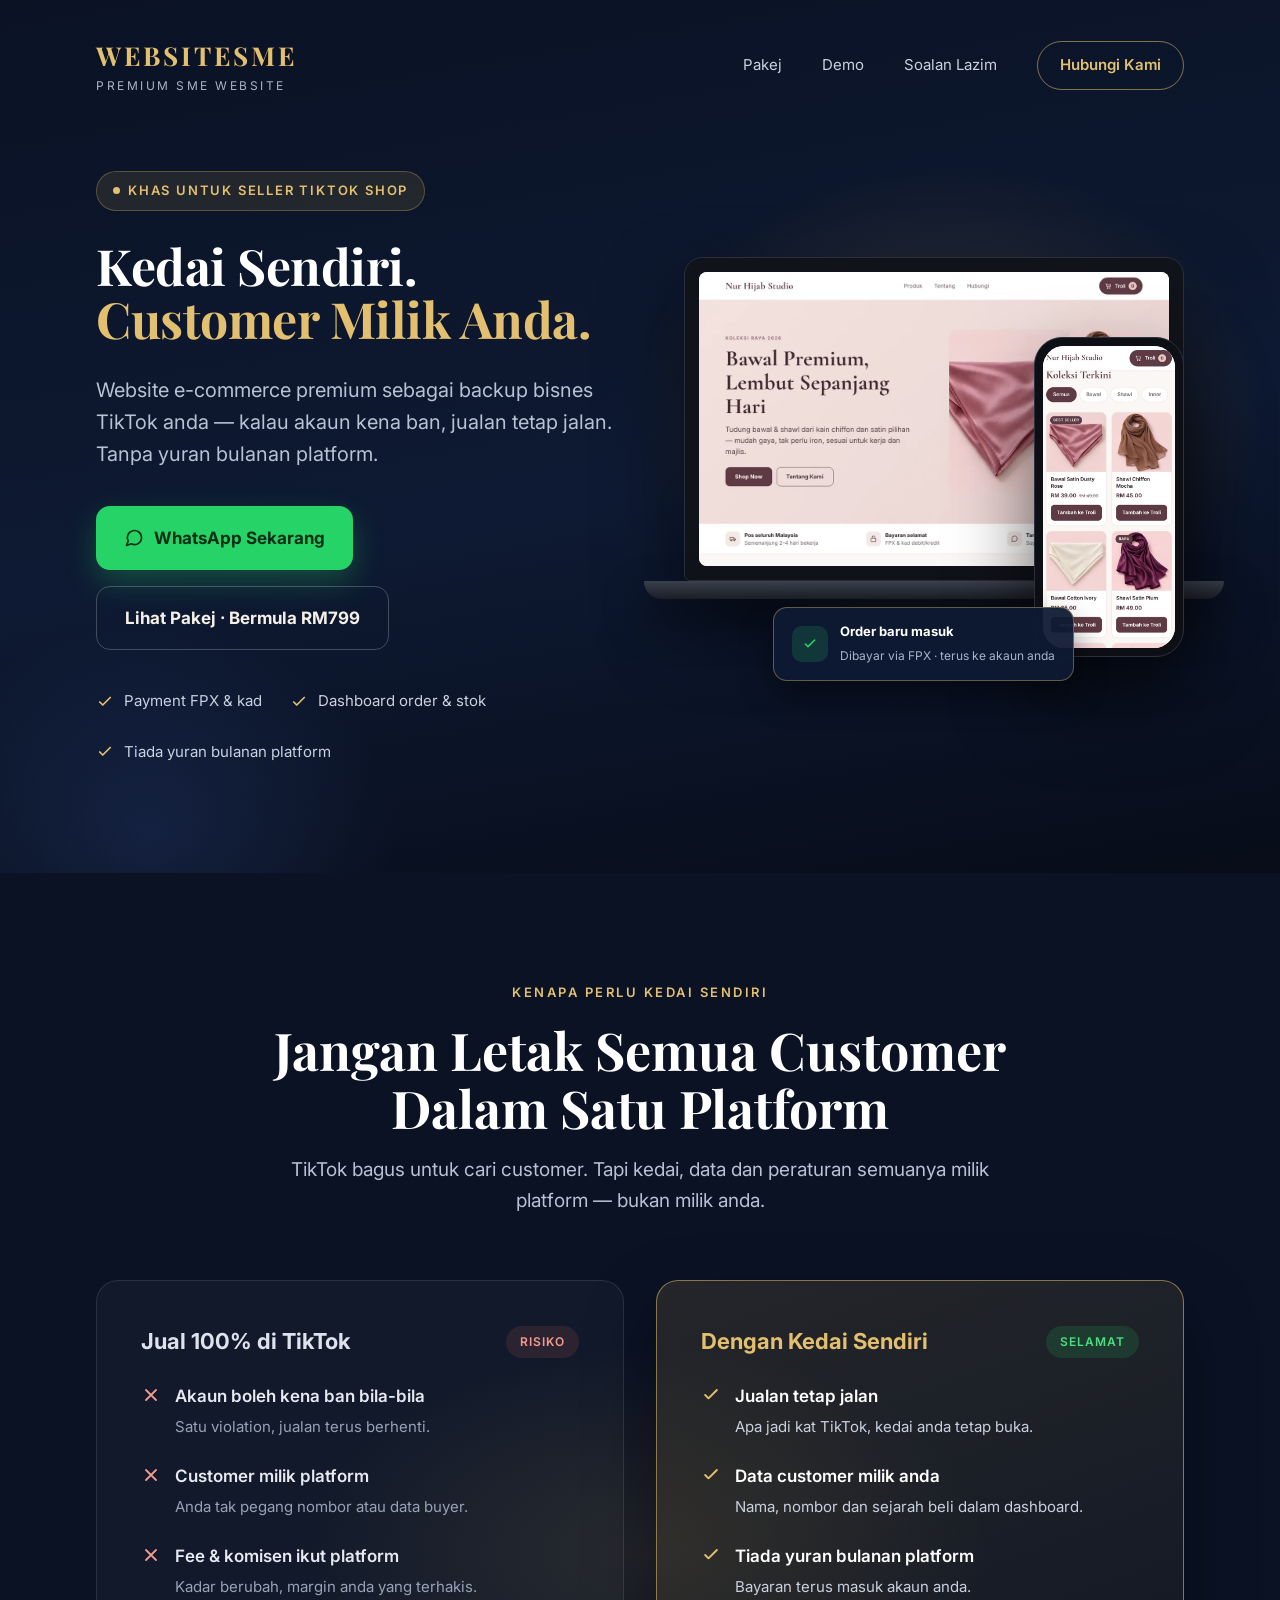
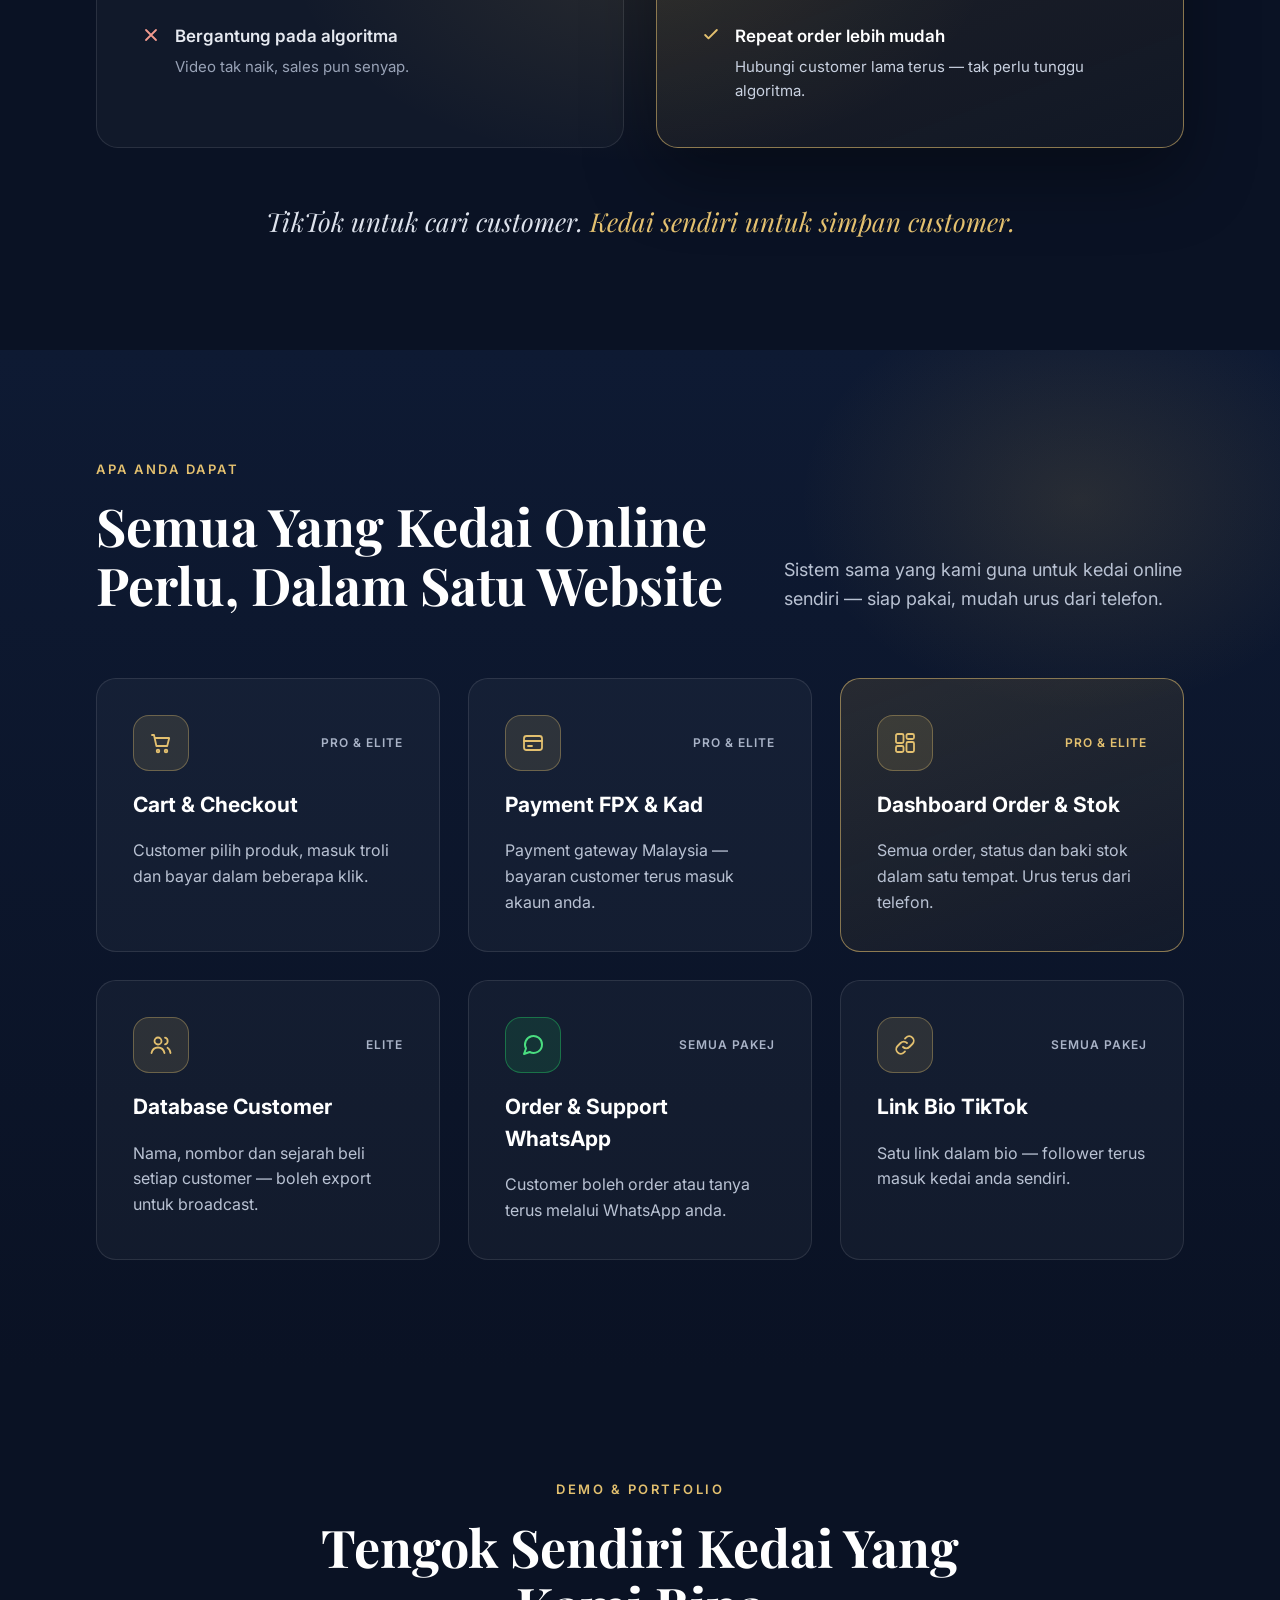
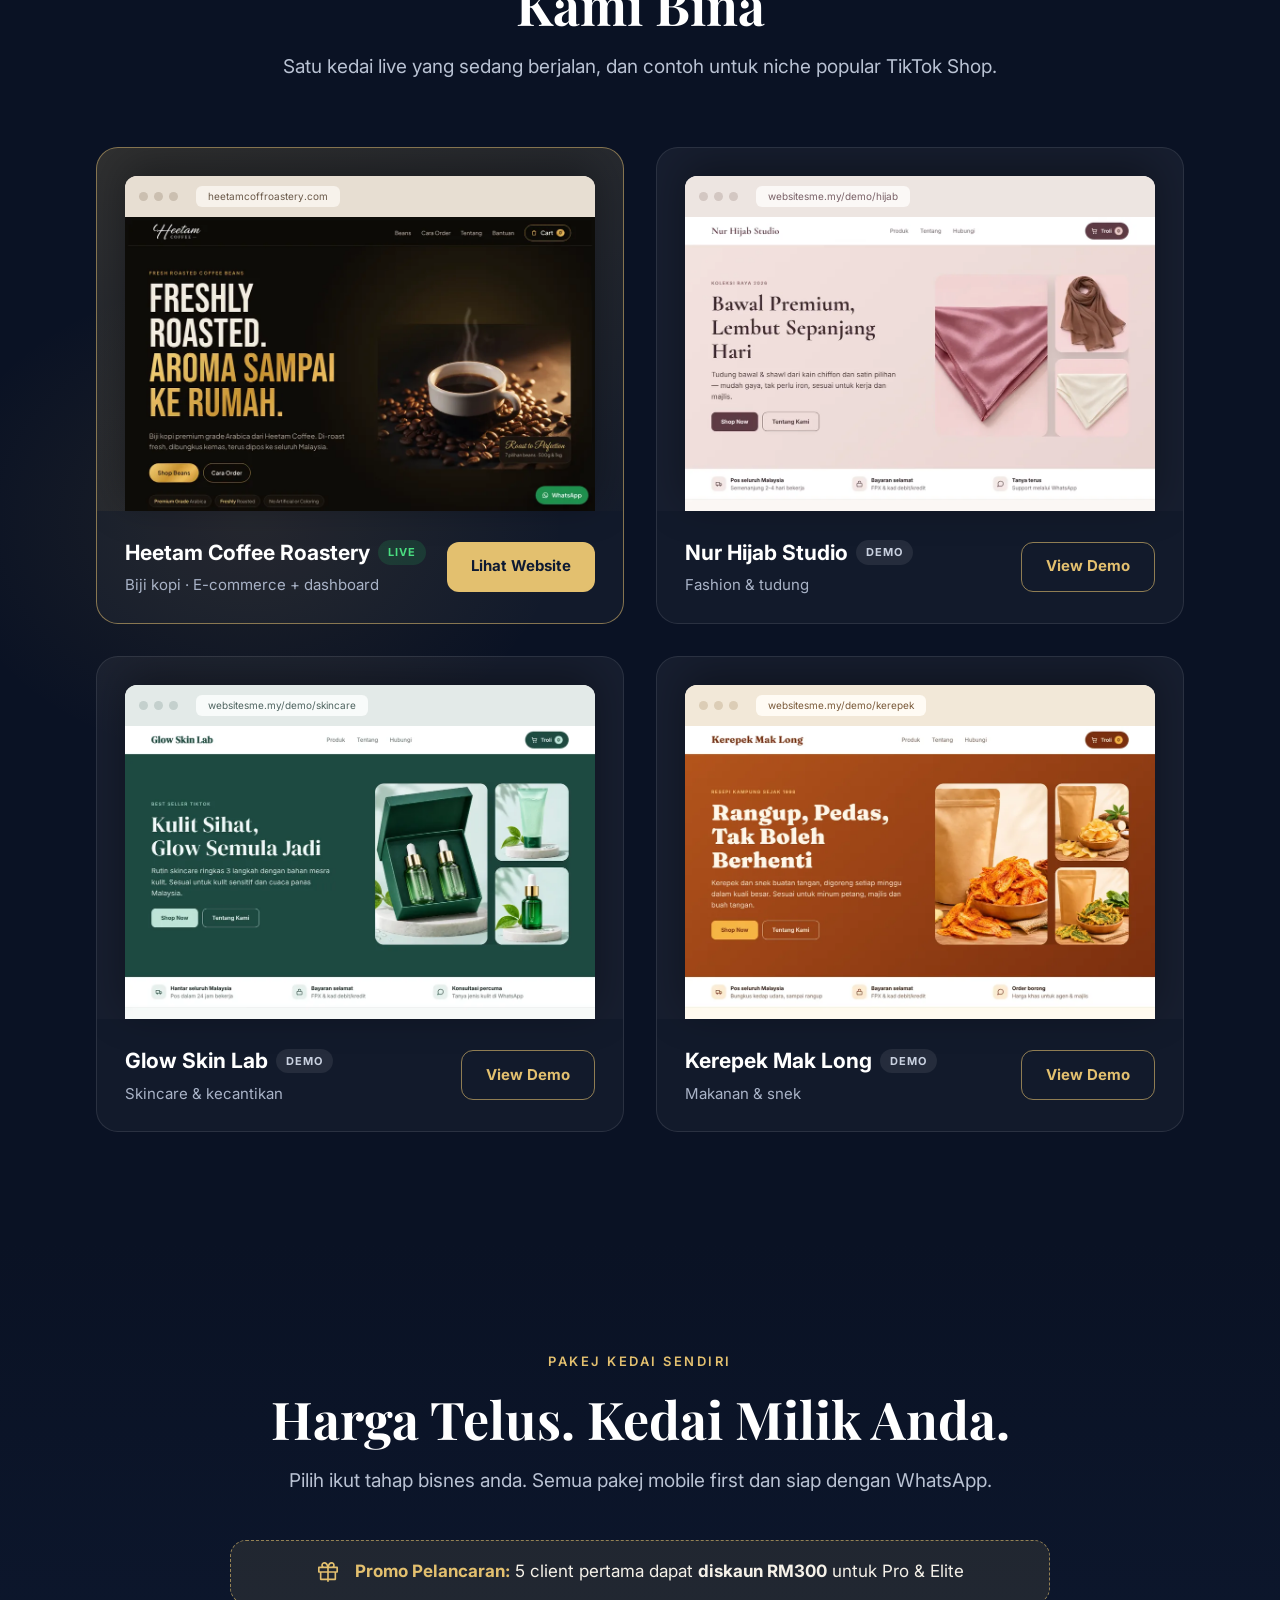
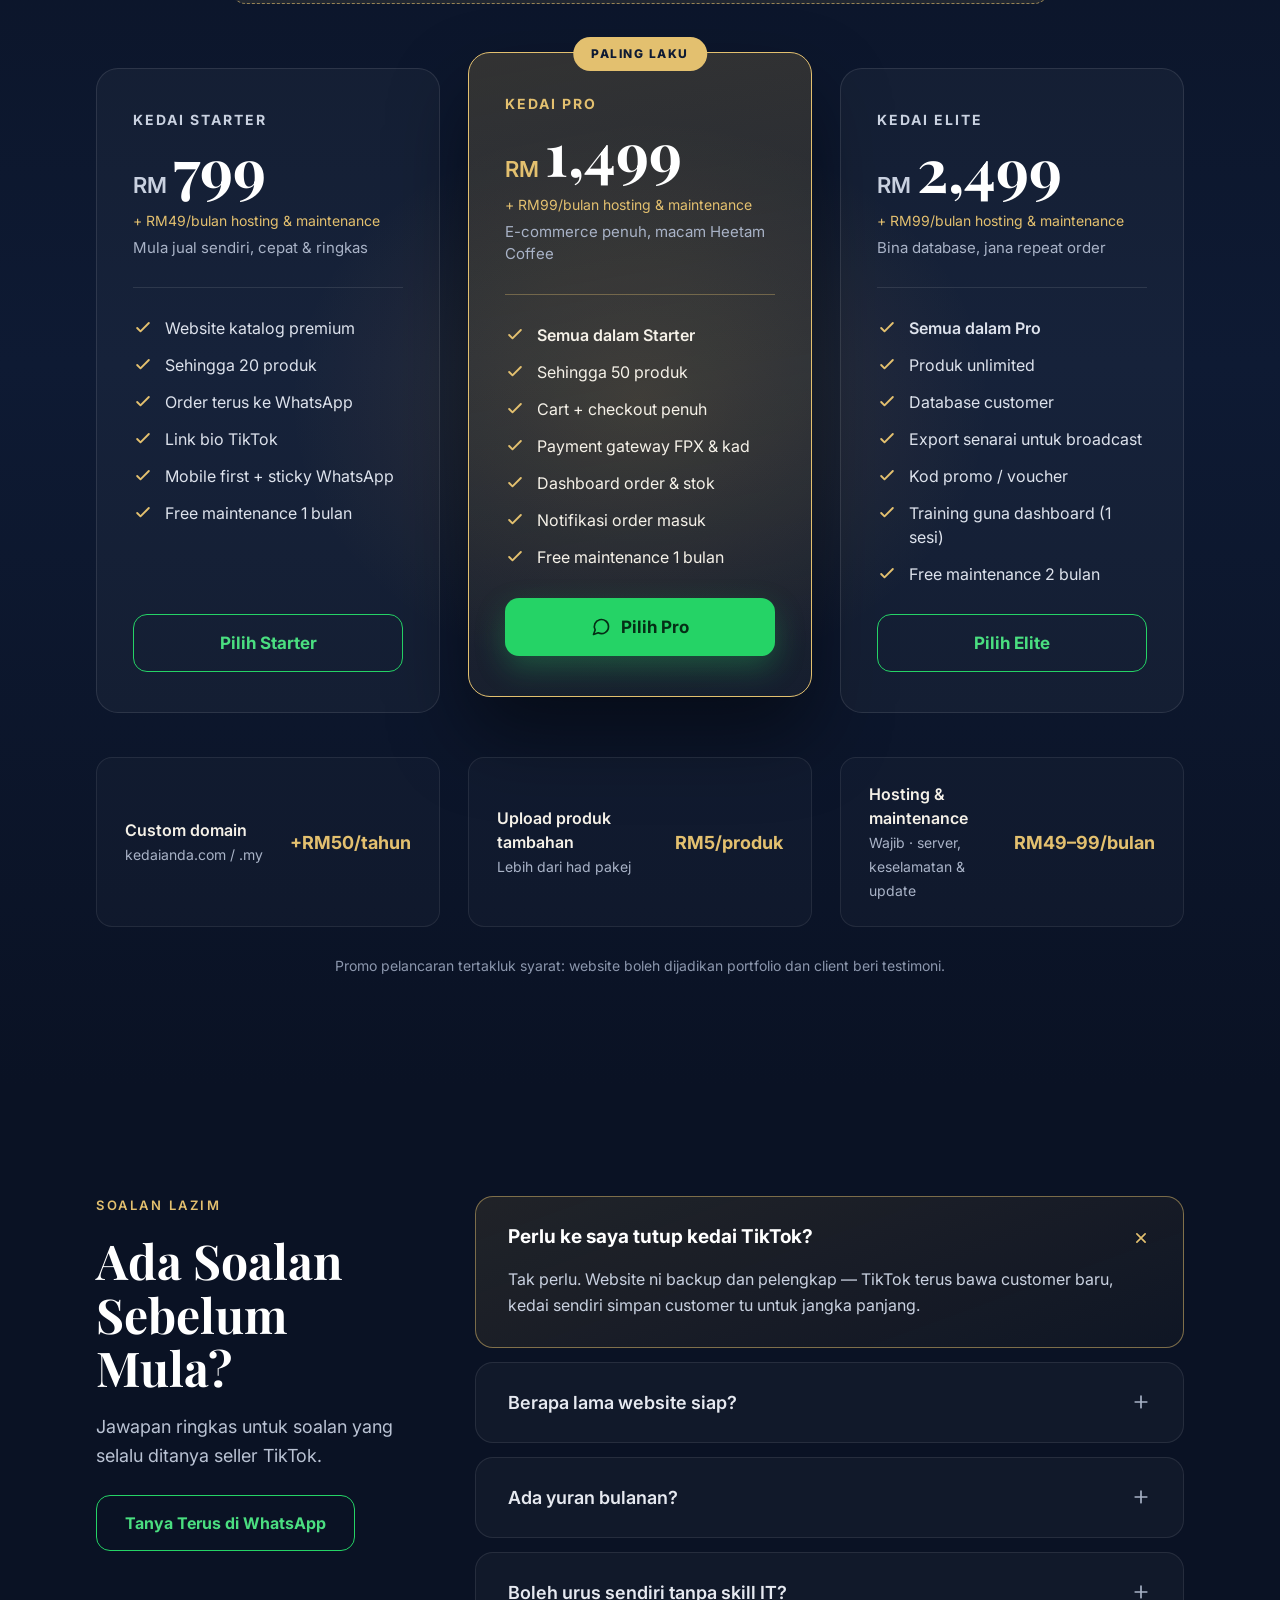
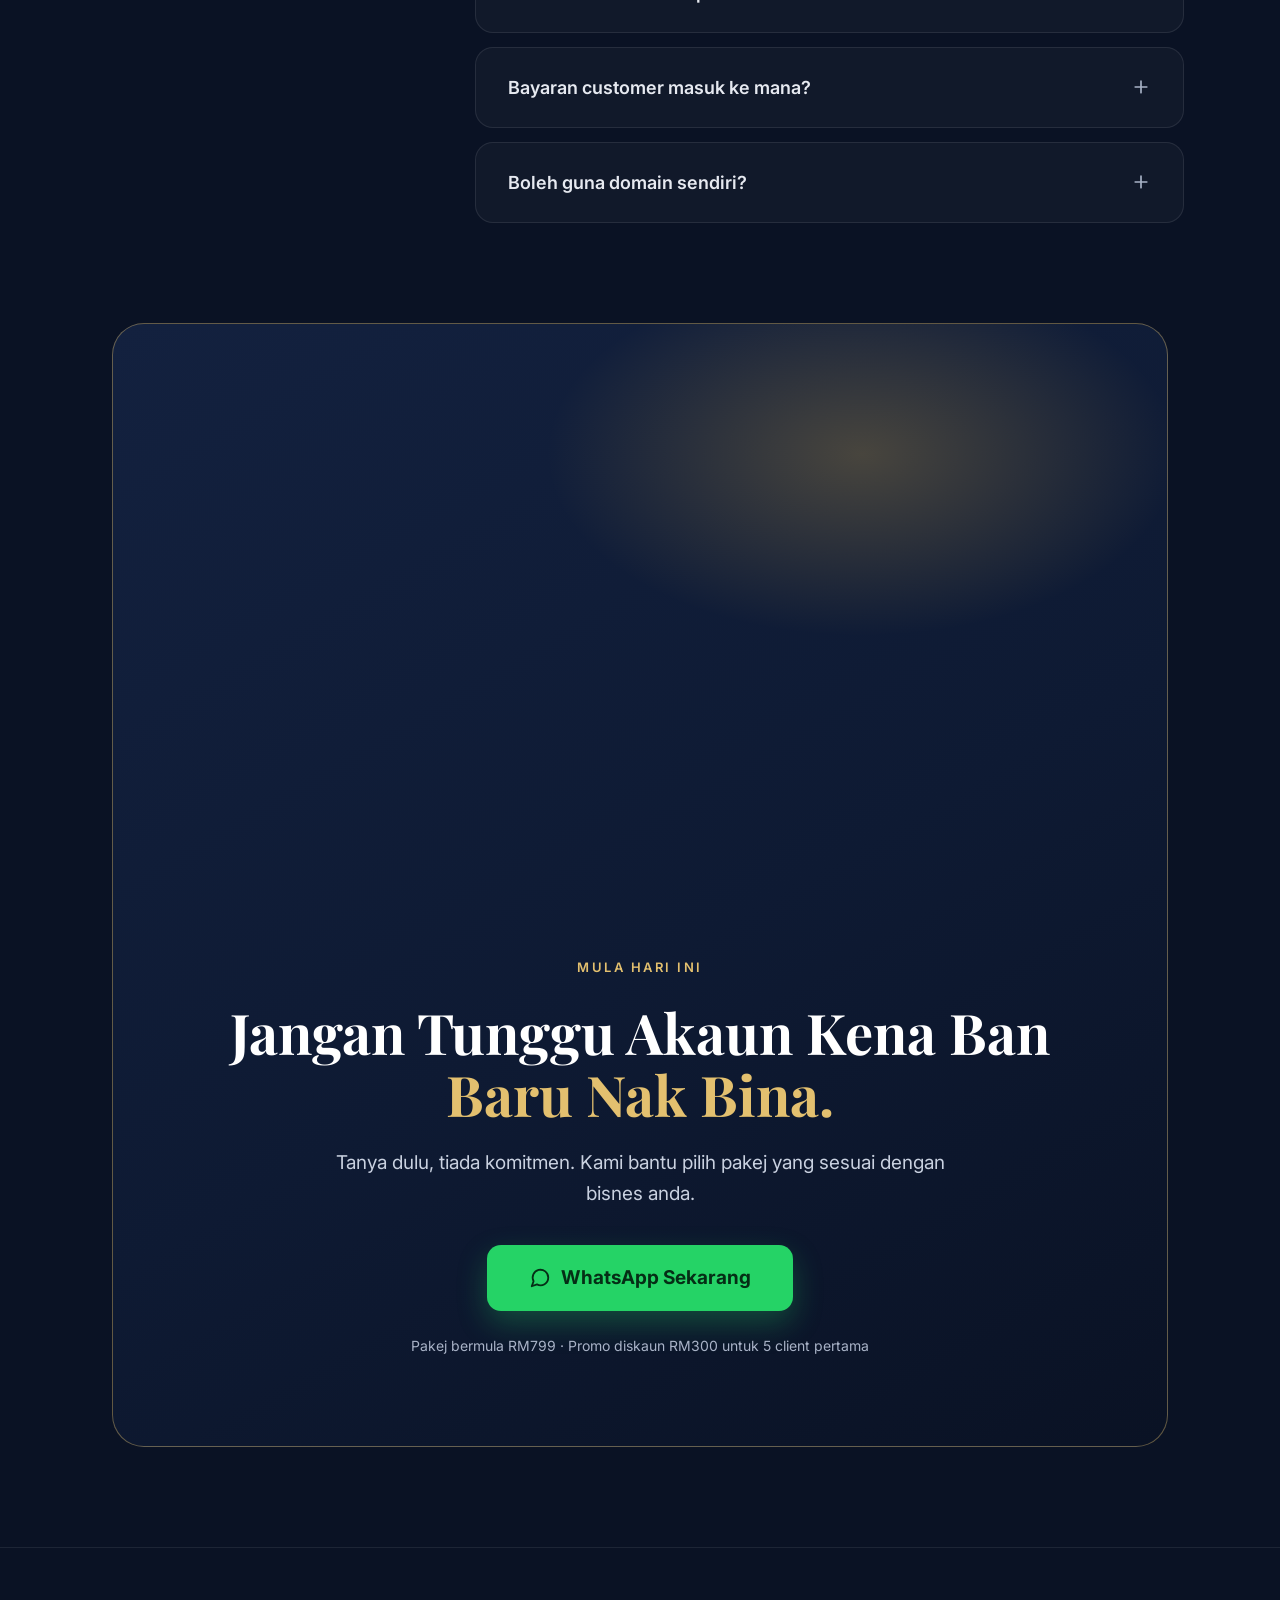
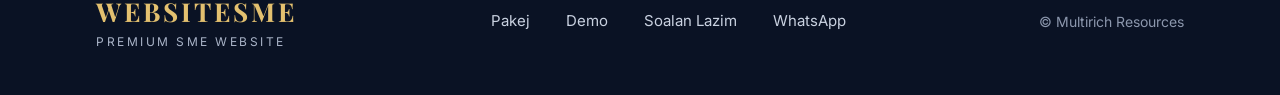
==== commit 19b1e02f: "Demo kerepek: gambar produk sebenar + screenshot portfolio baru Co-Authored-By: Claude Opus 5.5 <nor" ====
--- a/index.html
+++ b/index.html
@@ -651,7 +651,7 @@
       <article class="card t-kerepek">
         <div class="card-prev"><div class="browser">
           <div class="b-bar"><i></i><i></i><i></i><span>websitesme.my/demo/kerepek</span></div>
-          <img class="b-shot" src="assets/preview/port-kerepek.webp" alt="Preview kedai demo kerepek" width="1000" height="625" loading="lazy"></div></div>
+          <img class="b-shot" src="assets/preview/port-kerepek.webp?v=2" alt="Preview kedai demo kerepek" width="1000" height="625" loading="lazy"></div></div>
         <div class="card-info">
           <div>
             <div class="card-title"><h3>Kerepek Mak Long</h3><span class="pill demo">DEMO</span></div>
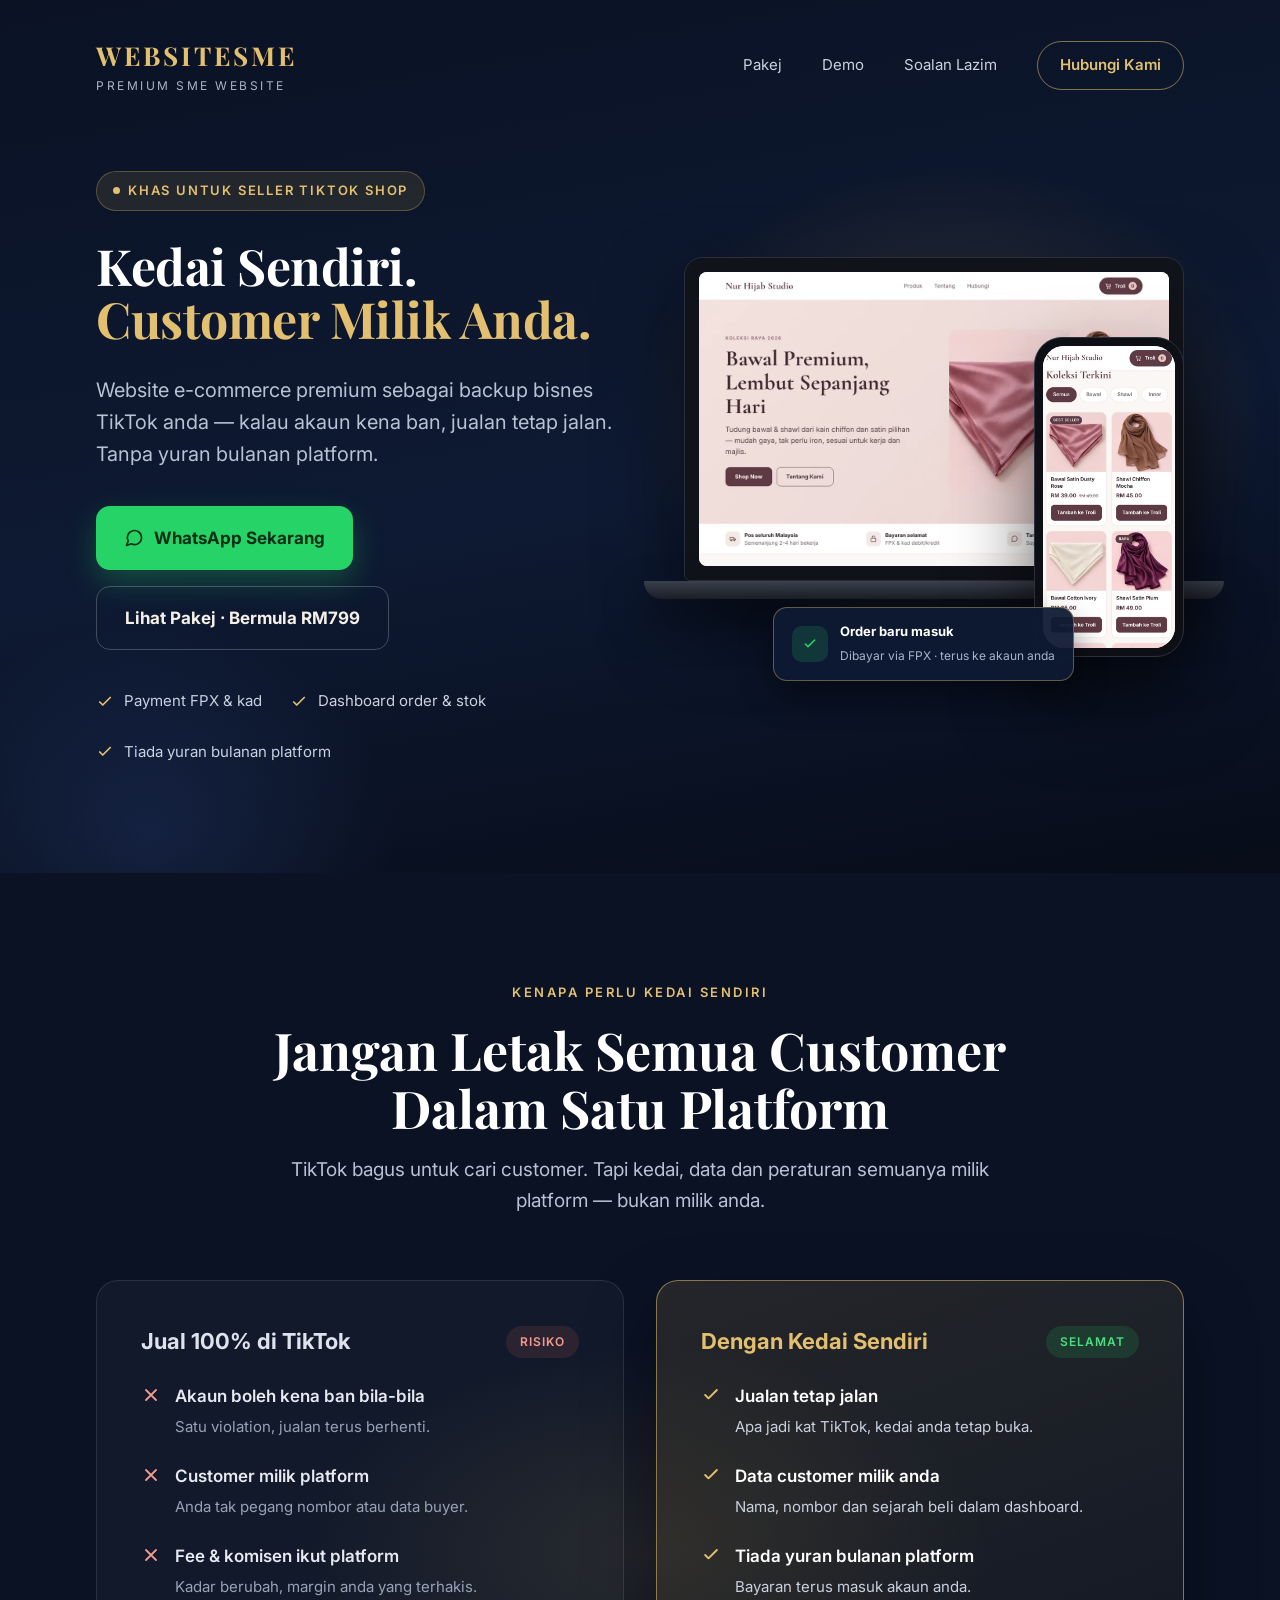
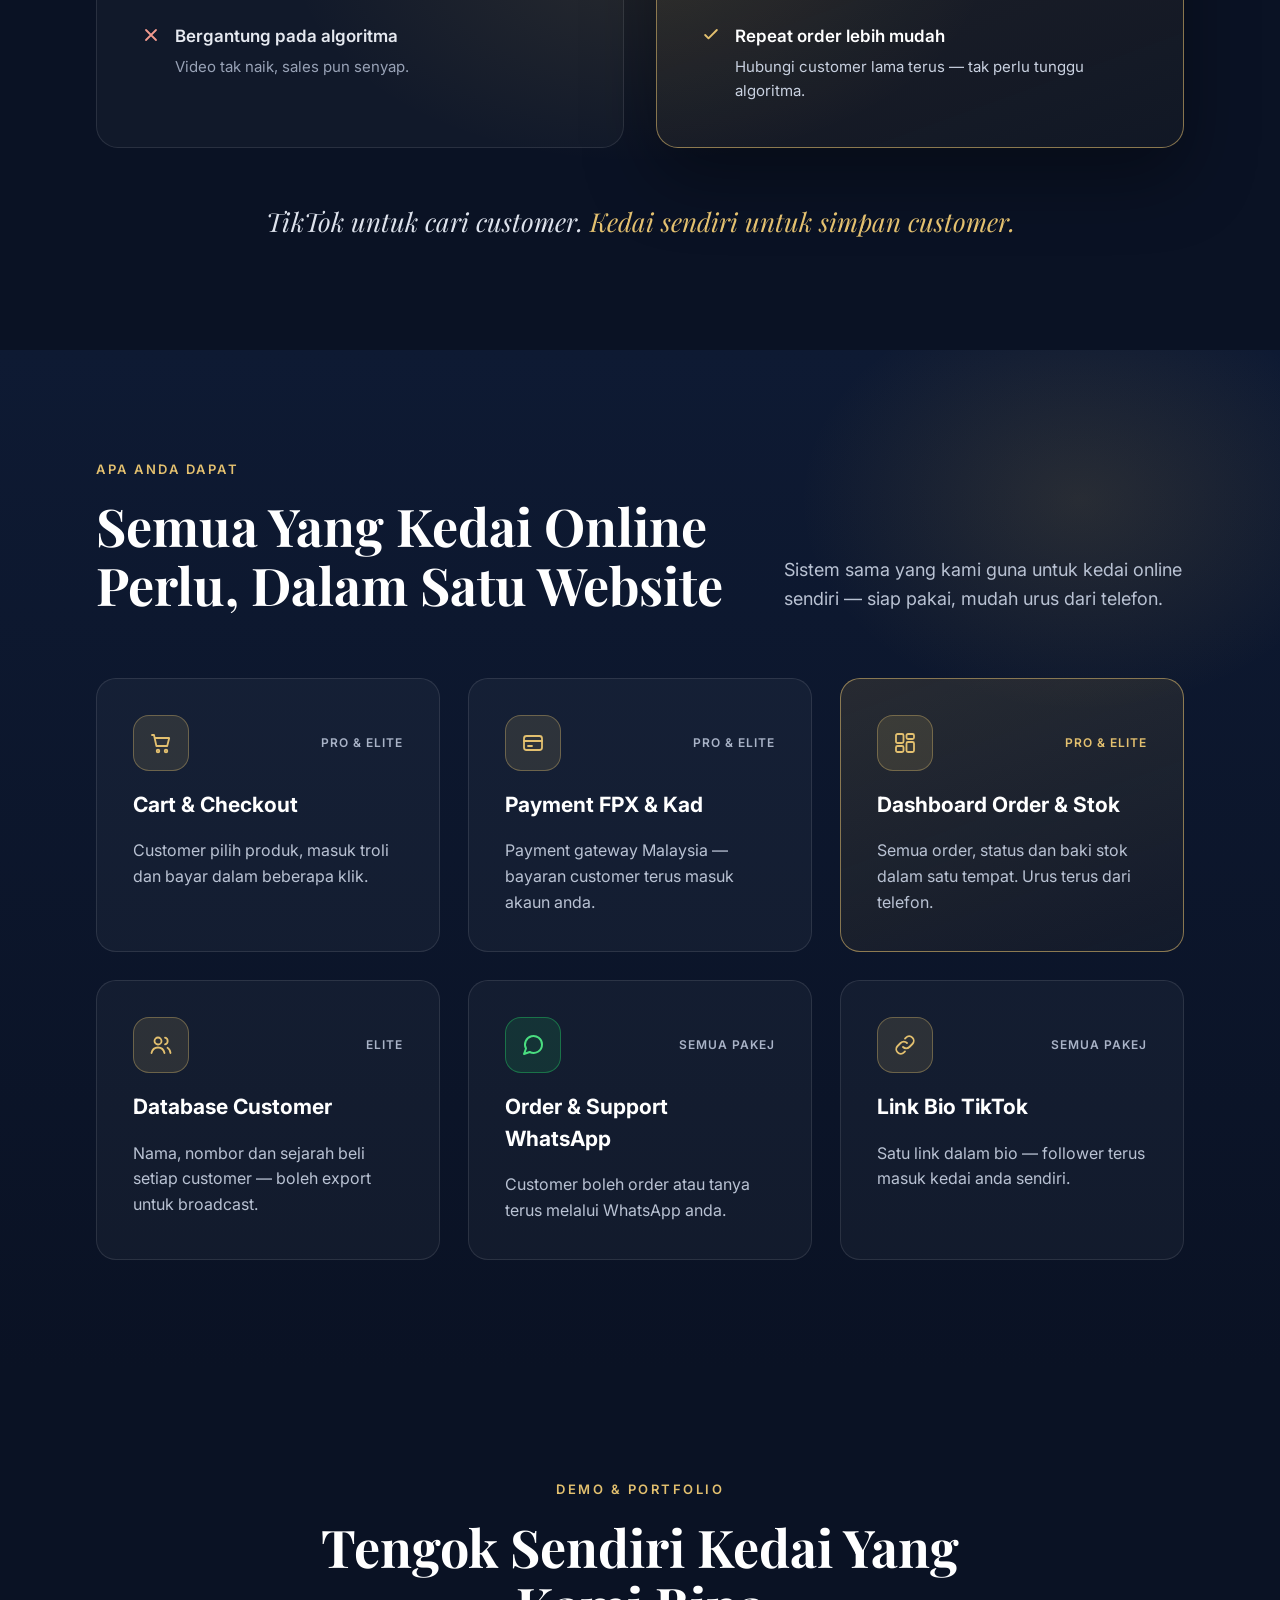
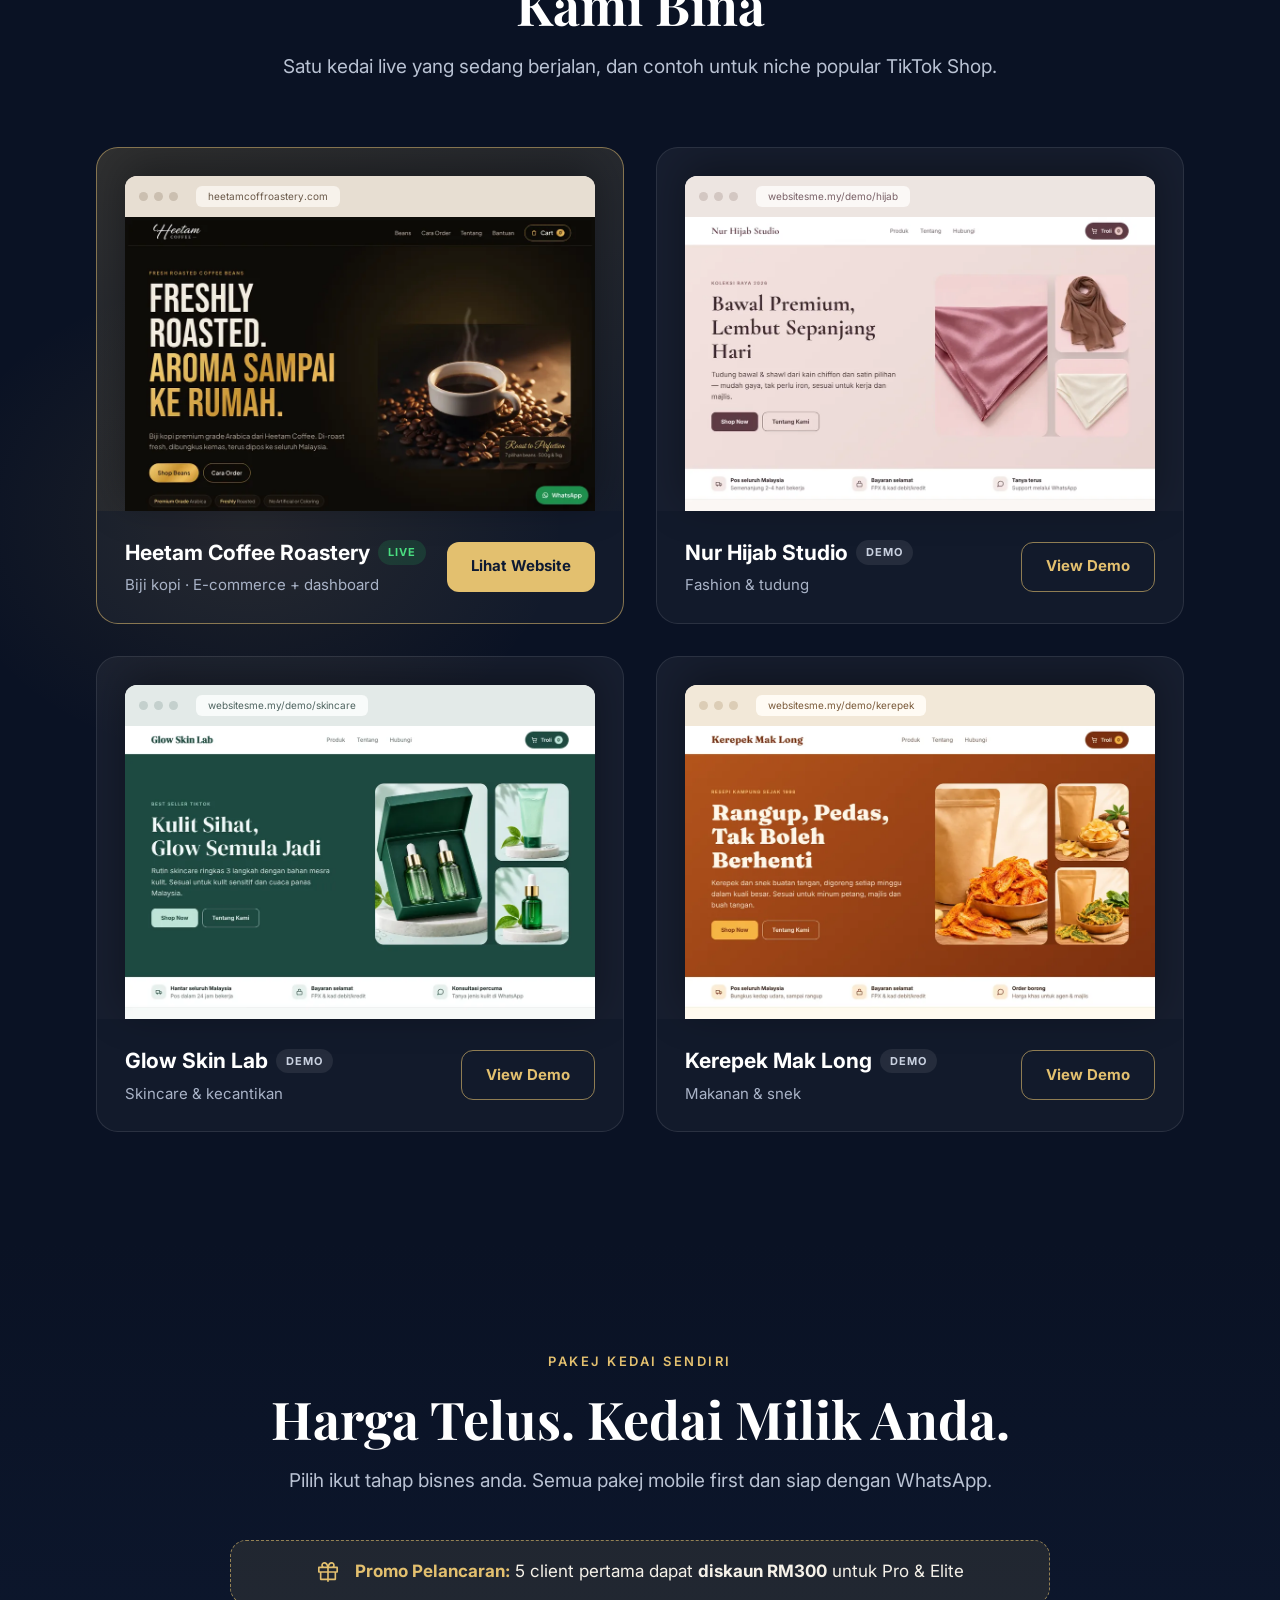
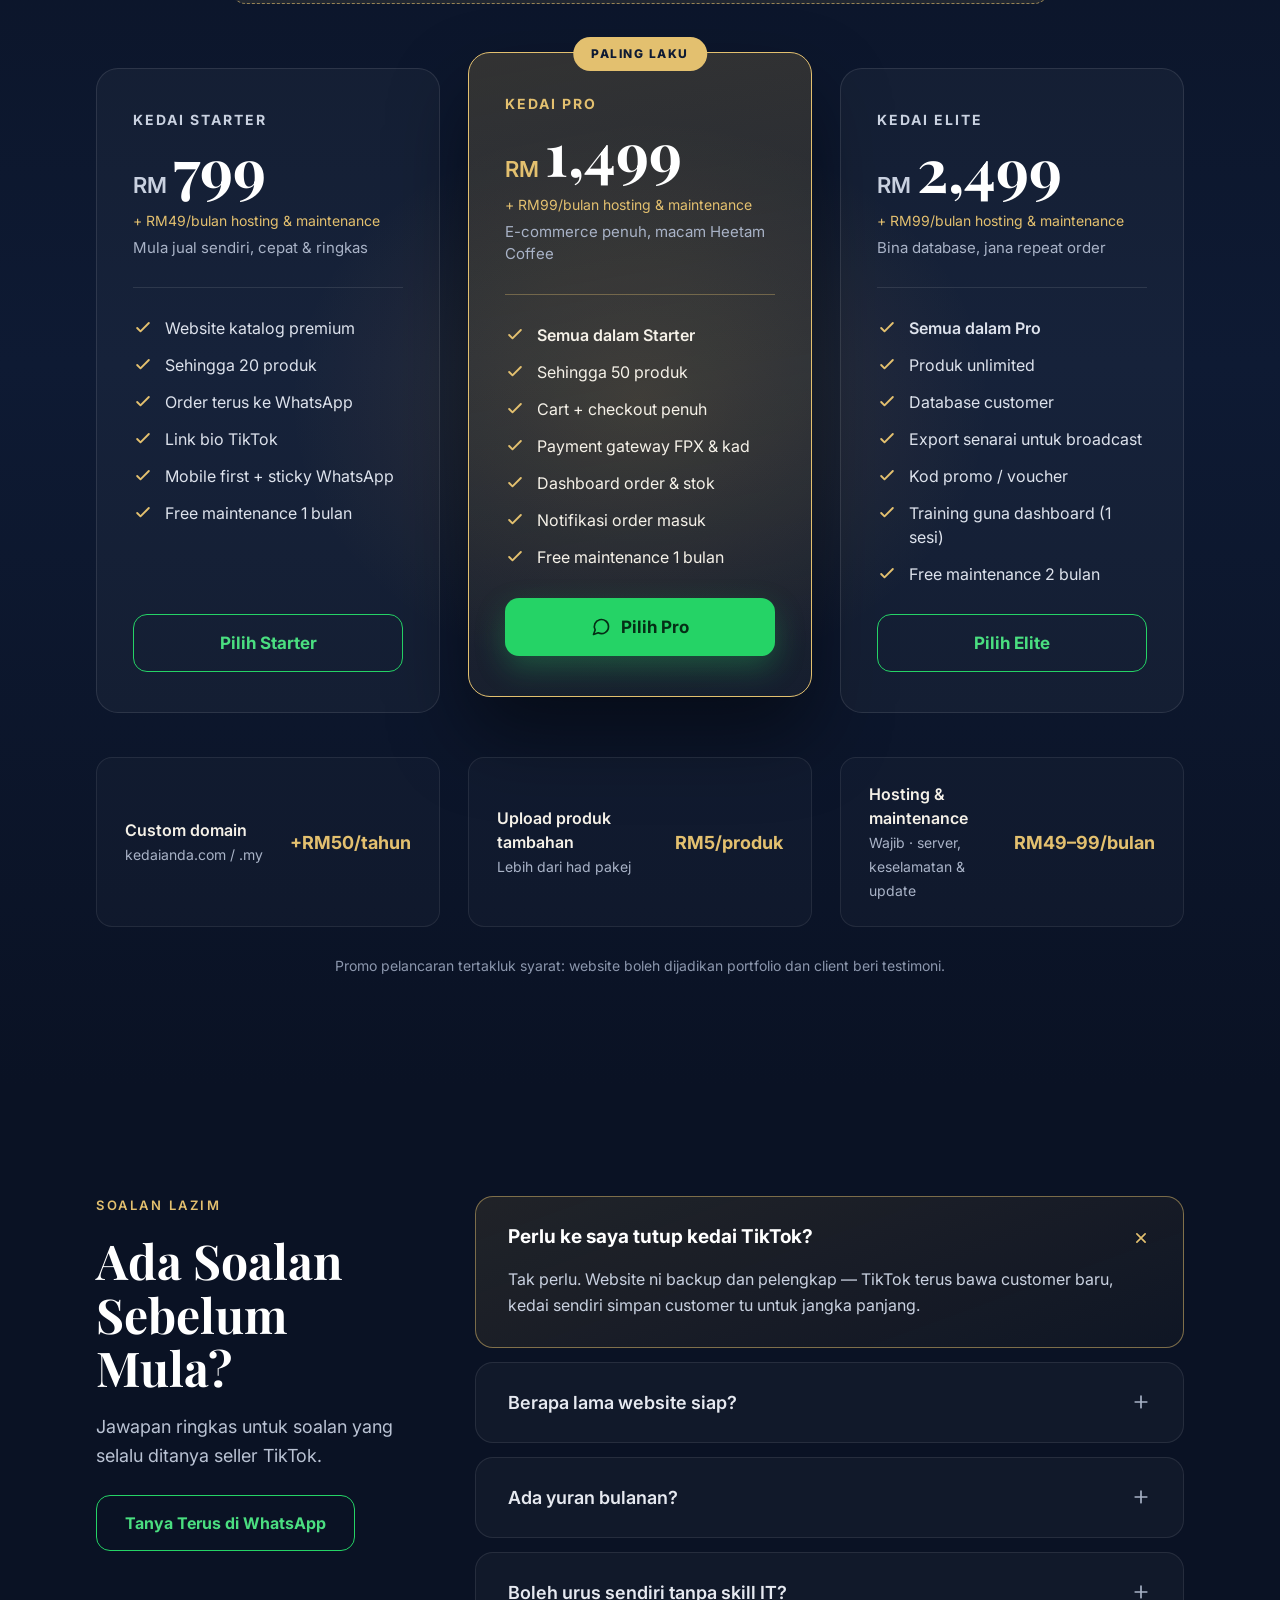
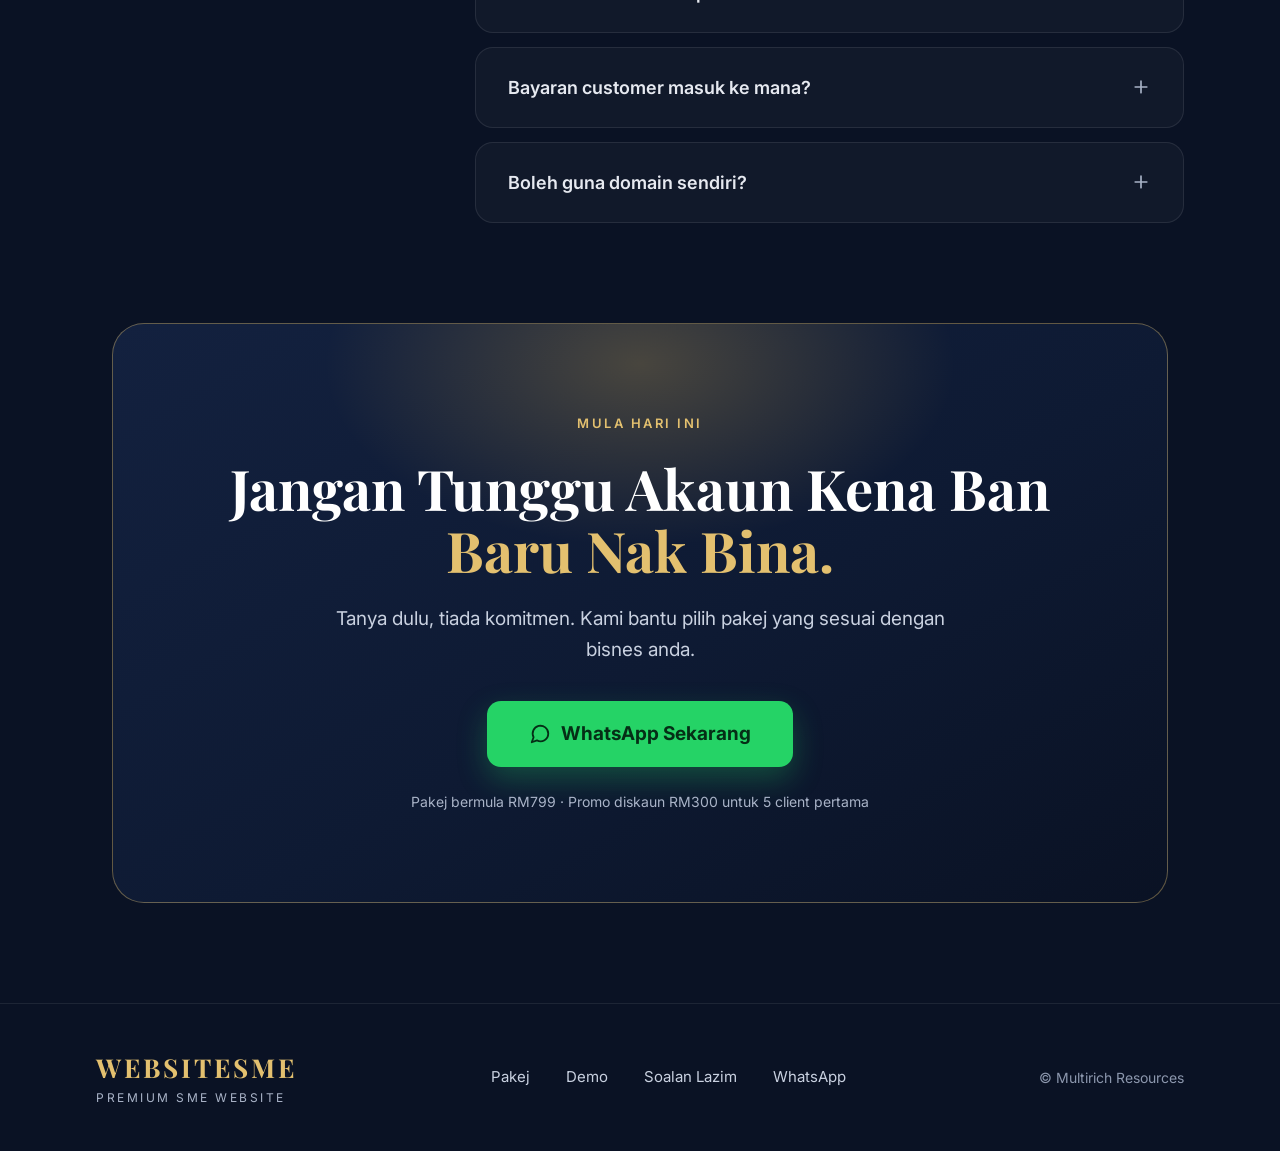
==== commit c40b0cba: "Fix ruang kosong dalam kotak CTA akhir (glow ambil ruang layout) Co-Authored-By: Claude Opus 5.5 <no" ====
--- a/index.html
+++ b/index.html
@@ -263,7 +263,8 @@
 /* final cta */
 .final{position:relative;margin:0 20px;padding:52px 24px;border-radius:26px;overflow:hidden;background:linear-gradient(150deg,#13213F 0%,#0E1A33 55%,#0A1224 100%);border:1px solid rgba(227,192,111,.4);display:flex;flex-direction:column;align-items:center;gap:18px;text-align:center}
 .final .glow{left:50%;top:-160px;width:500px;height:360px;margin-left:-250px;background:radial-gradient(closest-side,rgba(201,162,75,.30),rgba(201,162,75,0) 70%)}
-.final>*{position:relative}
+.final>*:not(.glow){position:relative}
+.final>.glow{position:absolute}
 .final p{font-size:16px;line-height:1.6;color:#C9D1E0;max-width:620px}
 .final .btn{align-self:stretch;min-height:60px;font-size:17px;margin-top:8px}
 .final small{font-size:13px;line-height:1.5;color:var(--muted2)}
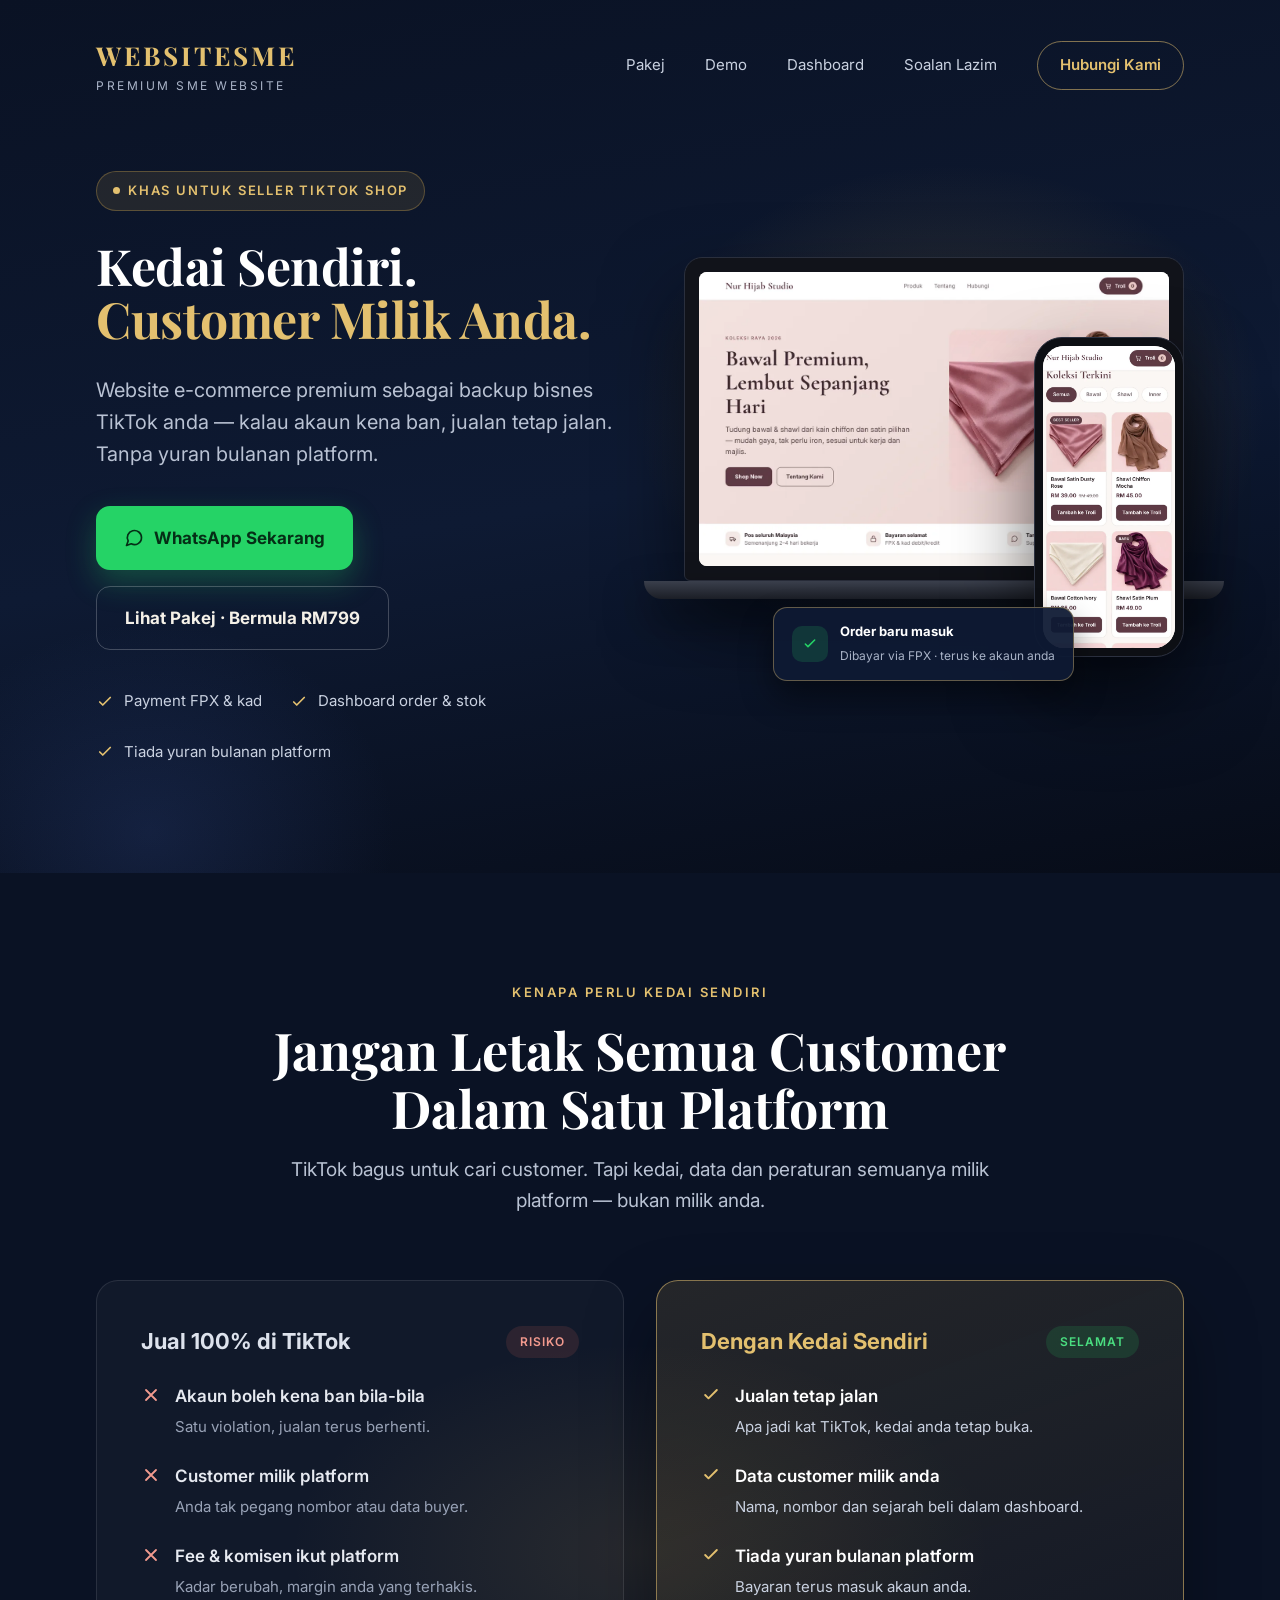
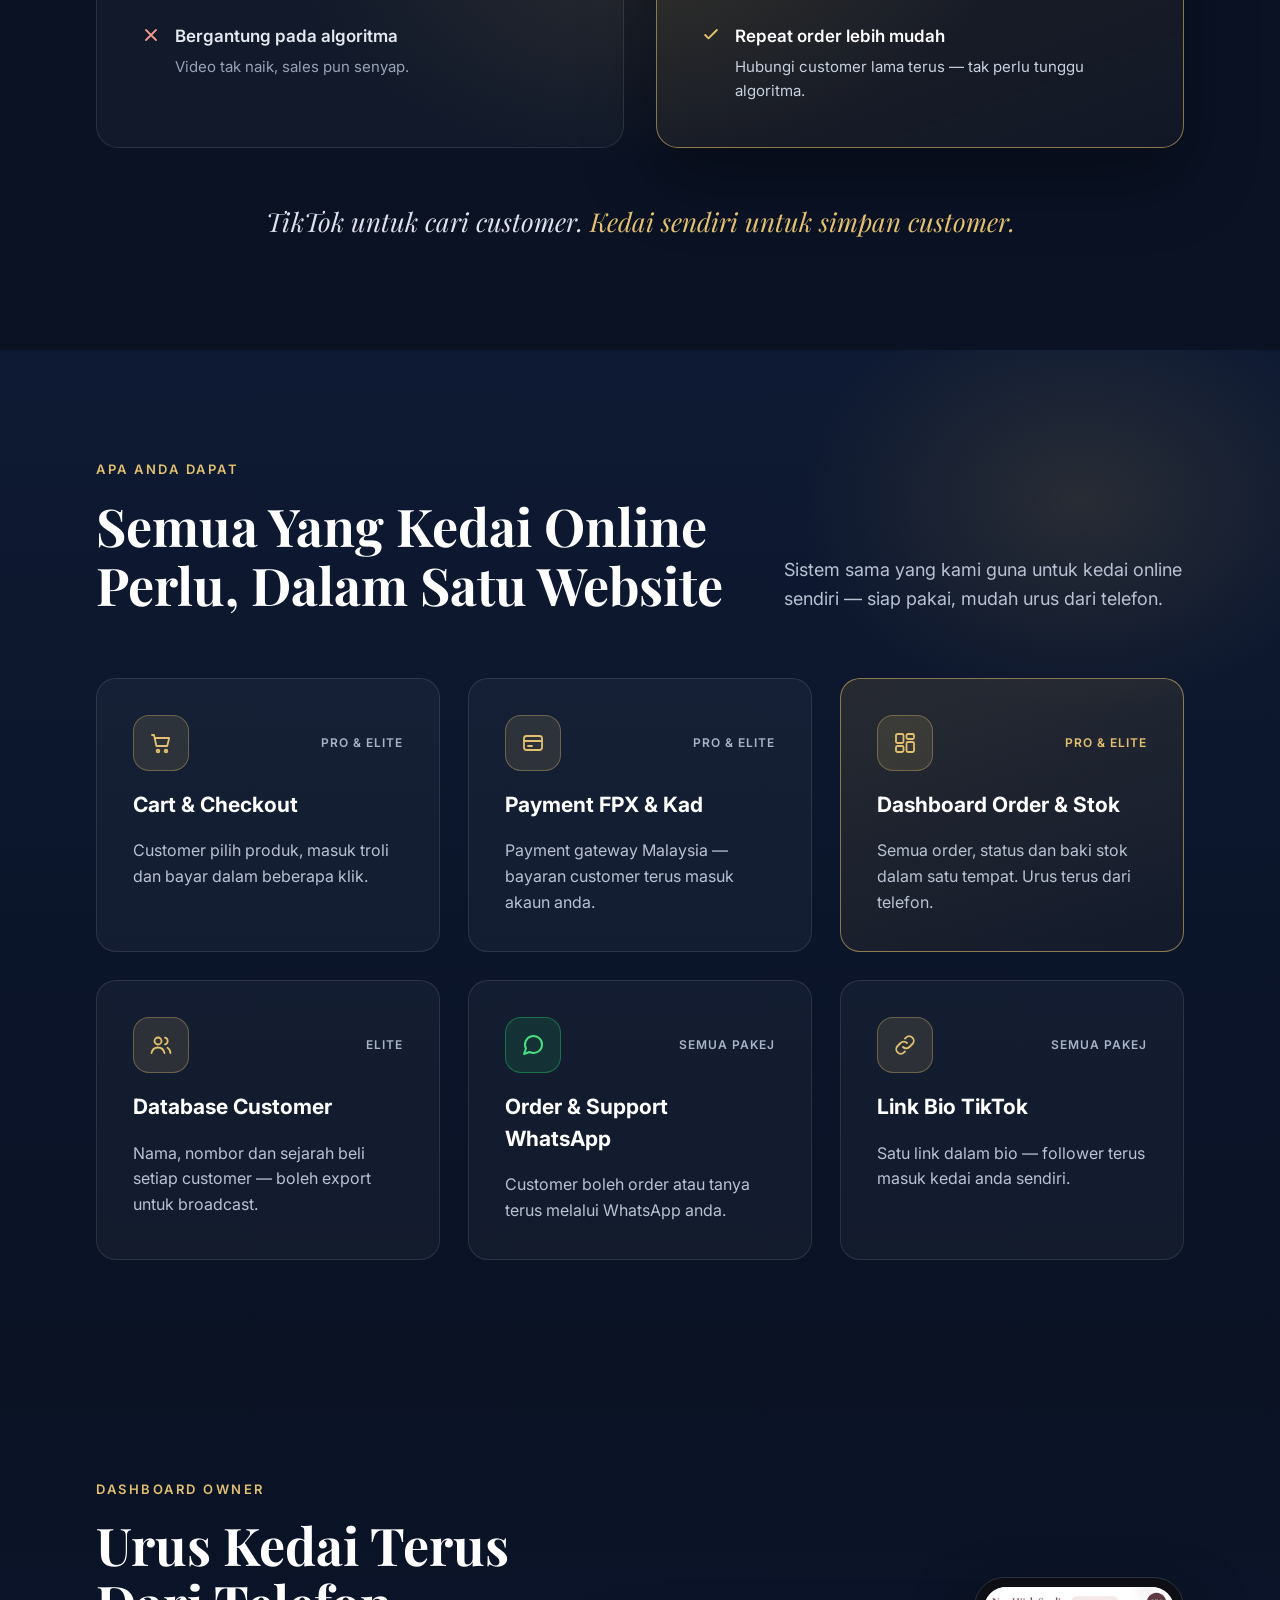
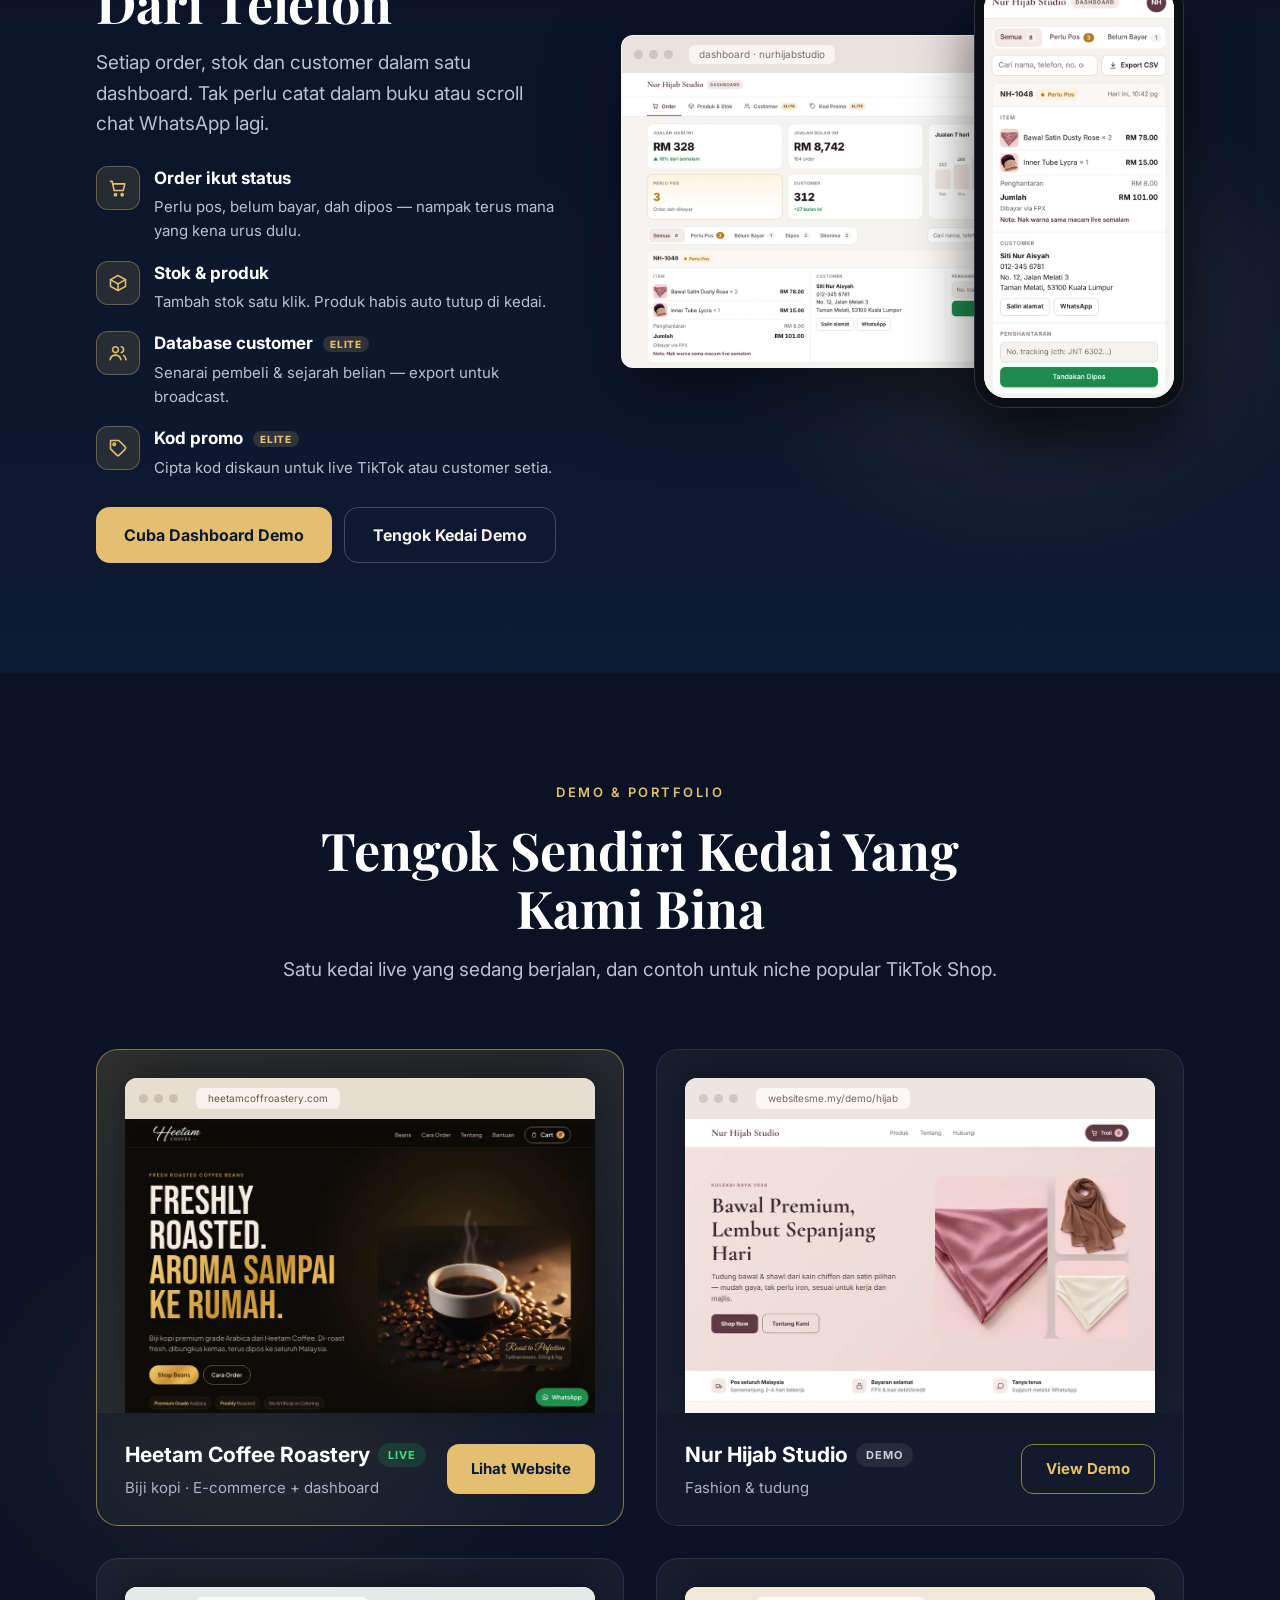
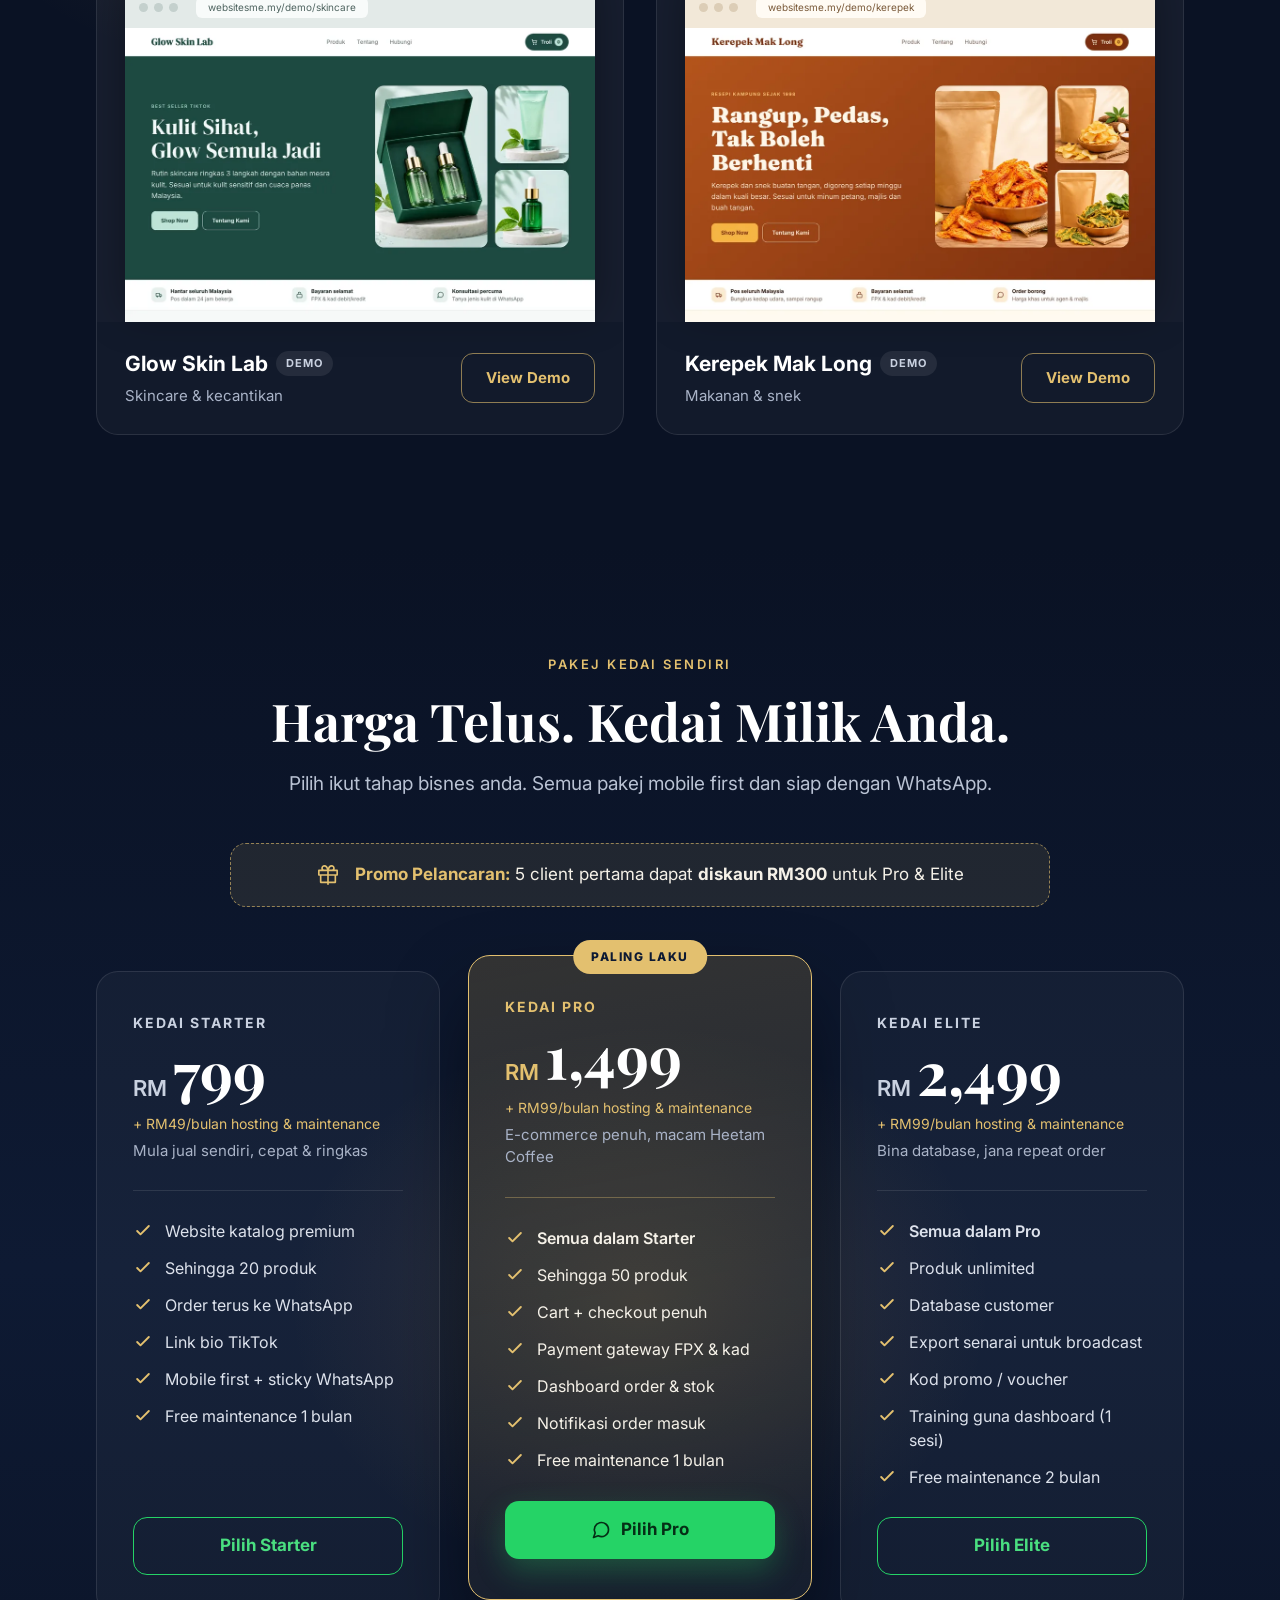
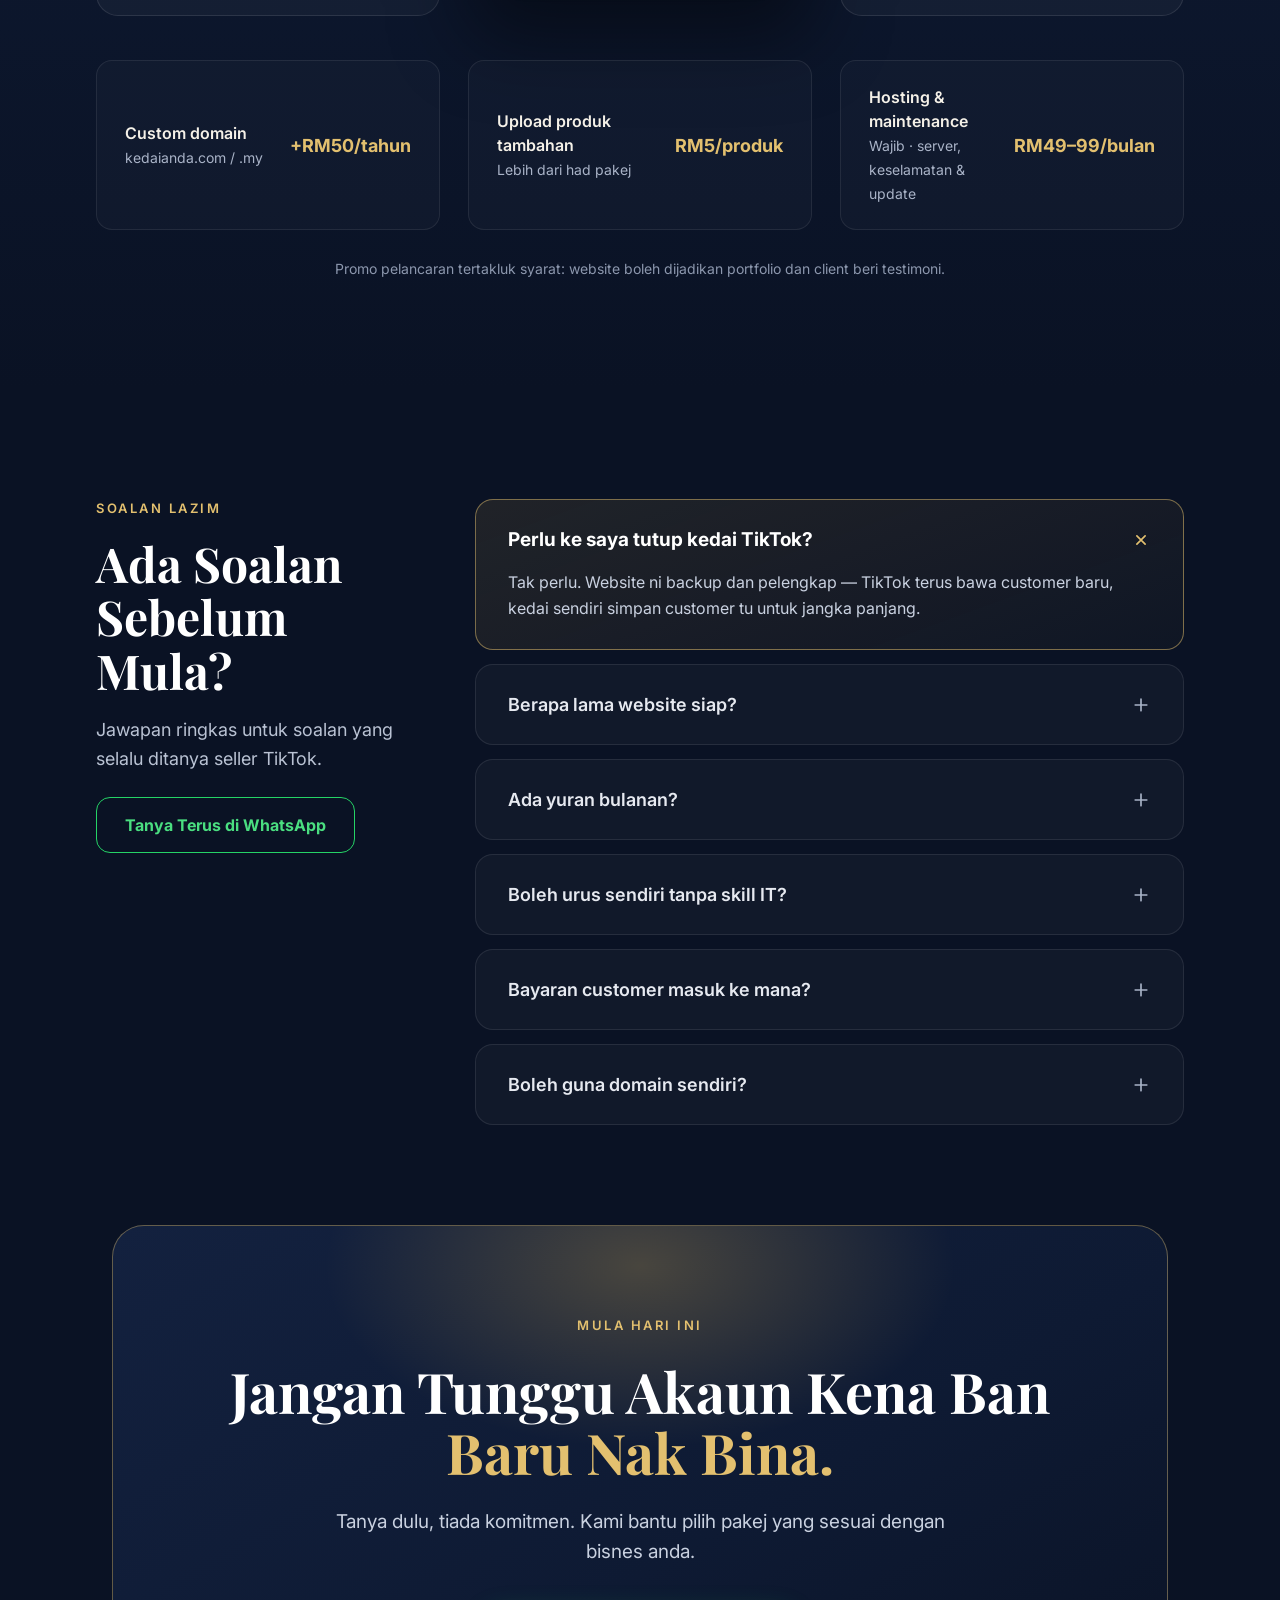
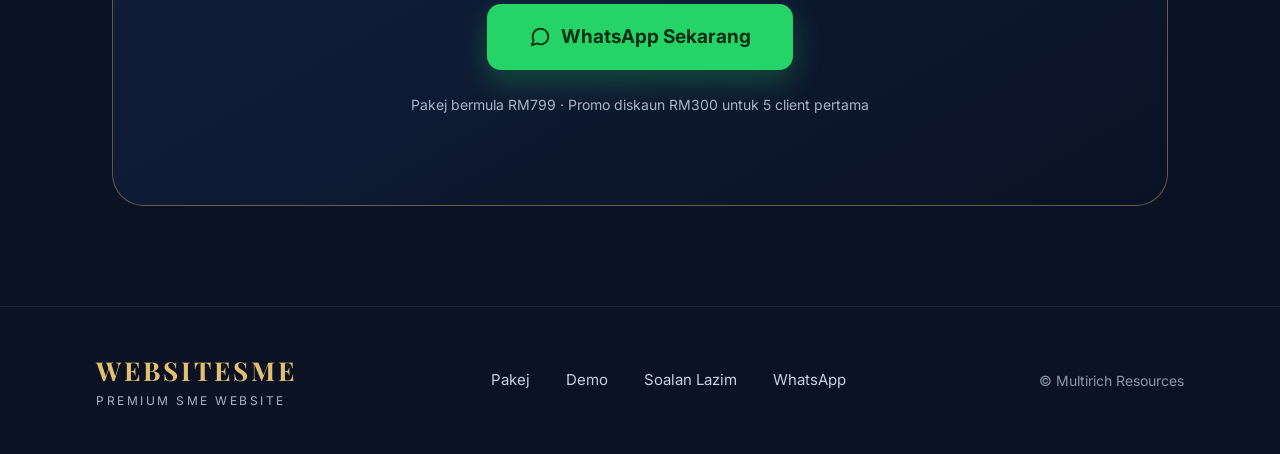
==== commit 60154623: "Tambah dashboard owner demo + section Dashboard di homepage /demo/dashboard: order ikut status, tand" ====
--- a/index.html
+++ b/index.html
@@ -128,6 +128,28 @@
 .b-shot{display:block;width:100%;height:auto;aspect-ratio:16/10;object-fit:cover;object-position:top center}
 .mock::after{content:"";position:absolute;inset:auto 10% -20px;height:60px;background:radial-gradient(closest-side,rgba(0,0,0,.45),transparent);z-index:-1}
 
+/* dashboard */
+.dash{background:linear-gradient(180deg,#0A1224 0%,#0E1A33 100%)}
+.dash .glow{right:-200px;top:200px;width:900px;height:700px;background:radial-gradient(closest-side,rgba(201,162,75,.14),rgba(201,162,75,0) 70%)}
+.dash-grid{position:relative;display:grid;gap:44px}
+.dash-copy{display:flex;flex-direction:column;gap:16px}
+.dash-list{list-style:none;display:flex;flex-direction:column;gap:18px;margin-top:10px}
+.dash-list li{display:flex;gap:14px;align-items:flex-start}
+.di{flex:none;width:44px;height:44px;border-radius:12px;background:rgba(227,192,111,.12);border:1px solid rgba(227,192,111,.35);display:flex;align-items:center;justify-content:center}
+.dash-list b{display:block;font-size:16px;font-weight:700;color:#fff;margin-bottom:3px}
+.dash-list b em{font-style:normal;font-size:10px;font-weight:800;letter-spacing:.8px;padding:2px 7px;border-radius:999px;background:rgba(227,192,111,.16);color:var(--gold);margin-left:6px;vertical-align:middle}
+.dash-list span{font-size:14.5px;line-height:1.55;color:var(--muted)}
+.dash-ctas{display:flex;flex-direction:column;gap:12px;margin-top:12px}
+.dash-mock{position:relative;padding-top:72px;padding-bottom:40px}
+.dash-browser{border-radius:12px;overflow:hidden;border:1px solid rgba(255,255,255,.14);box-shadow:0 30px 70px rgba(0,0,0,.5);background:#F6F3F1;margin-right:70px}
+.db-bar{display:flex;align-items:center;gap:6px;padding:9px 12px;background:#E9E3E0}
+.db-bar i{width:9px;height:9px;border-radius:50%;background:#CFC5C1}
+.db-bar span{margin-left:10px;padding:2px 10px;border-radius:6px;background:#F7F4F2;font-size:10px;color:#7A6A70}
+.dash-browser img{display:block;width:100%;height:auto;aspect-ratio:1200/750}
+.dash-phone{position:absolute;right:0;bottom:0;width:132px;aspect-ratio:500/1082;box-sizing:content-box;padding:7px;border-radius:24px;background:#0D0F14;border:1px solid #2C3140;box-shadow:0 30px 60px rgba(0,0,0,.6)}
+.dash-phone-in{width:100%;height:100%;border-radius:18px;overflow:hidden;background:#fff}
+.dash-phone-in img{display:block;width:100%;height:100%;object-fit:cover;object-position:top}
+
 /* value */
 .value{background:var(--bg)}
 .value .glow{left:50%;top:380px;width:1000px;height:600px;margin-left:-500px;background:radial-gradient(closest-side,rgba(201,162,75,.12),rgba(201,162,75,0) 70%)}
@@ -290,6 +312,10 @@
   .addons{grid-template-columns:repeat(3,minmax(0,1fr))}
   .addons h4{grid-column:1/-1}
   .final{margin:0 40px}
+  .dash-ctas{flex-direction:row}
+  .dash-mock{padding-top:0}
+  .dash-phone{width:180px;padding:9px;border-radius:30px}
+  .dash-phone-in{border-radius:22px}
 }
 
 /* ===== desktop ===== */
@@ -366,6 +392,11 @@
   .quote{margin-top:56px;font-size:26px}
   .quote br{display:none}
 
+  .dash-grid{grid-template-columns:minmax(0,.9fr) minmax(0,1.1fr);gap:64px;align-items:center}
+  .dash-list span{font-size:15px}
+  .dash-list b{font-size:17px}
+  .dash-browser{margin-right:90px}
+  .dash-phone{width:190px}
   .feat-head{flex-direction:row;align-items:flex-end;justify-content:space-between;gap:48px}
   .feat-head .sec-head{gap:18px}
   .feat-head .lead{font-size:18px;max-width:400px}
@@ -470,6 +501,7 @@
       <nav class="nav" aria-label="Menu utama">
         <a href="#pakej">Pakej</a>
         <a href="#demo">Demo</a>
+        <a href="#dashboard">Dashboard</a>
         <a href="#soalan">Soalan Lazim</a>
         <a class="nav-cta" href="https://wa.me/601156589986?text=Hi%20WEBSITESME%2C%20saya%20nak%20tahu%20pasal%20pakej%20Kedai%20Sendiri" target="_blank" rel="noopener">Hubungi Kami</a>
       </nav>
@@ -479,6 +511,7 @@
       <nav class="mobile-menu" id="mobileMenu" aria-label="Menu mobile">
         <a href="#pakej">Pakej</a>
         <a href="#demo">Demo</a>
+        <a href="#dashboard">Dashboard</a>
         <a href="#soalan">Soalan Lazim</a>
         <a href="https://wa.me/601156589986?text=Hi%20WEBSITESME%2C%20saya%20nak%20tahu%20pasal%20pakej%20Kedai%20Sendiri" target="_blank" rel="noopener">Hubungi Kami</a>
       </nav>
@@ -595,6 +628,35 @@
         <h3>Link Bio TikTok</h3>
         <p>Satu link dalam bio — follower terus masuk kedai anda sendiri.</p>
       </div>
+    </div>
+  </div>
+</section>
+
+<!-- ===== DASHBOARD ===== -->
+<section class="section dash" id="dashboard">
+  <div class="glow" aria-hidden="true"></div>
+  <div class="wrap dash-grid">
+    <div class="dash-copy">
+      <div class="eyebrow">Dashboard Owner</div>
+      <h2>Urus Kedai Terus Dari Telefon</h2>
+      <p class="lead">Setiap order, stok dan customer dalam satu dashboard. Tak perlu catat dalam buku atau scroll chat WhatsApp lagi.</p>
+      <ul class="dash-list">
+        <li><span class="di"><svg width="20" height="20" viewBox="0 0 24 24" fill="none" stroke="#E3C06F" stroke-width="1.9" stroke-linecap="round" stroke-linejoin="round" aria-hidden="true"><path d="M3 4h2l2.4 11h10.8l2-8H6.3"/><circle cx="9" cy="20" r="1.3"/><circle cx="17" cy="20" r="1.3"/></svg></span><div><b>Order ikut status</b><span>Perlu pos, belum bayar, dah dipos — nampak terus mana yang kena urus dulu.</span></div></li>
+        <li><span class="di"><svg width="20" height="20" viewBox="0 0 24 24" fill="none" stroke="#E3C06F" stroke-width="1.9" stroke-linecap="round" stroke-linejoin="round" aria-hidden="true"><path d="M21 8l-9-5-9 5 9 5 9-5z"/><path d="M3 8v8l9 5 9-5V8"/><path d="M12 13v8"/></svg></span><div><b>Stok &amp; produk</b><span>Tambah stok satu klik. Produk habis auto tutup di kedai.</span></div></li>
+        <li><span class="di"><svg width="20" height="20" viewBox="0 0 24 24" fill="none" stroke="#E3C06F" stroke-width="1.9" stroke-linecap="round" stroke-linejoin="round" aria-hidden="true"><circle cx="9" cy="8" r="3.5"/><path d="M2.5 20c.8-3.6 3.4-5.5 6.5-5.5s5.7 1.9 6.5 5.5"/><path d="M16 4.6a3.5 3.5 0 0 1 0 6.8M18.5 14.8c1.6.8 2.6 2.5 3 5.2"/></svg></span><div><b>Database customer <em>ELITE</em></b><span>Senarai pembeli &amp; sejarah belian — export untuk broadcast.</span></div></li>
+        <li><span class="di"><svg width="20" height="20" viewBox="0 0 24 24" fill="none" stroke="#E3C06F" stroke-width="1.9" stroke-linecap="round" stroke-linejoin="round" aria-hidden="true"><path d="M20.6 13.4l-7.2 7.2a2 2 0 0 1-2.8 0L3 13V3h10l7.6 7.6a2 2 0 0 1 0 2.8z"/><circle cx="7.5" cy="7.5" r="1.5"/></svg></span><div><b>Kod promo <em>ELITE</em></b><span>Cipta kod diskaun untuk live TikTok atau customer setia.</span></div></li>
+      </ul>
+      <div class="dash-ctas">
+        <a class="btn btn-gold" href="demo/dashboard/">Cuba Dashboard Demo</a>
+        <a class="btn btn-ghost" href="demo/hijab/">Tengok Kedai Demo</a>
+      </div>
+    </div>
+    <div class="dash-mock" role="img" aria-label="Contoh dashboard owner di laptop dan telefon">
+      <div class="dash-browser">
+        <div class="db-bar"><i></i><i></i><i></i><span>dashboard · nurhijabstudio</span></div>
+        <img src="assets/preview/dash-desktop.webp?v=1" alt="" width="1200" height="750" loading="lazy">
+      </div>
+      <div class="dash-phone"><div class="dash-phone-in"><img src="assets/preview/dash-phone.webp?v=1" alt="" width="500" height="1082" loading="lazy"></div></div>
     </div>
   </div>
 </section>
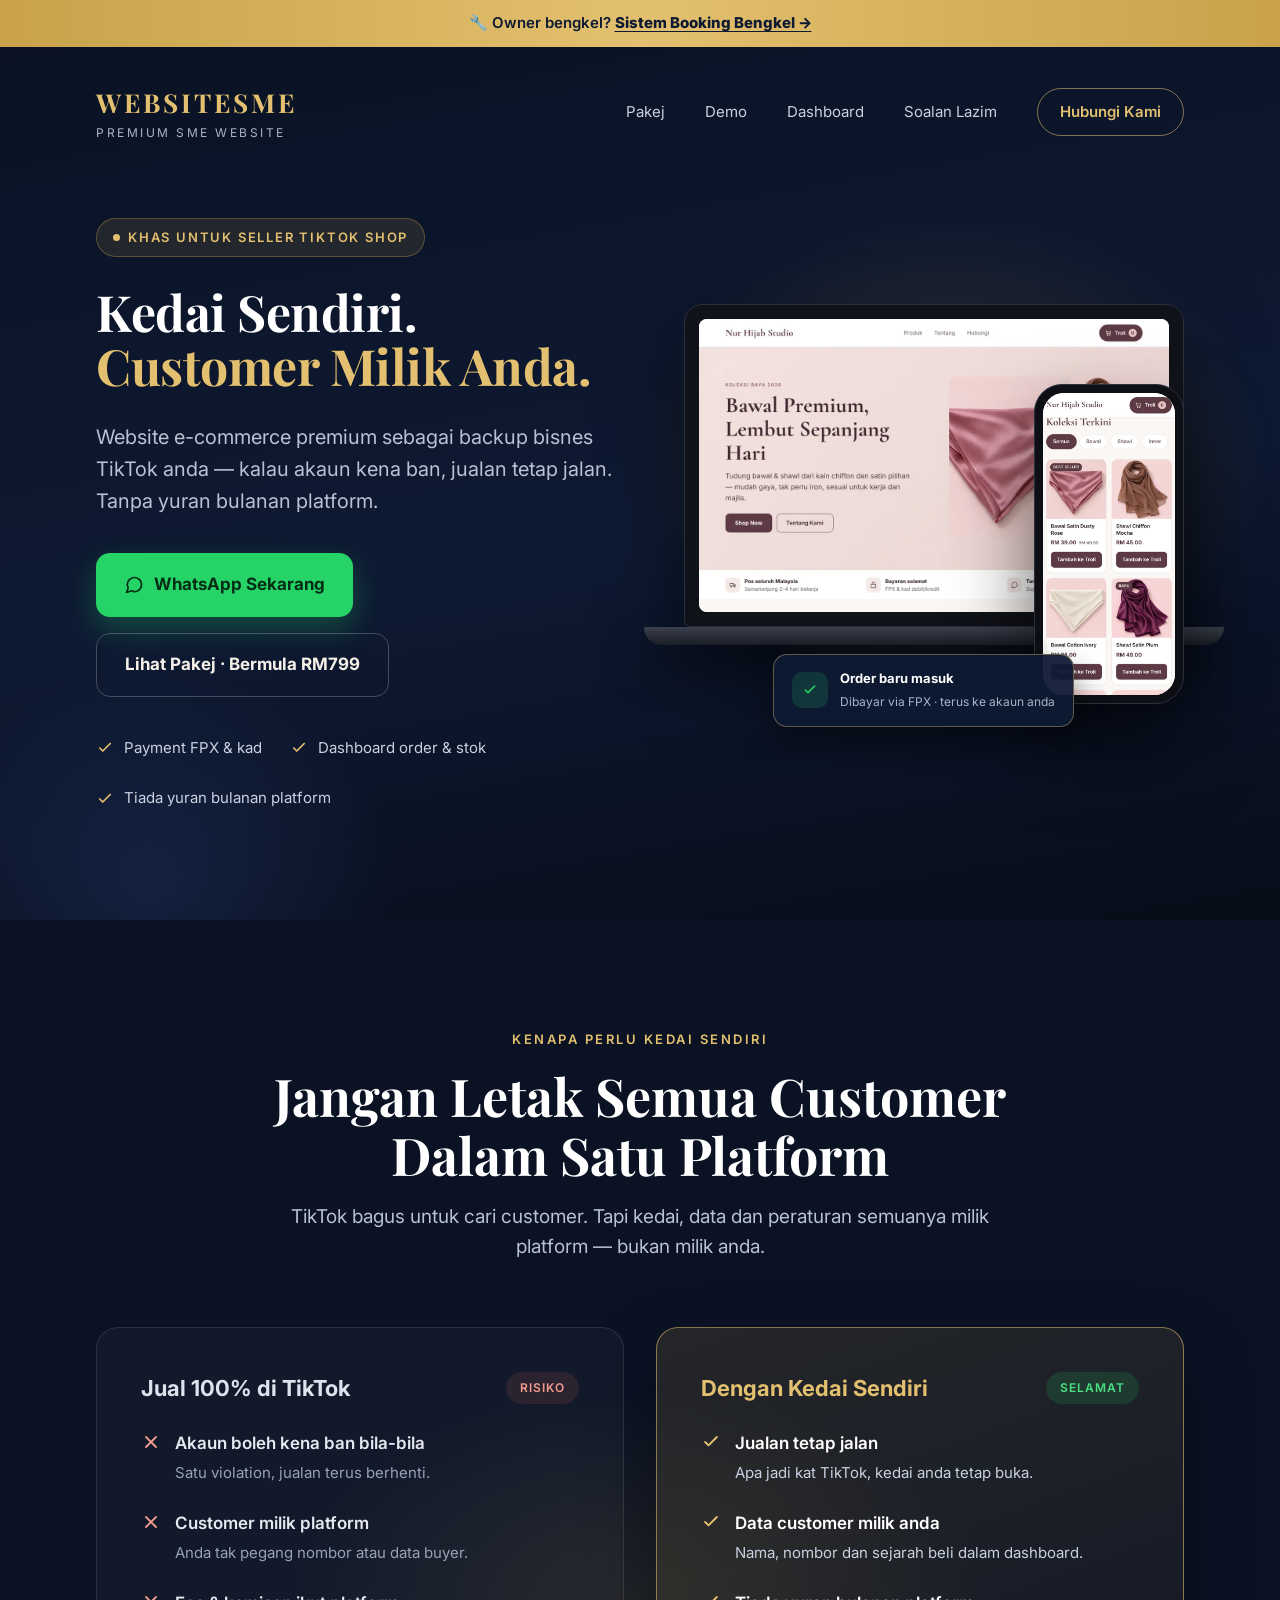
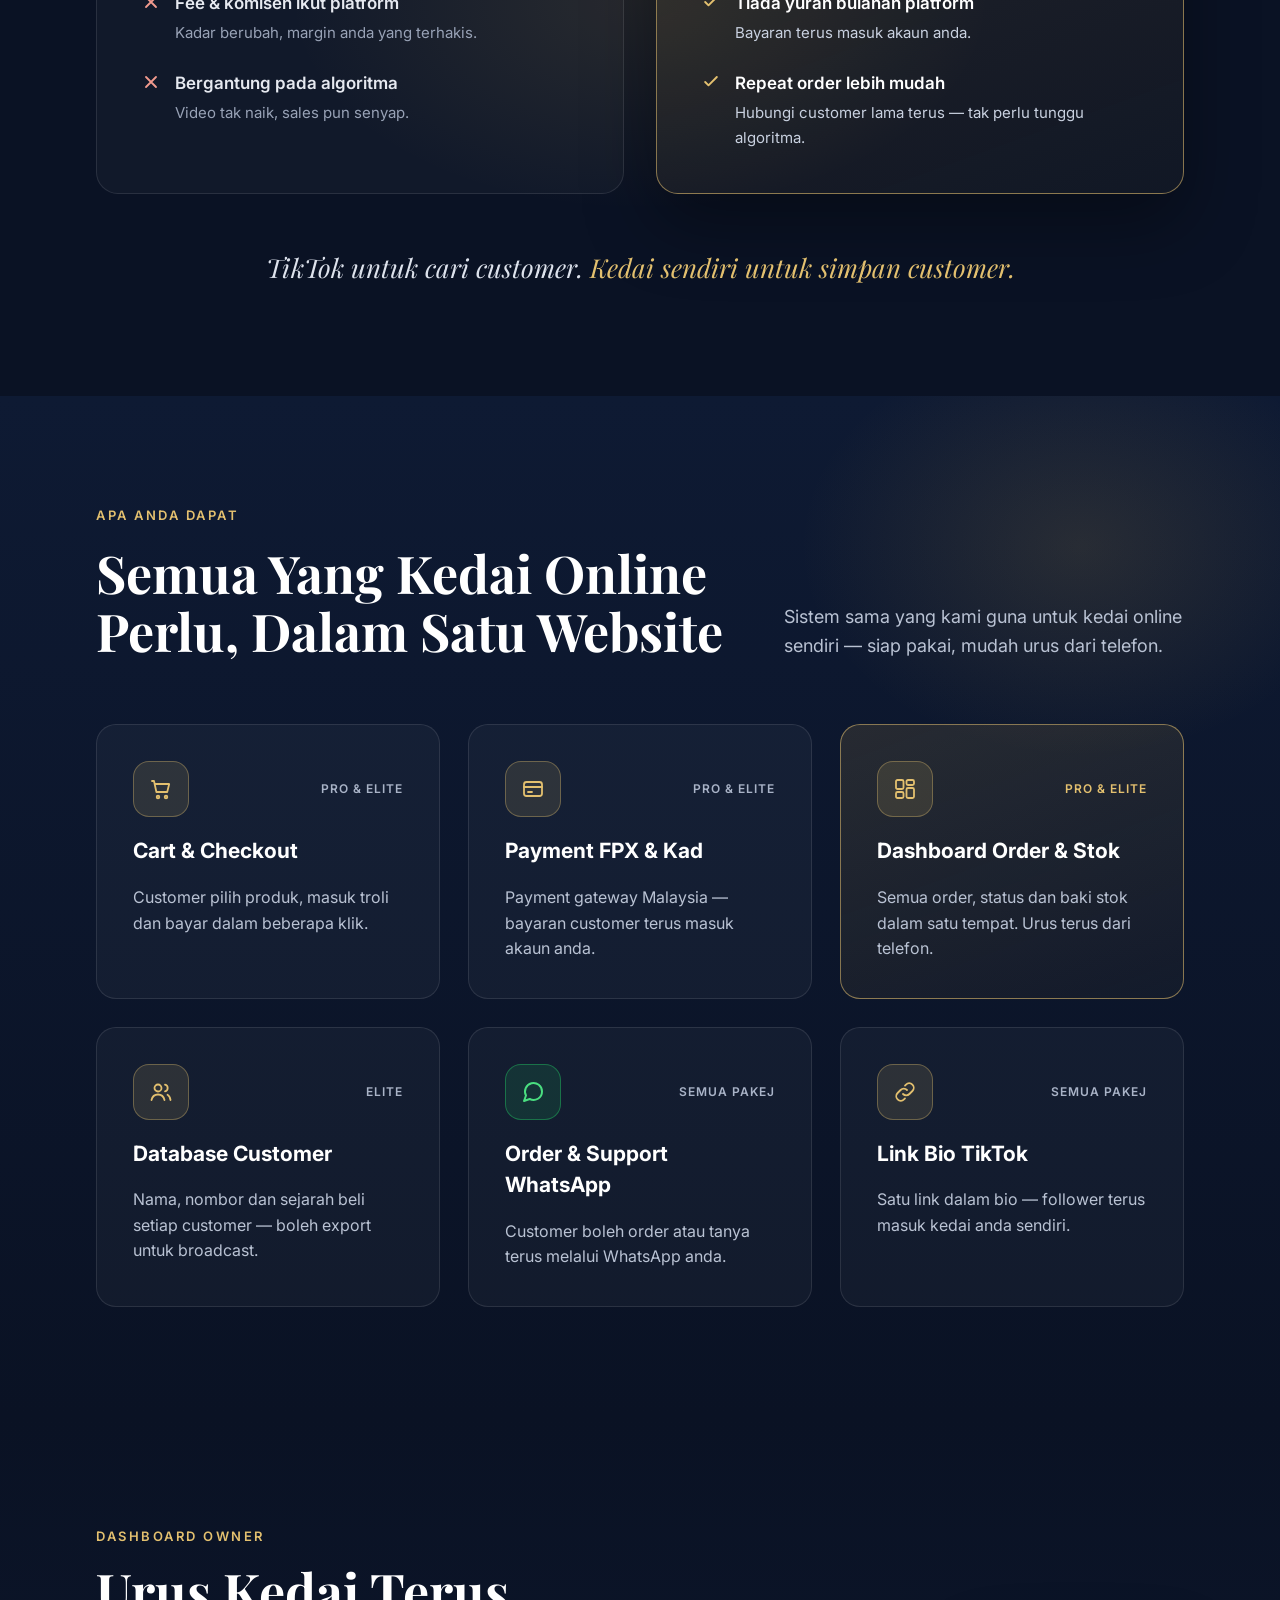
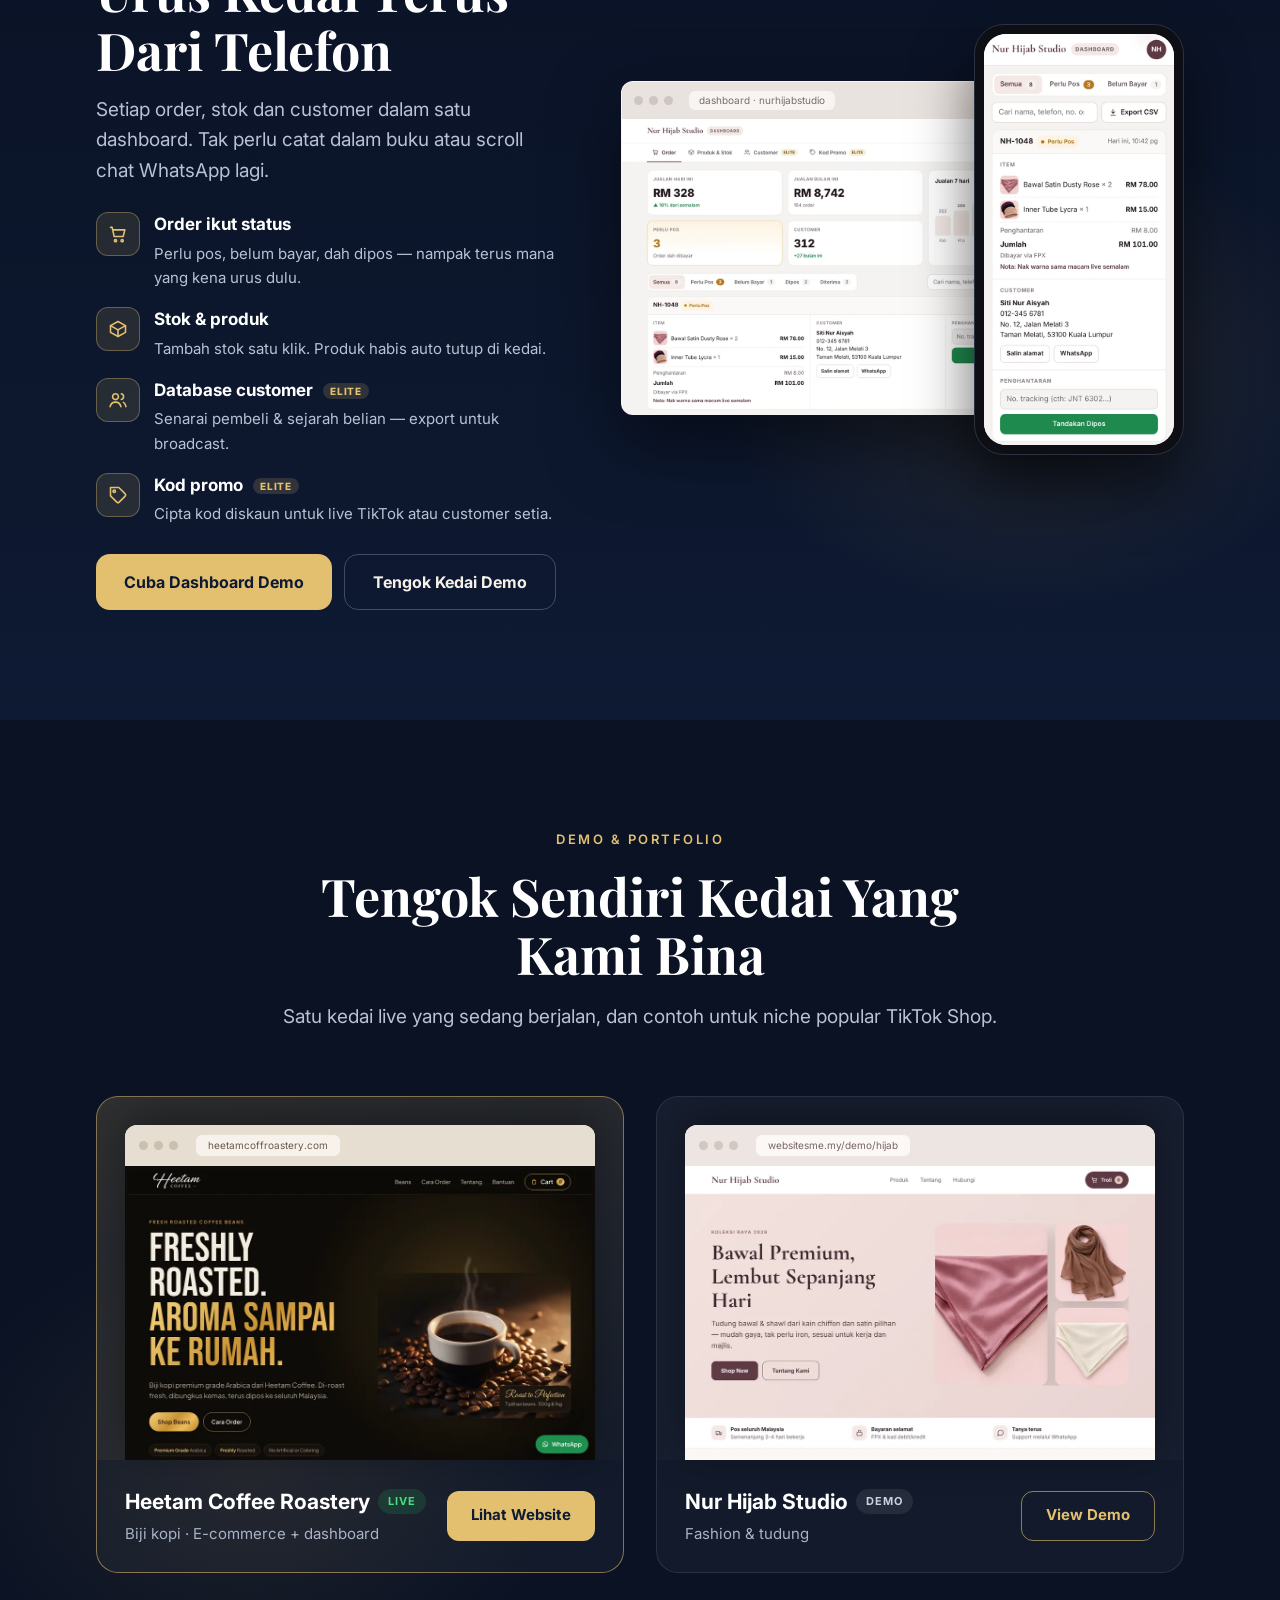
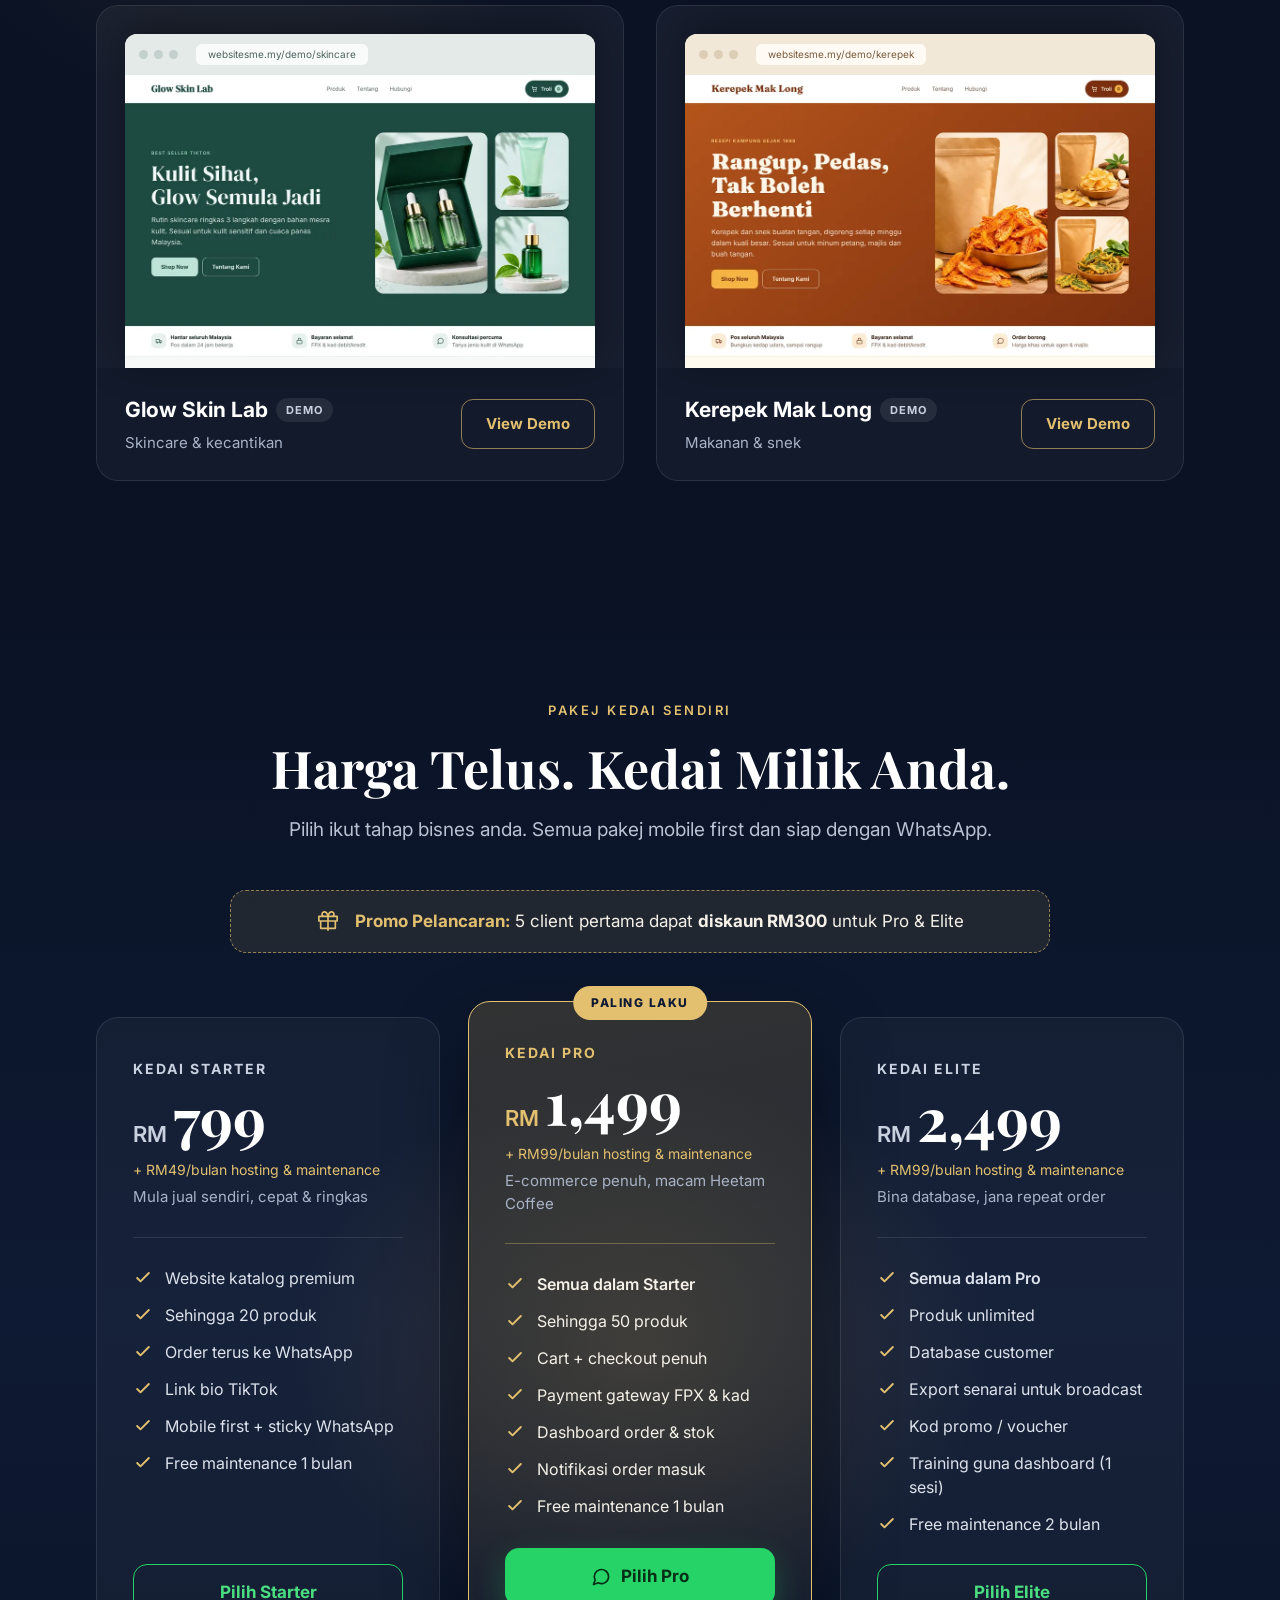
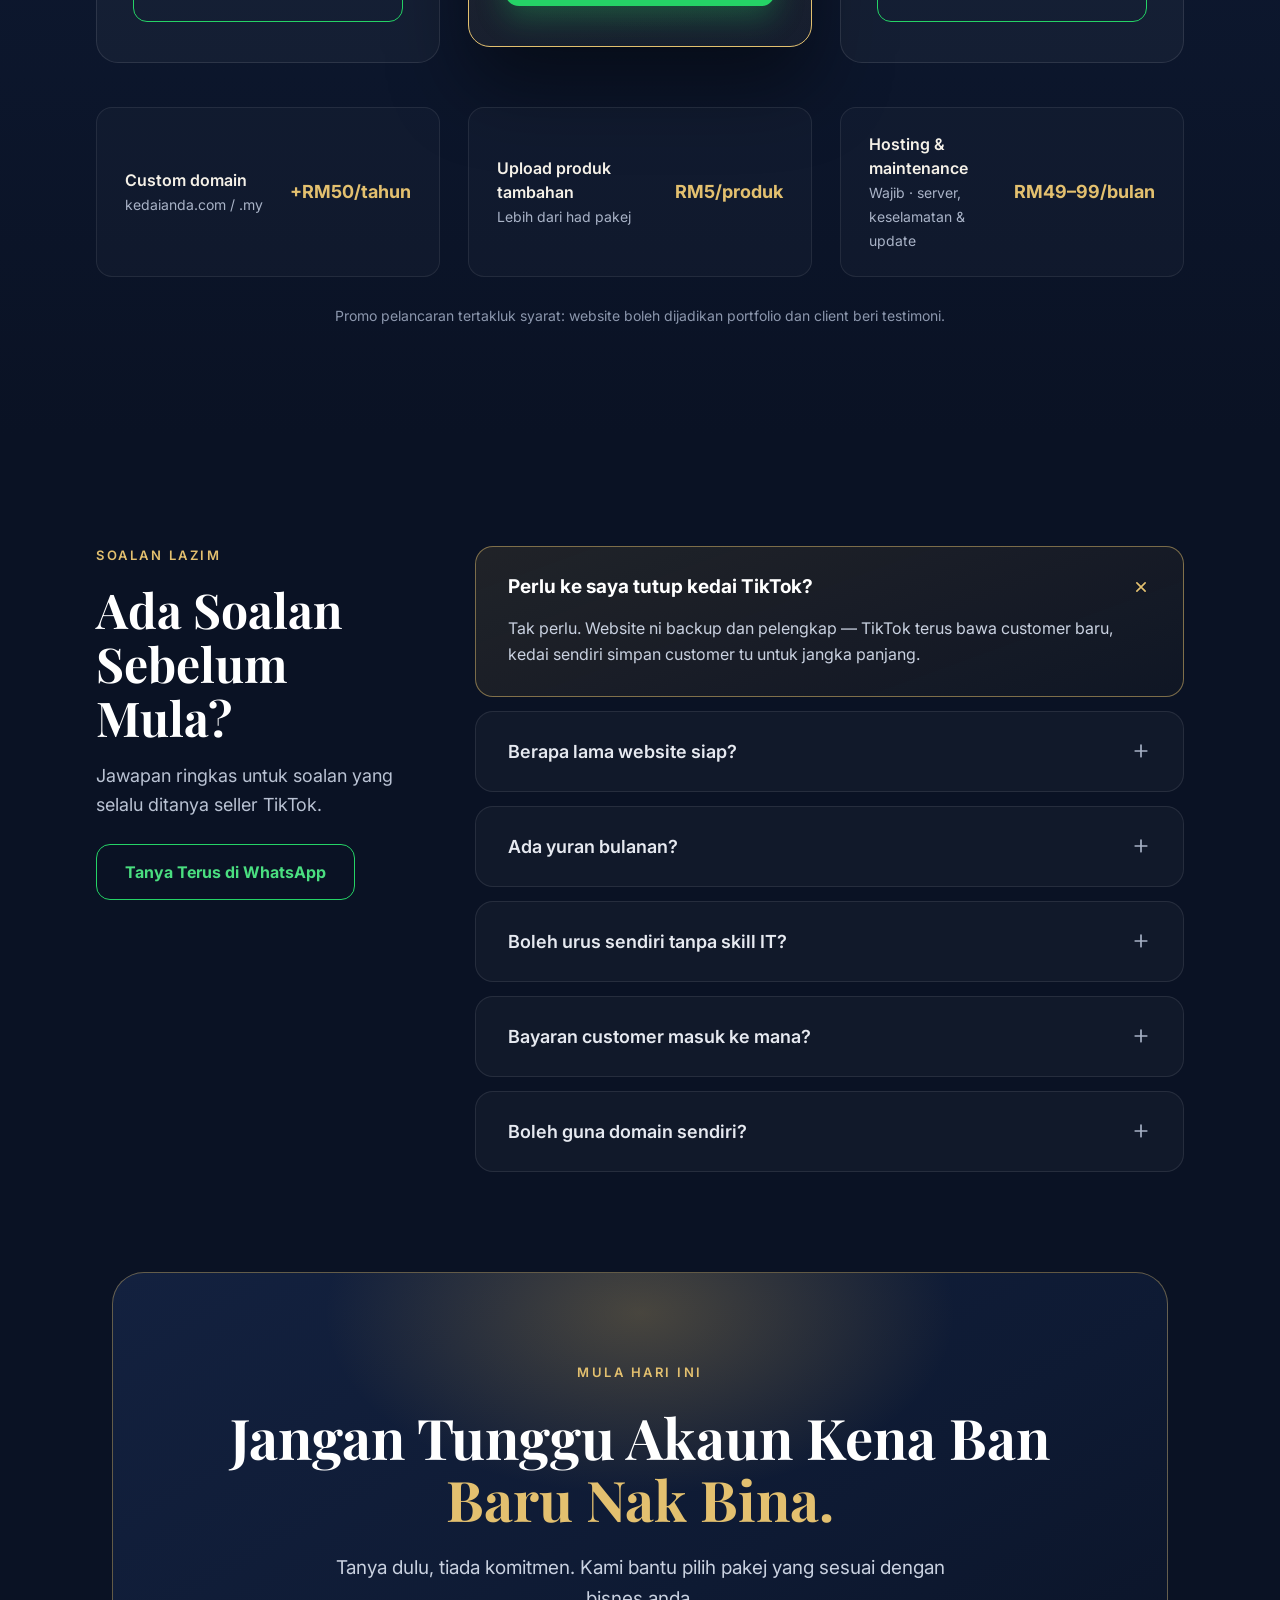
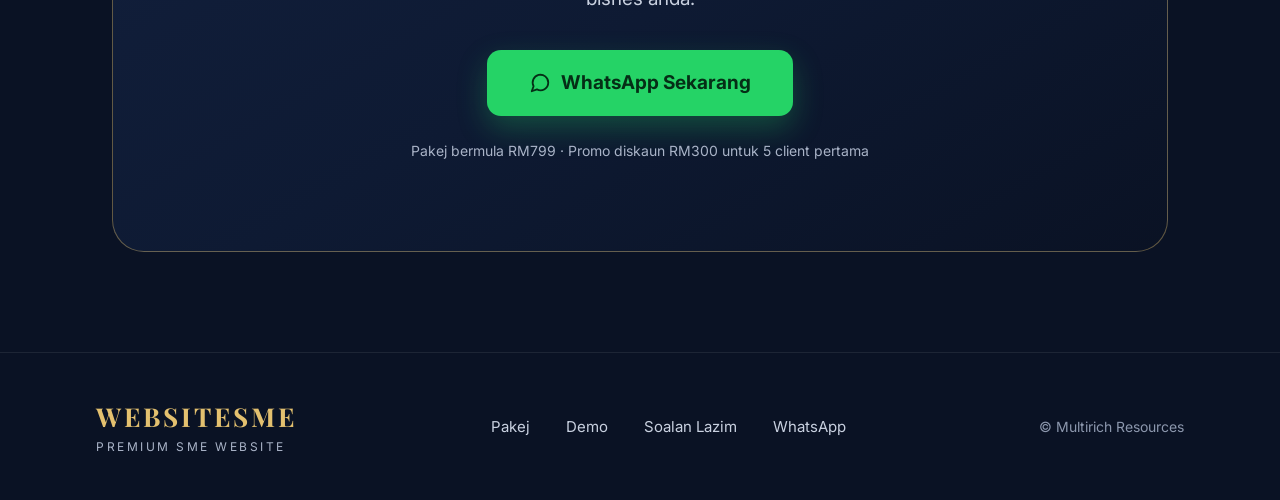
==== commit 5aa48255: "Homepage: banner ke page Sistem Booking Bengkel Co-Authored-By: Claude Opus 5.5 <noreply@anthropic.c" ====
--- a/index.html
+++ b/index.html
@@ -476,6 +476,10 @@
   .toast{top:380px;right:110px}
 }
 @media (prefers-reduced-motion:reduce){*{scroll-behavior:auto!important;transition:none!important}}
+/* banner bengkel */
+.topbar{display:block;position:relative;z-index:30;text-align:center;padding:11px 16px;font-size:13.5px;font-weight:600;color:#0E1A33;background:linear-gradient(90deg,#C9A24B,#E3C06F,#C9A24B);text-decoration:none}
+.topbar b{white-space:nowrap;font-weight:800;text-decoration:underline;text-underline-offset:3px}
+@media (min-width:1024px){.topbar{font-size:15px;padding:12px 16px}}
 </style>
 </head>
 <body>
@@ -487,6 +491,8 @@
     <symbol id="i-wa" viewBox="0 0 24 24"><path d="M21 11.5a8.4 8.4 0 0 1-12.3 7.5L3 21l2-5.5A8.5 8.5 0 1 1 21 11.5z" fill="none" stroke="currentColor" stroke-width="2" stroke-linecap="round" stroke-linejoin="round"/></symbol>
   </defs>
 </svg>
+
+<a class="topbar" href="bengkel/">🔧 Owner bengkel? <b>Sistem Booking Bengkel →</b></a>
 
 <!-- ===== HEADER + HERO ===== -->
 <section class="hero" id="top">
